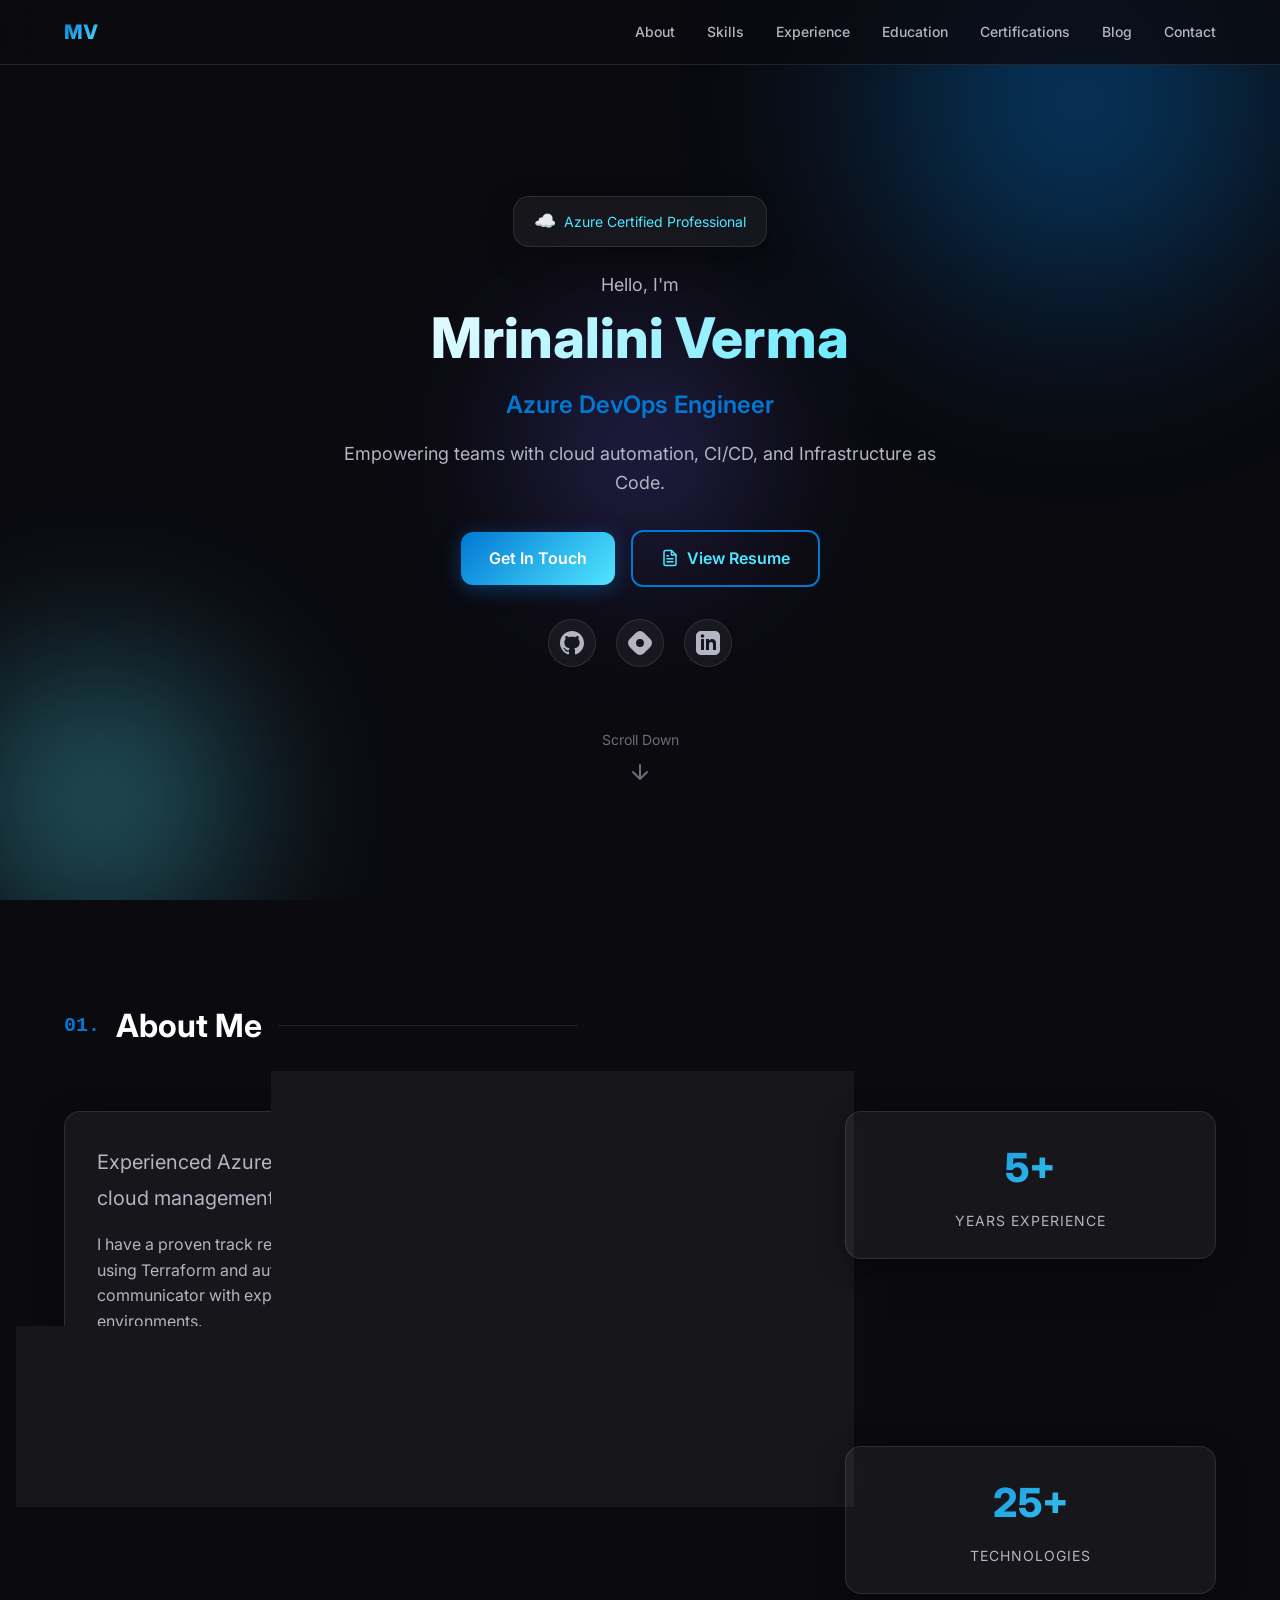
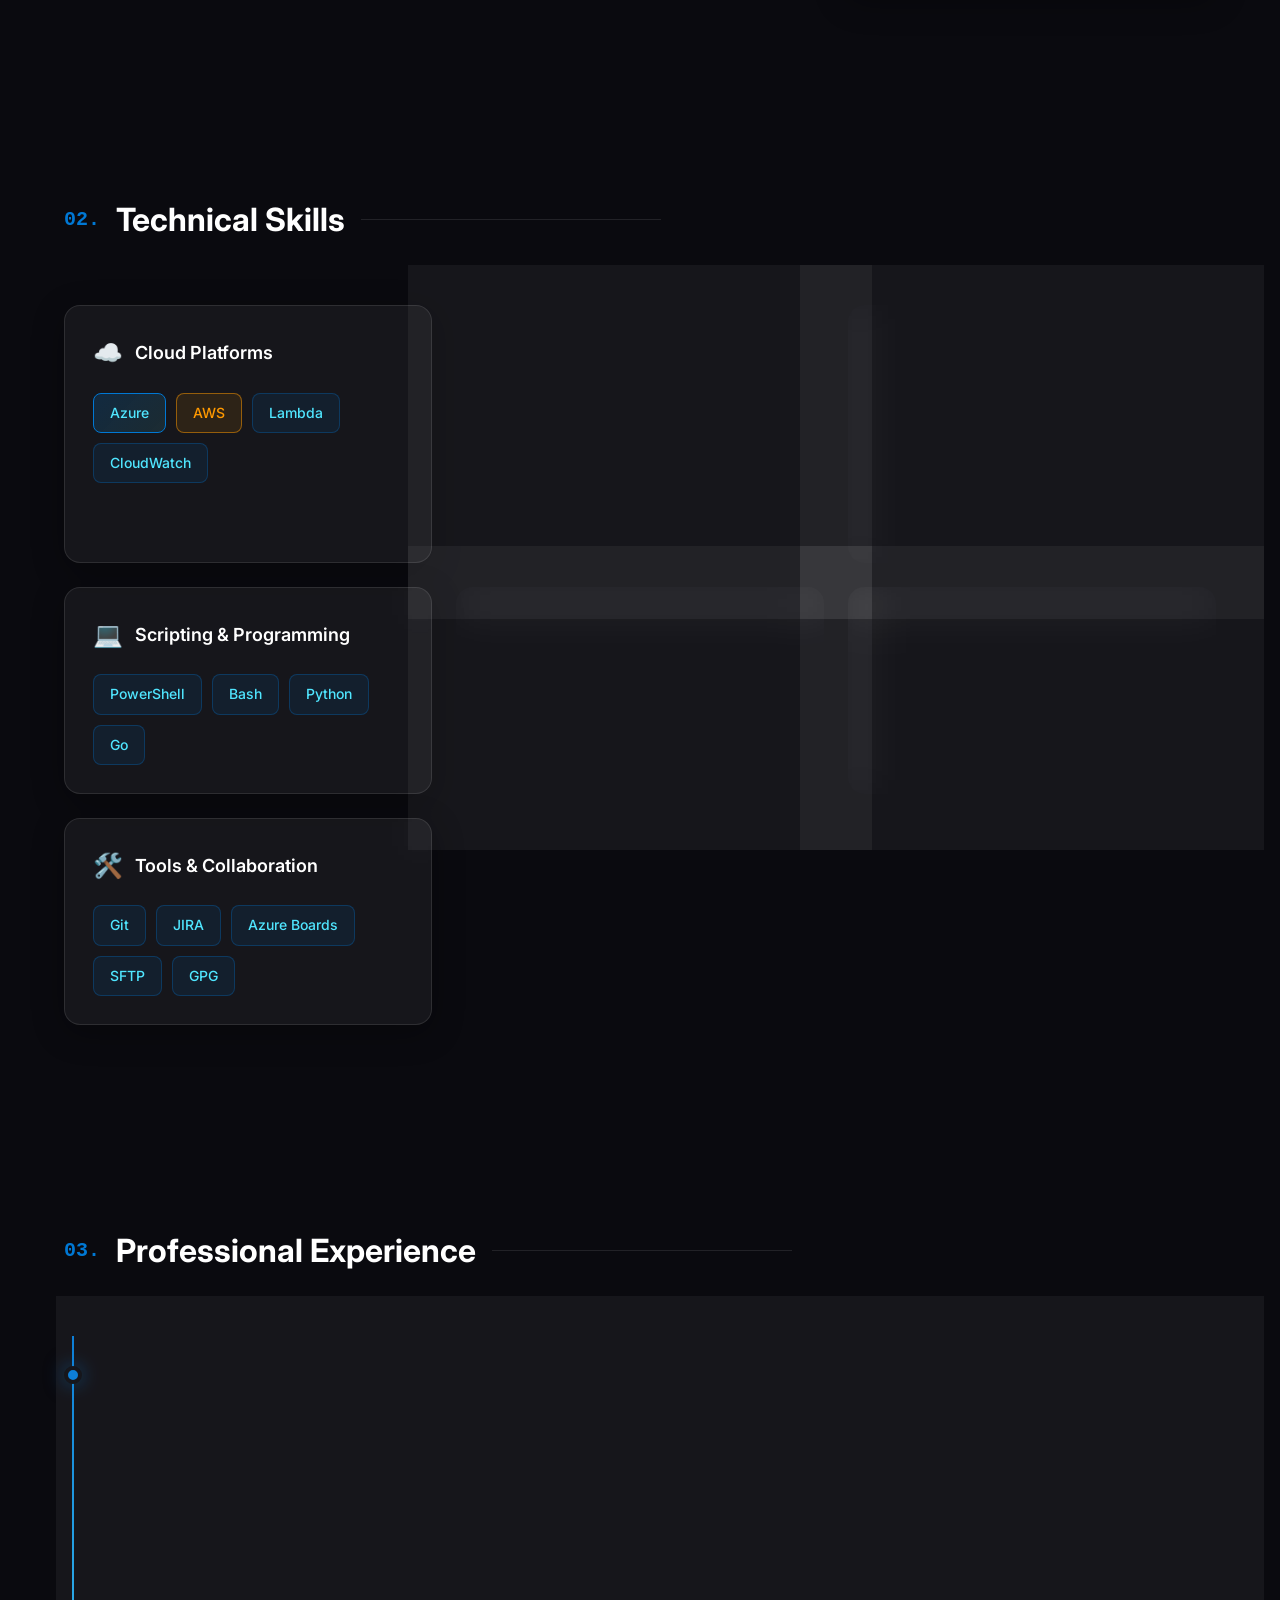
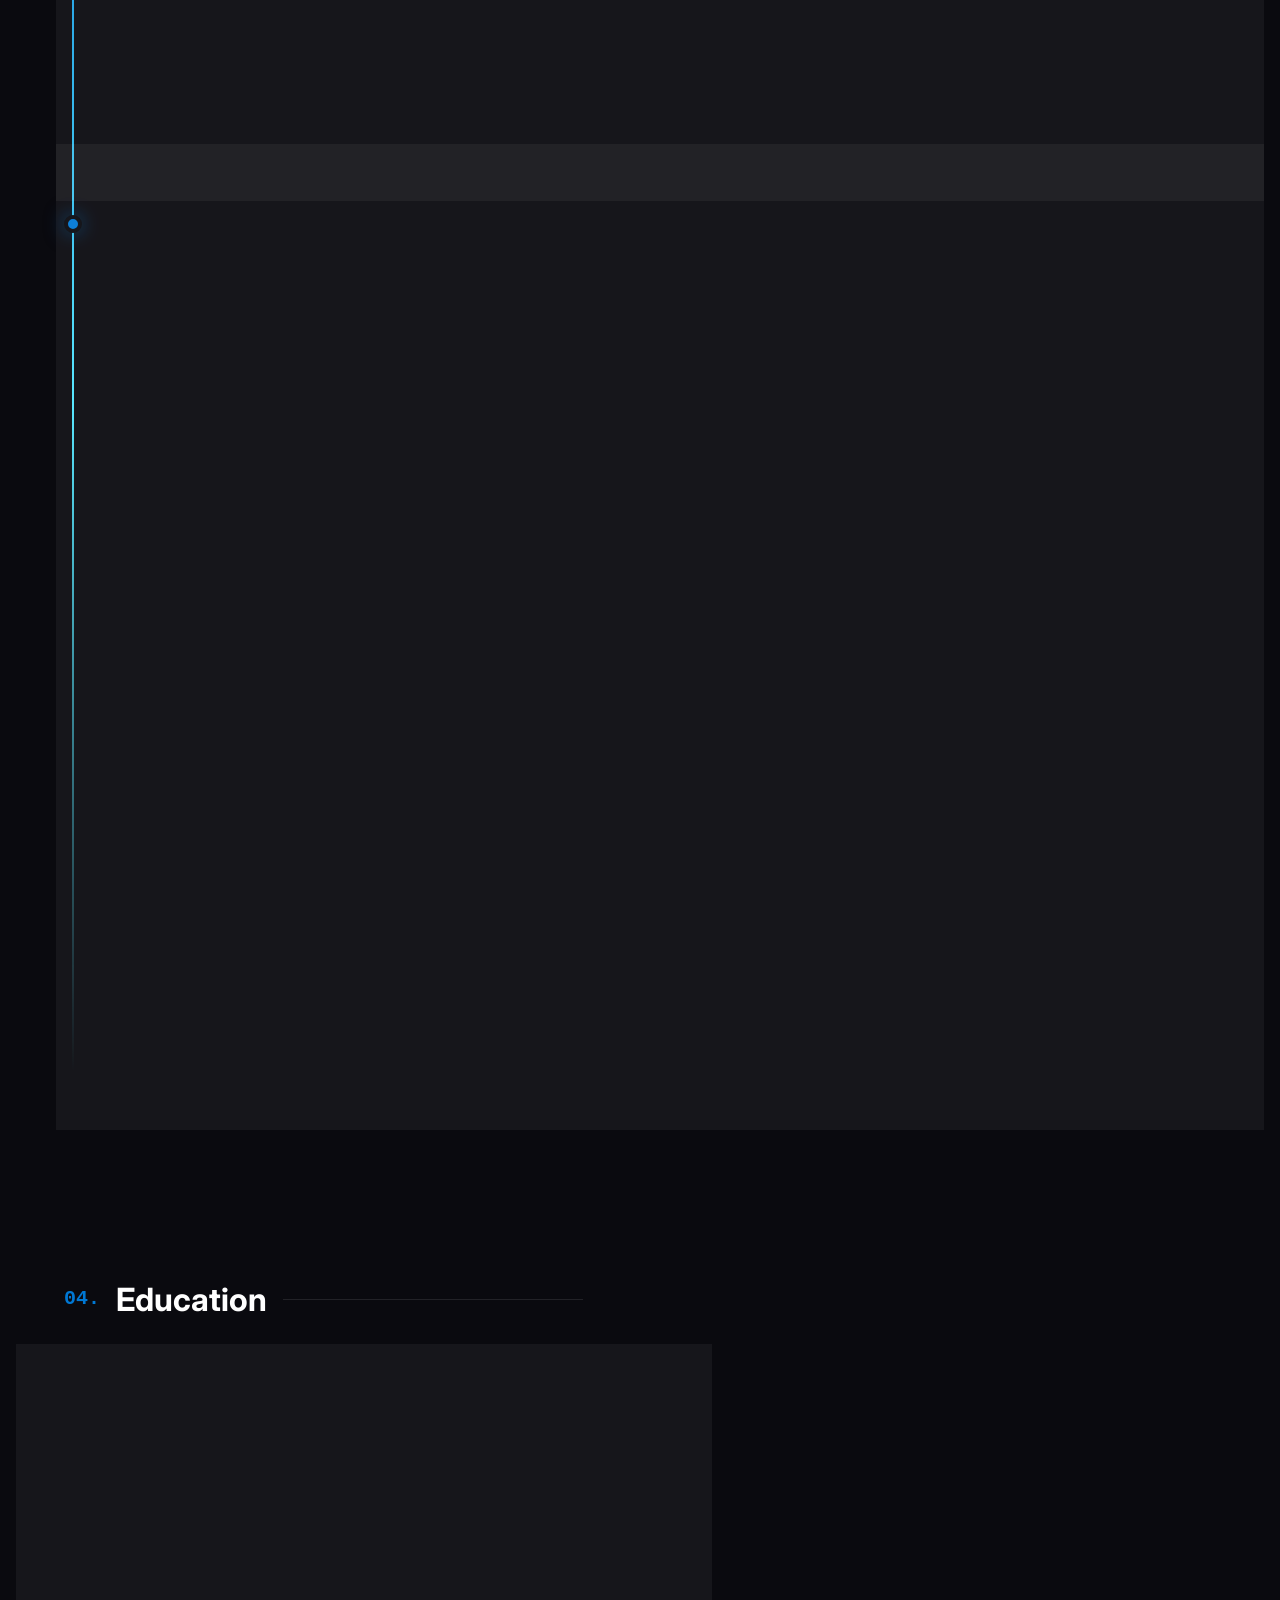
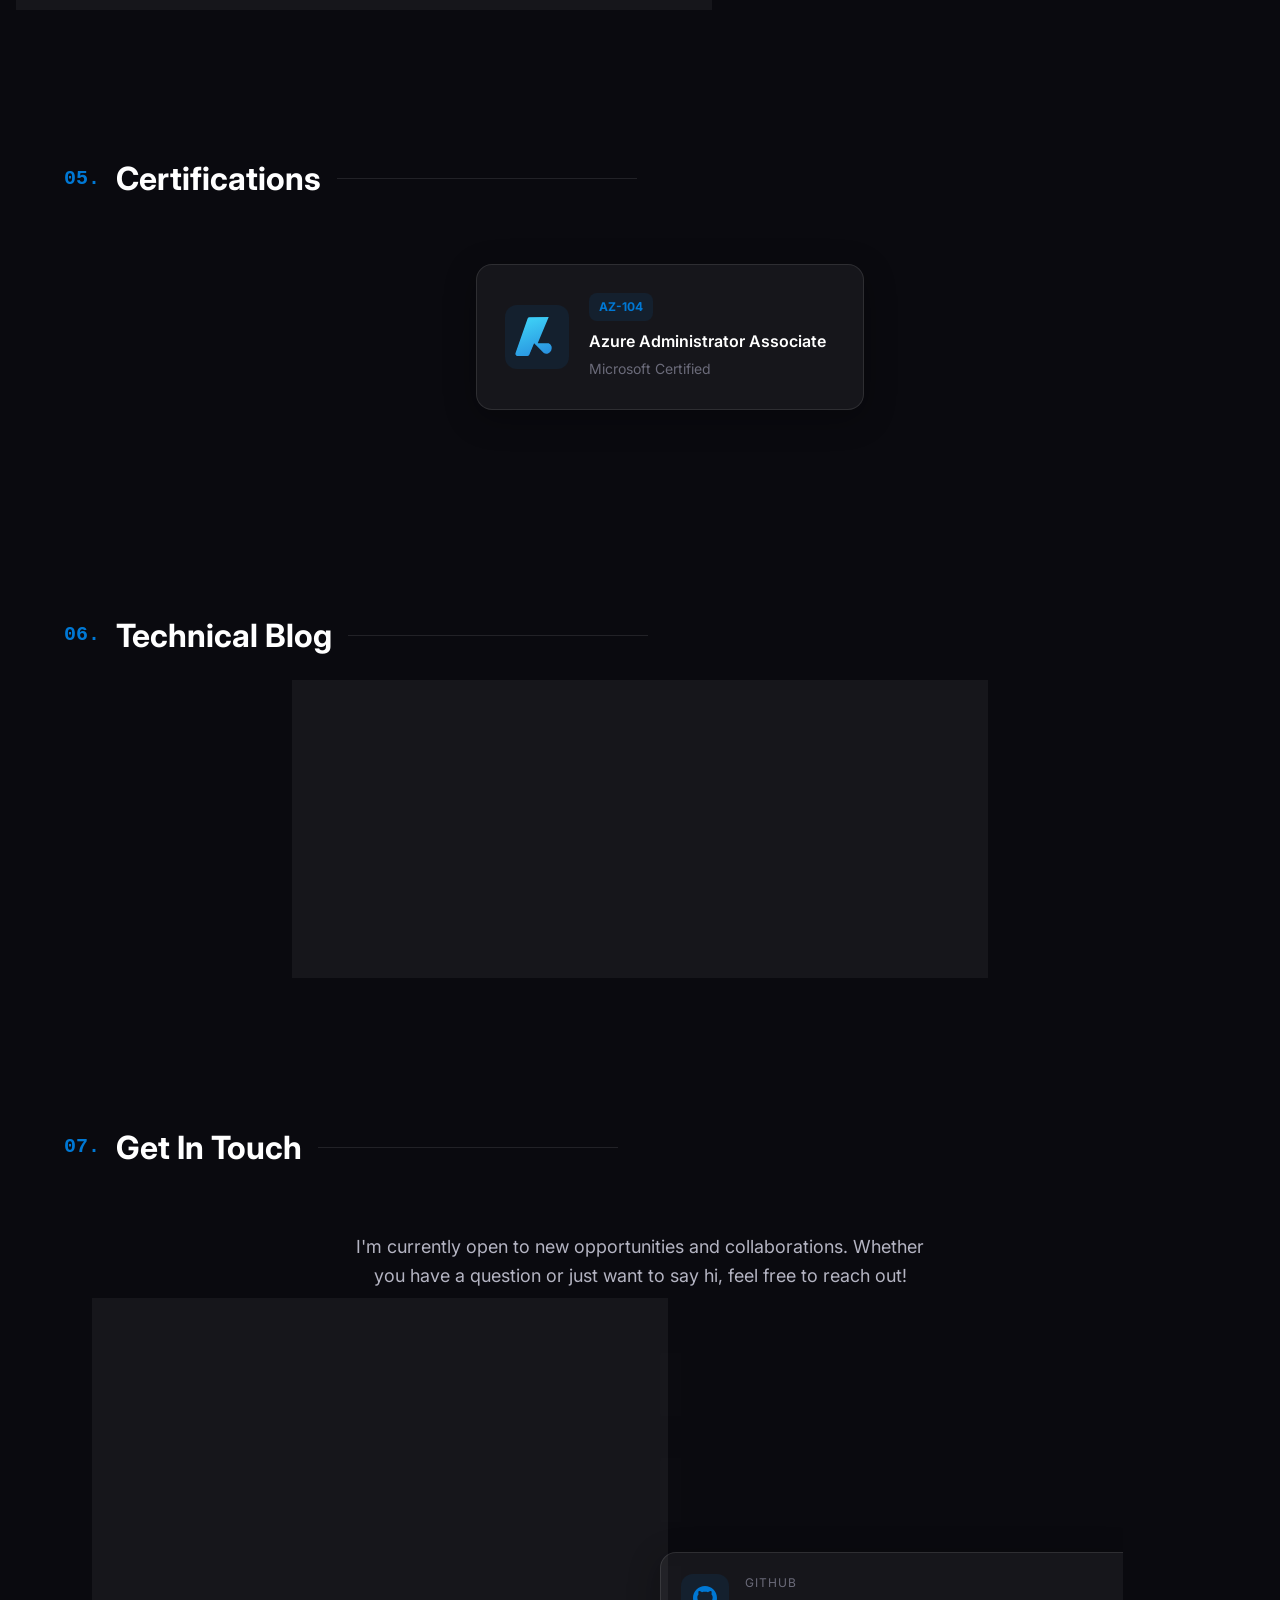
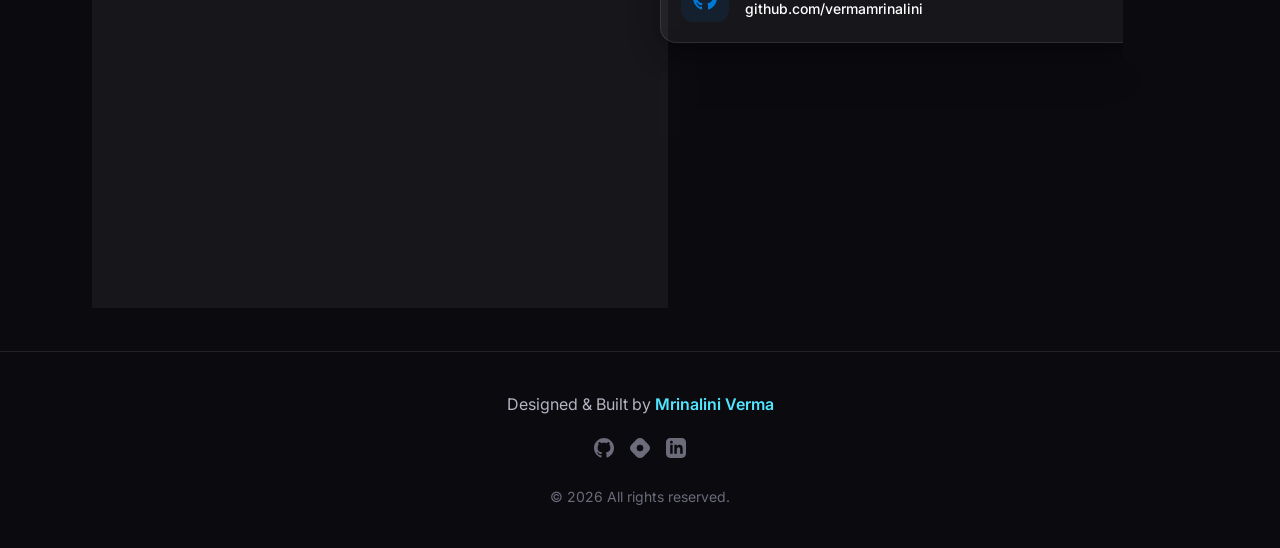
==== index.html @ b08e6c73 "Update resume link and remove phone number" ====
<!DOCTYPE html>
<html lang="en" data-theme="dark">

<head>
    <meta charset="UTF-8">
    <meta name="viewport" content="width=device-width, initial-scale=1.0">
    <meta name="description"
        content="Mrinalini Verma - Senior Azure DevOps Engineer specializing in cloud automation, CI/CD pipelines, and Infrastructure as Code. Certified Azure Administrator.">
    <meta name="keywords"
        content="Azure DevOps, Cloud Engineer, CI/CD, Terraform, Docker, Kubernetes, Infrastructure as Code">
    <meta name="author" content="Mrinalini Verma">
    <title>Mrinalini Verma | Azure DevOps Engineer</title>

    <!-- Google Fonts -->
    <link rel="preconnect" href="https://fonts.googleapis.com">
    <link rel="preconnect" href="https://fonts.gstatic.com" crossorigin>
    <link href="https://fonts.googleapis.com/css2?family=Inter:wght@300;400;500;600;700;800&display=swap"
        rel="stylesheet">

    <!-- Stylesheet -->
    <link rel="stylesheet" href="css/styles.css">
</head>

<body>
    <!-- Navigation -->
    <nav class="navbar" id="navbar">
        <div class="nav-container">
            <a href="#hero" class="nav-logo">
                <span class="logo-text">MV</span>
            </a>
            <button class="nav-toggle" id="nav-toggle" aria-label="Toggle navigation">
                <span class="hamburger"></span>
            </button>
            <ul class="nav-menu" id="nav-menu">
                <li class="nav-item"><a href="#about" class="nav-link">About</a></li>
                <li class="nav-item"><a href="#skills" class="nav-link">Skills</a></li>
                <li class="nav-item"><a href="#experience" class="nav-link">Experience</a></li>
                <li class="nav-item"><a href="#education" class="nav-link">Education</a></li>
                <li class="nav-item"><a href="#certifications" class="nav-link">Certifications</a></li>
                <li class="nav-item"><a href="#blog" class="nav-link">Blog</a></li>
                <li class="nav-item"><a href="#contact" class="nav-link">Contact</a></li>
            </ul>
        </div>
    </nav>

    <!-- Hero Section -->
    <section class="hero" id="hero">
        <div class="hero-background">
            <div class="gradient-orb orb-1"></div>
            <div class="gradient-orb orb-2"></div>
            <div class="gradient-orb orb-3"></div>
        </div>
        <div class="hero-content">
            <div class="hero-badge glass-card">
                <span class="badge-icon">☁️</span>
                <span>Azure Certified Professional</span>
            </div>
            <h1 class="hero-title">
                <span class="hero-greeting">Hello, I'm</span>
                <span class="hero-name">Mrinalini Verma</span>
            </h1>
            <h2 class="hero-subtitle">Azure DevOps Engineer</h2>
            <p class="hero-tagline">Empowering teams with cloud automation, CI/CD, and Infrastructure as Code.</p>
            <div class="hero-buttons">
                <a href="#contact" class="btn btn-primary">Get In Touch</a>
                <a href="resume.html" target="_blank" class="btn btn-secondary">
                    <svg xmlns="http://www.w3.org/2000/svg" width="18" height="18" viewBox="0 0 24 24" fill="none"
                        stroke="currentColor" stroke-width="2" stroke-linecap="round" stroke-linejoin="round">
                        <path d="M14 2H6a2 2 0 0 0-2 2v16a2 2 0 0 0 2 2h12a2 2 0 0 0 2-2V8z"></path>
                        <polyline points="14 2 14 8 20 8"></polyline>
                        <line x1="16" y1="13" x2="8" y2="13"></line>
                        <line x1="16" y1="17" x2="8" y2="17"></line>
                        <polyline points="10 9 9 9 8 9"></polyline>
                    </svg>
                    View Resume
                </a>
            </div>
            <div class="hero-social">
                <a href="https://github.com/vermamrinalini" target="_blank" rel="noopener noreferrer"
                    class="social-link" aria-label="GitHub">
                    <svg xmlns="http://www.w3.org/2000/svg" width="24" height="24" viewBox="0 0 24 24"
                        fill="currentColor">
                        <path
                            d="M12 0c-6.626 0-12 5.373-12 12 0 5.302 3.438 9.8 8.207 11.387.599.111.793-.261.793-.577v-2.234c-3.338.726-4.033-1.416-4.033-1.416-.546-1.387-1.333-1.756-1.333-1.756-1.089-.745.083-.729.083-.729 1.205.084 1.839 1.237 1.839 1.237 1.07 1.834 2.807 1.304 3.492.997.107-.775.418-1.305.762-1.604-2.665-.305-5.467-1.334-5.467-5.931 0-1.311.469-2.381 1.236-3.221-.124-.303-.535-1.524.117-3.176 0 0 1.008-.322 3.301 1.23.957-.266 1.983-.399 3.003-.404 1.02.005 2.047.138 3.006.404 2.291-1.552 3.297-1.23 3.297-1.23.653 1.653.242 2.874.118 3.176.77.84 1.235 1.911 1.235 3.221 0 4.609-2.807 5.624-5.479 5.921.43.372.823 1.102.823 2.222v3.293c0 .319.192.694.801.576 4.765-1.589 8.199-6.086 8.199-11.386 0-6.627-5.373-12-12-12z" />
                    </svg>
                </a>
                <a href="https://mrinalinivverma.hashnode.dev" target="_blank" rel="noopener noreferrer"
                    class="social-link" aria-label="Hashnode">
                    <svg xmlns="http://www.w3.org/2000/svg" width="24" height="24" viewBox="0 0 24 24"
                        fill="currentColor">
                        <path
                            d="M22.351 8.019l-6.37-6.37a5.63 5.63 0 0 0-7.962 0l-6.37 6.37a5.63 5.63 0 0 0 0 7.962l6.37 6.37a5.63 5.63 0 0 0 7.962 0l6.37-6.37a5.63 5.63 0 0 0 0-7.962zM12 15.953a3.953 3.953 0 1 1 0-7.906 3.953 3.953 0 0 1 0 7.906z" />
                    </svg>
                </a>
                <a href="https://linkedin.com/in/mrinalinivverma" target="_blank" rel="noopener noreferrer"
                    class="social-link" aria-label="LinkedIn">
                    <svg xmlns="http://www.w3.org/2000/svg" width="24" height="24" viewBox="0 0 24 24"
                        fill="currentColor">
                        <path
                            d="M19 0h-14c-2.761 0-5 2.239-5 5v14c0 2.761 2.239 5 5 5h14c2.762 0 5-2.239 5-5v-14c0-2.761-2.238-5-5-5zm-11 19h-3v-11h3v11zm-1.5-12.268c-.966 0-1.75-.79-1.75-1.764s.784-1.764 1.75-1.764 1.75.79 1.75 1.764-.783 1.764-1.75 1.764zm13.5 12.268h-3v-5.604c0-3.368-4-3.113-4 0v5.604h-3v-11h3v1.765c1.396-2.586 7-2.777 7 2.476v6.759z" />
                    </svg>
                </a>
            </div>
            <a href="#about" class="hero-scroll">
                <span>Scroll Down</span>
                <svg xmlns="http://www.w3.org/2000/svg" width="24" height="24" viewBox="0 0 24 24" fill="none"
                    stroke="currentColor" stroke-width="2" stroke-linecap="round" stroke-linejoin="round">
                    <path d="M12 5v14M19 12l-7 7-7-7" />
                </svg>
            </a>
        </div>
    </section>

    <!-- About Section -->
    <section class="section about" id="about">
        <div class="container">
            <h2 class="section-title">
                <span class="section-number">01.</span> About Me
            </h2>
            <div class="about-content">
                <div class="about-text glass-card">
                    <p class="about-intro">
                        Experienced Azure DevOps Engineer with over <span class="highlight">5 years of expertise</span>
                        in cloud management, automation, and CI/CD pipelines.
                    </p>
                    <p>
                        I have a proven track record of designing and implementing Infrastructure as Code (IaC) using
                        Terraform and automating 3-tier applications using DevOps tools. I'm a strong communicator with
                        experience handling projects independently in fast-paced environments.
                    </p>
                    <p>
                        As a <span class="highlight">Certified Azure Administrator & DevOps Specialist</span>, I bring
                        deep expertise in cloud-native solutions, container orchestration, and continuous delivery
                        practices.
                    </p>
                </div>
                <div class="about-stats">
                    <div class="stat-card glass-card">
                        <span class="stat-number">5+</span>
                        <span class="stat-label">Years Experience</span>
                    </div>
                    <div class="stat-card glass-card">
                        <span class="stat-number">2</span>
                        <span class="stat-label">Azure Certifications</span>
                    </div>
                    <div class="stat-card glass-card">
                        <span class="stat-number">25+</span>
                        <span class="stat-label">Technologies</span>
                    </div>
                </div>
            </div>
        </div>
    </section>

    <!-- Skills Section -->
    <section class="section skills" id="skills">
        <div class="container">
            <h2 class="section-title">
                <span class="section-number">02.</span> Technical Skills
            </h2>
            <div class="skills-grid">
                <!-- Cloud Platforms -->
                <div class="skill-category glass-card">
                    <h3 class="category-title">
                        <span class="category-icon">☁️</span> Cloud Platforms
                    </h3>
                    <div class="skill-tags">
                        <span class="skill-tag azure">Azure</span>
                        <span class="skill-tag aws">AWS</span>
                        <span class="skill-tag">Lambda</span>
                        <span class="skill-tag">CloudWatch</span>
                    </div>
                </div>

                <!-- CI/CD & DevOps -->
                <div class="skill-category glass-card">
                    <h3 class="category-title">
                        <span class="category-icon">🔄</span> CI/CD & DevOps
                    </h3>
                    <div class="skill-tags">
                        <span class="skill-tag highlight-tag">CI/CD</span>
                        <span class="skill-tag highlight-tag">Terraform</span>
                        <span class="skill-tag">Docker</span>
                        <span class="skill-tag">AKS</span>
                        <span class="skill-tag">Argo CD</span>
                        <span class="skill-tag">SonarQube</span>
                        <span class="skill-tag">Jenkins</span>
                        <span class="skill-tag">GitHub Actions</span>
                    </div>
                </div>

                <!-- Monitoring -->
                <div class="skill-category glass-card">
                    <h3 class="category-title">
                        <span class="category-icon">📊</span> Monitoring
                    </h3>
                    <div class="skill-tags">
                        <span class="skill-tag">Prometheus</span>
                        <span class="skill-tag">Grafana</span>
                        <span class="skill-tag">Datadog</span>
                        <span class="skill-tag">Azure Monitor</span>
                    </div>
                </div>

                <!-- Scripting & Programming -->
                <div class="skill-category glass-card">
                    <h3 class="category-title">
                        <span class="category-icon">💻</span> Scripting & Programming
                    </h3>
                    <div class="skill-tags">
                        <span class="skill-tag">PowerShell</span>
                        <span class="skill-tag">Bash</span>
                        <span class="skill-tag">Python</span>
                        <span class="skill-tag">Go</span>
                    </div>
                </div>

                <!-- Databases -->
                <div class="skill-category glass-card">
                    <h3 class="category-title">
                        <span class="category-icon">🗄️</span> Databases
                    </h3>
                    <div class="skill-tags">
                        <span class="skill-tag">SQL</span>
                        <span class="skill-tag">Oracle</span>
                    </div>
                </div>

                <!-- Web Servers -->
                <div class="skill-category glass-card">
                    <h3 class="category-title">
                        <span class="category-icon">🌐</span> Web & App Servers
                    </h3>
                    <div class="skill-tags">
                        <span class="skill-tag">Apache</span>
                        <span class="skill-tag">Nginx</span>
                        <span class="skill-tag">Tomcat</span>
                        <span class="skill-tag">JBoss</span>
                        <span class="skill-tag">WebLogic</span>
                        <span class="skill-tag">Websphere</span>
                    </div>
                </div>

                <!-- Tools & Collaboration -->
                <div class="skill-category glass-card">
                    <h3 class="category-title">
                        <span class="category-icon">🛠️</span> Tools & Collaboration
                    </h3>
                    <div class="skill-tags">
                        <span class="skill-tag">Git</span>
                        <span class="skill-tag">JIRA</span>
                        <span class="skill-tag">Azure Boards</span>
                        <span class="skill-tag">SFTP</span>
                        <span class="skill-tag">GPG</span>
                    </div>
                </div>
            </div>
        </div>
    </section>

    <!-- Experience Section -->
    <section class="section experience" id="experience">
        <div class="container">
            <h2 class="section-title">
                <span class="section-number">03.</span> Professional Experience
            </h2>
            <div class="timeline">
                <!-- AT&T -->
                <div class="timeline-item">
                    <div class="timeline-marker"></div>
                    <div class="timeline-content glass-card">
                        <div class="timeline-header">
                            <div class="timeline-company-info">
                                <h3 class="timeline-company">AT&T</h3>
                                <p class="timeline-project">Enterprise Service Bus</p>
                            </div>
                            <span class="timeline-period">2025 – Present</span>
                        </div>
                        <h4 class="timeline-role">Application Owner</h4>
                        <ul class="timeline-details">
                            <li>Handling maintenance and development of the Enterprise Service Bus application</li>
                            <li>Coordinated with multiple interface and internal teams to plan and execute application
                                tasks</li>
                            <li>Set up two-way SFTP connectivity and generated/exported GPG public keys</li>
                            <li>Scheduled jobs through Crontab, monitored jobs, and managed application releases</li>
                            <li>Logged, tracked, and resolved root causes of issues</li>
                            <li>Created and maintained automation scripts in Bash and Python, <span
                                    class="highlight">reducing manual effort by 80%</span></li>
                        </ul>
                    </div>
                </div>

                <!-- Tech Mahindra - Main -->
                <div class="timeline-item">
                    <div class="timeline-marker"></div>
                    <div class="timeline-content glass-card">
                        <div class="timeline-header">
                            <div class="timeline-company-info">
                                <h3 class="timeline-company">Tech Mahindra</h3>
                                <p class="timeline-project">DevOps & Cloud Infrastructure</p>
                            </div>
                            <span class="timeline-period">2019 – Jun 2025</span>
                        </div>
                        <h4 class="timeline-role">DevOps Engineer</h4>
                        <ul class="timeline-details">
                            <li>Designed and maintained CI/CD pipelines using Azure DevOps and GitHub Actions to
                                automate software build, test, and deployment processes</li>
                            <li>Created Infrastructure as Code (IaC) using Terraform to provision and manage Azure
                                resources including Virtual Networks, Storage Accounts, and App Services</li>
                            <li>Handled SSL/TLS certificate management for application security and ensured secure
                                communications</li>
                        </ul>

                        <!-- WIGT Project -->
                        <div class="project-highlight">
                            <h5 class="project-name">📁 Project: WIGT</h5>
                            <ul class="timeline-details">
                                <li>Developed CI/CD pipelines with Jenkins and Azure DevOps for automated builds and
                                    deployments</li>
                                <li>Configured Datadog and Azure Monitor for real-time performance tracking</li>
                                <li>Managed Git repositories, resolved merge conflicts, and optimized branching
                                    strategies</li>
                                <li>Enhanced security with automated code scans and patching in CI/CD pipelines</li>
                                <li>Worked with development teams to troubleshoot deployment issues and enhance system
                                    performance</li>
                            </ul>
                        </div>

                        <!-- MNAT Project -->
                        <div class="project-highlight">
                            <h5 class="project-name">📁 Project: MNAT</h5>
                            <ul class="timeline-details">
                                <li>Developed IaC using Terraform and ARM templates to automate Azure resource creation
                                </li>
                                <li>Created CI/CD pipelines using Jenkins to automate build and release processes for
                                    Java-based applications</li>
                                <li>Wrote shell scripts for automating routine infrastructure tasks and deployment steps
                                </li>
                                <li>Managed and secured cloud resources in Azure</li>
                            </ul>
                        </div>
                    </div>
                </div>
            </div>
        </div>
    </section>

    <!-- Education Section -->
    <section class="section education" id="education">
        <div class="container">
            <h2 class="section-title">
                <span class="section-number">04.</span> Education
            </h2>
            <div class="education-card glass-card">
                <div class="education-icon">🎓</div>
                <div class="education-content">
                    <h3 class="education-degree">B.Tech in Computer Science Engineering</h3>
                    <p class="education-school">SRM University</p>
                    <span class="education-period">2015 – 2019</span>
                </div>
            </div>
        </div>
    </section>

    <!-- Certifications Section -->
    <section class="section certifications" id="certifications">
        <div class="container">
            <h2 class="section-title">
                <span class="section-number">05.</span> Certifications
            </h2>
            <div class="cert-grid">
                <div class="cert-card glass-card">
                    <div class="cert-badge">
                        <svg class="azure-logo" xmlns="http://www.w3.org/2000/svg" viewBox="0 0 96 96" width="48"
                            height="48">
                            <defs>
                                <linearGradient id="azure-grad-1" x1="58.97" y1="12.42" x2="30.59" y2="84.42"
                                    gradientUnits="userSpaceOnUse">
                                    <stop offset="0" stop-color="#114a8b" />
                                    <stop offset="1" stop-color="#0669bc" />
                                </linearGradient>
                                <linearGradient id="azure-grad-3" x1="37.41" y1="14.93" x2="62.25" y2="83.07"
                                    gradientUnits="userSpaceOnUse">
                                    <stop offset="0" stop-color="#3ccbf4" />
                                    <stop offset="1" stop-color="#2892df" />
                                </linearGradient>
                            </defs>
                            <path fill="url(#azure-grad-1)"
                                d="M33.34,8.5H61.15L32.63,82.93a4.28,4.28,0,0,1-4,2.82H10.12a4.27,4.27,0,0,1-4-5.88L30.3,11.32A4.27,4.27,0,0,1,33.34,8.5Z" />
                            <path fill="url(#azure-grad-3)"
                                d="M33.34,8.5A4.22,4.22,0,0,0,29.26,11L5.11,79.83a4.27,4.27,0,0,0,4,5.92H28.79a4.67,4.67,0,0,0,3.86-2.72L42.17,60.3,61.55,80.24a4.23,4.23,0,0,0,9.83-19.95H49.4l22-52.19Z" />
                        </svg>
                    </div>
                    <div class="cert-info">
                        <span class="cert-code">AZ-900</span>
                        <h3 class="cert-title">Microsoft Azure Fundamentals</h3>
                        <p class="cert-issuer">Microsoft Certified</p>
                    </div>
                </div>
                <div class="cert-card glass-card">
                    <div class="cert-badge">
                        <svg class="azure-logo" xmlns="http://www.w3.org/2000/svg" viewBox="0 0 96 96" width="48"
                            height="48">
                            <defs>
                                <linearGradient id="azure-grad-1b" x1="58.97" y1="12.42" x2="30.59" y2="84.42"
                                    gradientUnits="userSpaceOnUse">
                                    <stop offset="0" stop-color="#114a8b" />
                                    <stop offset="1" stop-color="#0669bc" />
                                </linearGradient>
                                <linearGradient id="azure-grad-3b" x1="37.41" y1="14.93" x2="62.25" y2="83.07"
                                    gradientUnits="userSpaceOnUse">
                                    <stop offset="0" stop-color="#3ccbf4" />
                                    <stop offset="1" stop-color="#2892df" />
                                </linearGradient>
                            </defs>
                            <path fill="url(#azure-grad-1b)"
                                d="M33.34,8.5H61.15L32.63,82.93a4.28,4.28,0,0,1-4,2.82H10.12a4.27,4.27,0,0,1-4-5.88L30.3,11.32A4.27,4.27,0,0,1,33.34,8.5Z" />
                            <path fill="url(#azure-grad-3b)"
                                d="M33.34,8.5A4.22,4.22,0,0,0,29.26,11L5.11,79.83a4.27,4.27,0,0,0,4,5.92H28.79a4.67,4.67,0,0,0,3.86-2.72L42.17,60.3,61.55,80.24a4.23,4.23,0,0,0,9.83-19.95H49.4l22-52.19Z" />
                        </svg>
                    </div>
                    <div class="cert-info">
                        <span class="cert-code">AZ-104</span>
                        <h3 class="cert-title">Azure Administrator Associate</h3>
                        <p class="cert-issuer">Microsoft Certified</p>
                    </div>
                </div>
            </div>
        </div>
    </section>

    <!-- Blog Section -->
    <section class="section blog" id="blog">
        <div class="container">
            <h2 class="section-title">
                <span class="section-number">06.</span> Technical Blog
            </h2>
            <div class="blog-intro glass-card">
                <p>I write about DevOps, Cloud Architecture, and Infrastructure Automation on my Hashnode blog. Check
                    out my latest articles!</p>
                <a href="https://mrinalinivverma.hashnode.dev" target="_blank" rel="noopener noreferrer"
                    class="btn btn-primary">
                    <svg xmlns="http://www.w3.org/2000/svg" width="20" height="20" viewBox="0 0 24 24"
                        fill="currentColor">
                        <path
                            d="M22.351 8.019l-6.37-6.37a5.63 5.63 0 0 0-7.962 0l-6.37 6.37a5.63 5.63 0 0 0 0 7.962l6.37 6.37a5.63 5.63 0 0 0 7.962 0l6.37-6.37a5.63 5.63 0 0 0 0-7.962zM12 15.953a3.953 3.953 0 1 1 0-7.906 3.953 3.953 0 0 1 0 7.906z" />
                    </svg>
                    Visit My Blog
                </a>
            </div>
        </div>
    </section>

    <!-- Contact Section -->
    <section class="section contact" id="contact">
        <div class="container">
            <h2 class="section-title">
                <span class="section-number">07.</span> Get In Touch
            </h2>
            <div class="contact-content">
                <p class="contact-intro">
                    I'm currently open to new opportunities and collaborations. Whether you have a question or just want
                    to say hi, feel free to reach out!
                </p>

                <div class="contact-wrapper">
                    <!-- Contact Form -->
                    <form class="contact-form glass-card" action="https://formspree.io/f/YOUR_FORMSPREE_ID"
                        method="POST">
                        <div class="form-group">
                            <label for="name">Name</label>
                            <input type="text" id="name" name="name" required placeholder="Your Name">
                        </div>
                        <div class="form-group">
                            <label for="email">Email</label>
                            <input type="email" id="email" name="email" required placeholder="your@email.com">
                        </div>
                        <div class="form-group">
                            <label for="message">Message</label>
                            <textarea id="message" name="message" rows="5" required
                                placeholder="Your message..."></textarea>
                        </div>
                        <button type="submit" class="btn btn-primary btn-submit">
                            Send Message
                            <svg xmlns="http://www.w3.org/2000/svg" width="18" height="18" viewBox="0 0 24 24"
                                fill="none" stroke="currentColor" stroke-width="2" stroke-linecap="round"
                                stroke-linejoin="round">
                                <line x1="22" y1="2" x2="11" y2="13"></line>
                                <polygon points="22 2 15 22 11 13 2 9 22 2"></polygon>
                            </svg>
                        </button>
                    </form>

                    <!-- Contact Cards -->
                    <div class="contact-cards">
                        <a href="mailto:mrinalinivverma@gmail.com" class="contact-card glass-card">
                            <div class="contact-icon">
                                <svg xmlns="http://www.w3.org/2000/svg" width="24" height="24" viewBox="0 0 24 24"
                                    fill="none" stroke="currentColor" stroke-width="2" stroke-linecap="round"
                                    stroke-linejoin="round">
                                    <path
                                        d="M4 4h16c1.1 0 2 .9 2 2v12c0 1.1-.9 2-2 2H4c-1.1 0-2-.9-2-2V6c0-1.1.9-2 2-2z">
                                    </path>
                                    <polyline points="22,6 12,13 2,6"></polyline>
                                </svg>
                            </div>
                            <div class="contact-info">
                                <span class="contact-label">Email</span>
                                <span class="contact-value">mrinalinivverma@gmail.com</span>
                            </div>
                        </a>
                        <a href="tel:+919971418907" class="contact-card glass-card">
                            <div class="contact-icon">
                                <svg xmlns="http://www.w3.org/2000/svg" width="24" height="24" viewBox="0 0 24 24"
                                    fill="none" stroke="currentColor" stroke-width="2" stroke-linecap="round"
                                    stroke-linejoin="round">
                                    <path
                                        d="M22 16.92v3a2 2 0 0 1-2.18 2 19.79 19.79 0 0 1-8.63-3.07 19.5 19.5 0 0 1-6-6 19.79 19.79 0 0 1-3.07-8.67A2 2 0 0 1 4.11 2h3a2 2 0 0 1 2 1.72 12.84 12.84 0 0 0 .7 2.81 2 2 0 0 1-.45 2.11L8.09 9.91a16 16 0 0 0 6 6l1.27-1.27a2 2 0 0 1 2.11-.45 12.84 12.84 0 0 0 2.81.7A2 2 0 0 1 22 16.92z">
                                    </path>
                                </svg>
                            </div>
                            <div class="contact-info">
                                <span class="contact-label">Phone</span>
                                <span class="contact-value">+91 9971418907</span>
                            </div>
                        </a>
                        <a href="https://github.com/vermamrinalini" target="_blank" rel="noopener noreferrer"
                            class="contact-card glass-card">
                            <div class="contact-icon">
                                <svg xmlns="http://www.w3.org/2000/svg" width="24" height="24" viewBox="0 0 24 24"
                                    fill="currentColor">
                                    <path
                                        d="M12 0c-6.626 0-12 5.373-12 12 0 5.302 3.438 9.8 8.207 11.387.599.111.793-.261.793-.577v-2.234c-3.338.726-4.033-1.416-4.033-1.416-.546-1.387-1.333-1.756-1.333-1.756-1.089-.745.083-.729.083-.729 1.205.084 1.839 1.237 1.839 1.237 1.07 1.834 2.807 1.304 3.492.997.107-.775.418-1.305.762-1.604-2.665-.305-5.467-1.334-5.467-5.931 0-1.311.469-2.381 1.236-3.221-.124-.303-.535-1.524.117-3.176 0 0 1.008-.322 3.301 1.23.957-.266 1.983-.399 3.003-.404 1.02.005 2.047.138 3.006.404 2.291-1.552 3.297-1.23 3.297-1.23.653 1.653.242 2.874.118 3.176.77.84 1.235 1.911 1.235 3.221 0 4.609-2.807 5.624-5.479 5.921.43.372.823 1.102.823 2.222v3.293c0 .319.192.694.801.576 4.765-1.589 8.199-6.086 8.199-11.386 0-6.627-5.373-12-12-12z" />
                                </svg>
                            </div>
                            <div class="contact-info">
                                <span class="contact-label">GitHub</span>
                                <span class="contact-value">github.com/vermamrinalini</span>
                            </div>
                        </a>
                        <a href="https://linkedin.com/in/mrinalinivverma" target="_blank" rel="noopener noreferrer"
                            class="contact-card glass-card">
                            <div class="contact-icon">
                                <svg xmlns="http://www.w3.org/2000/svg" width="24" height="24" viewBox="0 0 24 24"
                                    fill="currentColor">
                                    <path
                                        d="M19 0h-14c-2.761 0-5 2.239-5 5v14c0 2.761 2.239 5 5 5h14c2.762 0 5-2.239 5-5v-14c0-2.761-2.238-5-5-5zm-11 19h-3v-11h3v11zm-1.5-12.268c-.966 0-1.75-.79-1.75-1.764s.784-1.764 1.75-1.764 1.75.79 1.75 1.764-.783 1.764-1.75 1.764zm13.5 12.268h-3v-5.604c0-3.368-4-3.113-4 0v5.604h-3v-11h3v1.765c1.396-2.586 7-2.777 7 2.476v6.759z" />
                                </svg>
                            </div>
                            <div class="contact-info">
                                <span class="contact-label">LinkedIn</span>
                                <span class="contact-value">linkedin.com/in/mrinalinivverma</span>
                            </div>
                        </a>
                    </div>
                </div>
            </div>
        </div>
    </section>

    <!-- Footer -->
    <footer class="footer">
        <div class="container">
            <div class="footer-content">
                <p class="footer-text">Designed & Built by <span class="highlight">Mrinalini Verma</span></p>
                <div class="footer-social">
                    <a href="https://github.com/vermamrinalini" target="_blank" rel="noopener noreferrer"
                        aria-label="GitHub">
                        <svg xmlns="http://www.w3.org/2000/svg" width="20" height="20" viewBox="0 0 24 24"
                            fill="currentColor">
                            <path
                                d="M12 0c-6.626 0-12 5.373-12 12 0 5.302 3.438 9.8 8.207 11.387.599.111.793-.261.793-.577v-2.234c-3.338.726-4.033-1.416-4.033-1.416-.546-1.387-1.333-1.756-1.333-1.756-1.089-.745.083-.729.083-.729 1.205.084 1.839 1.237 1.839 1.237 1.07 1.834 2.807 1.304 3.492.997.107-.775.418-1.305.762-1.604-2.665-.305-5.467-1.334-5.467-5.931 0-1.311.469-2.381 1.236-3.221-.124-.303-.535-1.524.117-3.176 0 0 1.008-.322 3.301 1.23.957-.266 1.983-.399 3.003-.404 1.02.005 2.047.138 3.006.404 2.291-1.552 3.297-1.23 3.297-1.23.653 1.653.242 2.874.118 3.176.77.84 1.235 1.911 1.235 3.221 0 4.609-2.807 5.624-5.479 5.921.43.372.823 1.102.823 2.222v3.293c0 .319.192.694.801.576 4.765-1.589 8.199-6.086 8.199-11.386 0-6.627-5.373-12-12-12z" />
                        </svg>
                    </a>
                    <a href="https://mrinalinivverma.hashnode.dev" target="_blank" rel="noopener noreferrer"
                        aria-label="Hashnode">
                        <svg xmlns="http://www.w3.org/2000/svg" width="20" height="20" viewBox="0 0 24 24"
                            fill="currentColor">
                            <path
                                d="M22.351 8.019l-6.37-6.37a5.63 5.63 0 0 0-7.962 0l-6.37 6.37a5.63 5.63 0 0 0 0 7.962l6.37 6.37a5.63 5.63 0 0 0 7.962 0l6.37-6.37a5.63 5.63 0 0 0 0-7.962zM12 15.953a3.953 3.953 0 1 1 0-7.906 3.953 3.953 0 0 1 0 7.906z" />
                        </svg>
                    </a>
                    <a href="https://linkedin.com/in/mrinalinivverma" target="_blank" rel="noopener noreferrer"
                        aria-label="LinkedIn">
                        <svg xmlns="http://www.w3.org/2000/svg" width="20" height="20" viewBox="0 0 24 24"
                            fill="currentColor">
                            <path
                                d="M19 0h-14c-2.761 0-5 2.239-5 5v14c0 2.761 2.239 5 5 5h14c2.762 0 5-2.239 5-5v-14c0-2.761-2.238-5-5-5zm-11 19h-3v-11h3v11zm-1.5-12.268c-.966 0-1.75-.79-1.75-1.764s.784-1.764 1.75-1.764 1.75.79 1.75 1.764-.783 1.764-1.75 1.764zm13.5 12.268h-3v-5.604c0-3.368-4-3.113-4 0v5.604h-3v-11h3v1.765c1.396-2.586 7-2.777 7 2.476v6.759z" />
                        </svg>
                    </a>
                </div>
                <p class="footer-copyright">© 2026 All rights reserved.</p>
            </div>
        </div>
    </footer>

    <!-- Scripts -->
    <script src="js/main.js"></script>
</body>

</html>
---- css/styles.css ----
/* ===================================
   DESIGN SYSTEM - CSS VARIABLES
   =================================== */
:root {
    /* Colors - Azure Theme */
    --azure-blue: #0078D4;
    --azure-blue-light: #50E6FF;
    --azure-blue-dark: #004E8C;
    --azure-gradient: linear-gradient(135deg, #0078D4 0%, #50E6FF 100%);
    
    /* Dark Theme Colors */
    --bg-primary: #0a0a0f;
    --bg-secondary: #12121a;
    --bg-tertiary: #1a1a25;
    --bg-card: rgba(26, 26, 37, 0.7);
    
    /* Text Colors */
    --text-primary: #ffffff;
    --text-secondary: #b4b4c2;
    --text-muted: #6b6b7a;
    
    /* Glassmorphism */
    --glass-bg: rgba(255, 255, 255, 0.05);
    --glass-border: rgba(255, 255, 255, 0.1);
    --glass-shadow: 0 8px 32px rgba(0, 0, 0, 0.3);
    
    /* Spacing */
    --section-padding: 100px 0;
    --container-max: 1200px;
    --container-padding: 0 24px;
    
    /* Typography */
    --font-family: 'Inter', -apple-system, BlinkMacSystemFont, 'Segoe UI', sans-serif;
    --font-size-xs: 0.75rem;
    --font-size-sm: 0.875rem;
    --font-size-base: 1rem;
    --font-size-lg: 1.125rem;
    --font-size-xl: 1.25rem;
    --font-size-2xl: 1.5rem;
    --font-size-3xl: 2rem;
    --font-size-4xl: 2.5rem;
    --font-size-5xl: 3.5rem;
    
    /* Animations */
    --transition-fast: 0.15s ease;
    --transition-base: 0.3s ease;
    --transition-slow: 0.5s ease;
    
    /* Border Radius */
    --radius-sm: 8px;
    --radius-md: 12px;
    --radius-lg: 16px;
    --radius-xl: 24px;
}

/* ===================================
   RESET & BASE STYLES
   =================================== */
*, *::before, *::after {
    margin: 0;
    padding: 0;
    box-sizing: border-box;
}

html {
    scroll-behavior: smooth;
    scroll-padding-top: 80px;
}

body {
    font-family: var(--font-family);
    font-size: var(--font-size-base);
    line-height: 1.6;
    color: var(--text-primary);
    background: var(--bg-primary);
    overflow-x: hidden;
}

a {
    text-decoration: none;
    color: inherit;
    transition: var(--transition-base);
}

ul {
    list-style: none;
}

img {
    max-width: 100%;
    height: auto;
}

/* ===================================
   UTILITY CLASSES
   =================================== */
.container {
    max-width: var(--container-max);
    margin: 0 auto;
    padding: var(--container-padding);
}

.highlight {
    color: var(--azure-blue-light);
    font-weight: 600;
}

/* Glassmorphism Card */
.glass-card {
    background: var(--glass-bg);
    backdrop-filter: blur(20px);
    -webkit-backdrop-filter: blur(20px);
    border: 1px solid var(--glass-border);
    border-radius: var(--radius-lg);
    box-shadow: var(--glass-shadow);
}

/* Buttons */
.btn {
    display: inline-flex;
    align-items: center;
    justify-content: center;
    gap: 8px;
    padding: 14px 28px;
    font-size: var(--font-size-base);
    font-weight: 600;
    border-radius: var(--radius-md);
    cursor: pointer;
    border: none;
    transition: var(--transition-base);
}

.btn-primary {
    background: var(--azure-gradient);
    color: var(--text-primary);
    box-shadow: 0 4px 20px rgba(0, 120, 212, 0.4);
}

.btn-primary:hover {
    transform: translateY(-2px);
    box-shadow: 0 6px 30px rgba(0, 120, 212, 0.6);
}

.btn-secondary {
    background: transparent;
    color: var(--azure-blue-light);
    border: 2px solid var(--azure-blue);
}

.btn-secondary:hover {
    background: rgba(0, 120, 212, 0.1);
    border-color: var(--azure-blue-light);
}

/* Section Styles */
.section {
    padding: var(--section-padding);
    position: relative;
}

.section-title {
    font-size: var(--font-size-3xl);
    font-weight: 700;
    margin-bottom: 60px;
    display: flex;
    align-items: center;
    gap: 16px;
}

.section-number {
    color: var(--azure-blue);
    font-family: monospace;
    font-size: var(--font-size-xl);
}

.section-title::after {
    content: '';
    flex: 1;
    height: 1px;
    background: var(--glass-border);
    max-width: 300px;
}

/* ===================================
   NAVIGATION
   =================================== */
.navbar {
    position: fixed;
    top: 0;
    left: 0;
    right: 0;
    z-index: 1000;
    padding: 16px 0;
    background: rgba(10, 10, 15, 0.8);
    backdrop-filter: blur(20px);
    -webkit-backdrop-filter: blur(20px);
    border-bottom: 1px solid var(--glass-border);
    transition: var(--transition-base);
}

.nav-container {
    max-width: var(--container-max);
    margin: 0 auto;
    padding: var(--container-padding);
    display: flex;
    align-items: center;
    justify-content: space-between;
}

.nav-logo {
    display: flex;
    align-items: center;
}

.logo-text {
    font-size: var(--font-size-xl);
    font-weight: 800;
    background: var(--azure-gradient);
    -webkit-background-clip: text;
    -webkit-text-fill-color: transparent;
    background-clip: text;
}

.nav-menu {
    display: flex;
    align-items: center;
    gap: 32px;
}

.nav-link {
    font-size: var(--font-size-sm);
    font-weight: 500;
    color: var(--text-secondary);
    padding: 8px 0;
    position: relative;
}

.nav-link::after {
    content: '';
    position: absolute;
    bottom: 0;
    left: 0;
    width: 0;
    height: 2px;
    background: var(--azure-blue);
    transition: var(--transition-base);
}

.nav-link:hover {
    color: var(--azure-blue-light);
}

.nav-link:hover::after {
    width: 100%;
}

.nav-toggle {
    display: none;
    flex-direction: column;
    gap: 5px;
    background: none;
    border: none;
    cursor: pointer;
    padding: 8px;
}

.hamburger {
    width: 24px;
    height: 2px;
    background: var(--text-primary);
    position: relative;
    transition: var(--transition-base);
}

.hamburger::before,
.hamburger::after {
    content: '';
    position: absolute;
    width: 24px;
    height: 2px;
    background: var(--text-primary);
    transition: var(--transition-base);
}

.hamburger::before {
    top: -7px;
}

.hamburger::after {
    top: 7px;
}

/* ===================================
   HERO SECTION
   =================================== */
.hero {
    min-height: 100vh;
    display: flex;
    align-items: center;
    justify-content: center;
    position: relative;
    overflow: hidden;
    padding-top: 80px;
}

.hero-background {
    position: absolute;
    inset: 0;
    z-index: 0;
}

.gradient-orb {
    position: absolute;
    border-radius: 50%;
    filter: blur(80px);
    opacity: 0.5;
    animation: float 8s ease-in-out infinite;
}

.orb-1 {
    width: 600px;
    height: 600px;
    background: radial-gradient(circle, var(--azure-blue) 0%, transparent 70%);
    top: -200px;
    right: -100px;
    animation-delay: 0s;
}

.orb-2 {
    width: 400px;
    height: 400px;
    background: radial-gradient(circle, var(--azure-blue-light) 0%, transparent 70%);
    bottom: -100px;
    left: -100px;
    animation-delay: 2s;
}

.orb-3 {
    width: 300px;
    height: 300px;
    background: radial-gradient(circle, #6B5CE7 0%, transparent 70%);
    top: 50%;
    left: 50%;
    transform: translate(-50%, -50%);
    animation-delay: 4s;
}

@keyframes float {
    0%, 100% {
        transform: translateY(0) scale(1);
    }
    50% {
        transform: translateY(-30px) scale(1.05);
    }
}

.hero-content {
    position: relative;
    z-index: 1;
    text-align: center;
    max-width: 800px;
    padding: 0 24px;
}

.hero-badge {
    display: inline-flex;
    align-items: center;
    gap: 8px;
    padding: 10px 20px;
    margin-bottom: 24px;
    font-size: var(--font-size-sm);
    color: var(--azure-blue-light);
}

.badge-icon {
    font-size: 18px;
}

.hero-title {
    margin-bottom: 16px;
}

.hero-greeting {
    display: block;
    font-size: var(--font-size-lg);
    font-weight: 400;
    color: var(--text-secondary);
    margin-bottom: 8px;
}

.hero-name {
    display: block;
    font-size: var(--font-size-5xl);
    font-weight: 800;
    background: linear-gradient(135deg, #ffffff 0%, var(--azure-blue-light) 100%);
    -webkit-background-clip: text;
    -webkit-text-fill-color: transparent;
    background-clip: text;
    line-height: 1.1;
}

.hero-subtitle {
    font-size: var(--font-size-2xl);
    font-weight: 600;
    color: var(--azure-blue);
    margin-bottom: 16px;
}

.hero-tagline {
    font-size: var(--font-size-lg);
    color: var(--text-secondary);
    margin-bottom: 32px;
    max-width: 600px;
    margin-left: auto;
    margin-right: auto;
}

.hero-buttons {
    display: flex;
    align-items: center;
    justify-content: center;
    gap: 16px;
    margin-bottom: 32px;
    flex-wrap: wrap;
}

.hero-social {
    display: flex;
    align-items: center;
    justify-content: center;
    gap: 20px;
    margin-bottom: 60px;
}

.social-link {
    display: flex;
    align-items: center;
    justify-content: center;
    width: 48px;
    height: 48px;
    border-radius: 50%;
    background: var(--glass-bg);
    border: 1px solid var(--glass-border);
    color: var(--text-secondary);
    transition: var(--transition-base);
}

.social-link:hover {
    color: var(--azure-blue-light);
    border-color: var(--azure-blue);
    transform: translateY(-4px);
    box-shadow: 0 8px 20px rgba(0, 120, 212, 0.3);
}

.hero-scroll {
    display: inline-flex;
    flex-direction: column;
    align-items: center;
    gap: 8px;
    color: var(--text-muted);
    font-size: var(--font-size-sm);
    animation: bounce 2s ease-in-out infinite;
}

@keyframes bounce {
    0%, 100% {
        transform: translateY(0);
    }
    50% {
        transform: translateY(10px);
    }
}

/* ===================================
   ABOUT SECTION
   =================================== */
.about-content {
    display: grid;
    grid-template-columns: 2fr 1fr;
    gap: 40px;
    align-items: start;
}

.about-text {
    padding: 32px;
}

.about-intro {
    font-size: var(--font-size-xl);
    margin-bottom: 20px;
    line-height: 1.8;
}

.about-text p {
    color: var(--text-secondary);
    margin-bottom: 16px;
}

.about-stats {
    display: flex;
    flex-direction: column;
    gap: 20px;
}

.stat-card {
    padding: 24px;
    text-align: center;
    transition: var(--transition-base);
}

.stat-card:hover {
    transform: translateY(-4px);
    border-color: var(--azure-blue);
}

.stat-number {
    display: block;
    font-size: var(--font-size-4xl);
    font-weight: 800;
    background: var(--azure-gradient);
    -webkit-background-clip: text;
    -webkit-text-fill-color: transparent;
    background-clip: text;
    margin-bottom: 8px;
}

.stat-label {
    font-size: var(--font-size-sm);
    color: var(--text-secondary);
    text-transform: uppercase;
    letter-spacing: 1px;
}

/* ===================================
   SKILLS SECTION
   =================================== */
.skills-grid {
    display: grid;
    grid-template-columns: repeat(auto-fit, minmax(300px, 1fr));
    gap: 24px;
}

.skill-category {
    padding: 28px;
    transition: var(--transition-base);
}

.skill-category:hover {
    transform: translateY(-4px);
    border-color: var(--azure-blue);
}

.category-title {
    display: flex;
    align-items: center;
    gap: 12px;
    font-size: var(--font-size-lg);
    font-weight: 600;
    margin-bottom: 20px;
    color: var(--text-primary);
}

.category-icon {
    font-size: 24px;
}

.skill-tags {
    display: flex;
    flex-wrap: wrap;
    gap: 10px;
}

.skill-tag {
    padding: 8px 16px;
    font-size: var(--font-size-sm);
    font-weight: 500;
    background: rgba(0, 120, 212, 0.1);
    border: 1px solid rgba(0, 120, 212, 0.3);
    border-radius: var(--radius-sm);
    color: var(--azure-blue-light);
    transition: var(--transition-base);
}

.skill-tag:hover {
    background: rgba(0, 120, 212, 0.2);
    transform: translateY(-2px);
    box-shadow: 0 4px 12px rgba(0, 120, 212, 0.2);
}

.skill-tag.azure {
    background: linear-gradient(135deg, rgba(0, 120, 212, 0.2) 0%, rgba(80, 230, 255, 0.1) 100%);
    border-color: var(--azure-blue);
}

.skill-tag.aws {
    background: rgba(255, 153, 0, 0.1);
    border-color: rgba(255, 153, 0, 0.5);
    color: #FF9900;
}

.skill-tag.highlight-tag {
    background: var(--azure-gradient);
    border: none;
    color: white;
    font-weight: 600;
}

/* ===================================
   EXPERIENCE SECTION
   =================================== */
.timeline {
    position: relative;
    padding-left: 40px;
}

.timeline::before {
    content: '';
    position: absolute;
    left: 8px;
    top: 0;
    bottom: 0;
    width: 2px;
    background: linear-gradient(to bottom, var(--azure-blue), var(--azure-blue-light), transparent);
}

.timeline-item {
    position: relative;
    margin-bottom: 40px;
}

.timeline-item:last-child {
    margin-bottom: 0;
}

.timeline-marker {
    position: absolute;
    left: -40px;
    top: 30px;
    width: 18px;
    height: 18px;
    border-radius: 50%;
    background: var(--azure-blue);
    border: 4px solid var(--bg-primary);
    box-shadow: 0 0 20px rgba(0, 120, 212, 0.5);
}

.timeline-content {
    padding: 28px;
    transition: var(--transition-base);
}

.timeline-content:hover {
    border-color: var(--azure-blue);
}

.timeline-header {
    display: flex;
    justify-content: space-between;
    align-items: flex-start;
    margin-bottom: 12px;
    flex-wrap: wrap;
    gap: 12px;
}

.timeline-company {
    font-size: var(--font-size-xl);
    font-weight: 700;
    color: var(--text-primary);
}

.timeline-project {
    font-size: var(--font-size-sm);
    color: var(--azure-blue-light);
    margin-top: 4px;
}

.timeline-period {
    font-size: var(--font-size-sm);
    color: var(--azure-blue);
    font-weight: 600;
    padding: 6px 14px;
    background: rgba(0, 120, 212, 0.1);
    border-radius: var(--radius-sm);
}

.timeline-role {
    font-size: var(--font-size-lg);
    font-weight: 600;
    color: var(--text-secondary);
    margin-bottom: 16px;
}

.timeline-details {
    list-style: none;
    padding-left: 0;
}

.timeline-details li {
    position: relative;
    padding-left: 24px;
    margin-bottom: 12px;
    color: var(--text-secondary);
    line-height: 1.7;
}

.timeline-details li::before {
    content: '▹';
    position: absolute;
    left: 0;
    color: var(--azure-blue);
    font-size: 14px;
}

.project-highlight {
    margin-top: 24px;
    padding: 20px;
    background: rgba(0, 120, 212, 0.05);
    border-radius: var(--radius-md);
    border-left: 3px solid var(--azure-blue);
}

.project-name {
    font-size: var(--font-size-base);
    font-weight: 600;
    color: var(--azure-blue-light);
    margin-bottom: 12px;
}

/* ===================================
   EDUCATION SECTION
   =================================== */
.education-card {
    display: flex;
    align-items: center;
    gap: 24px;
    padding: 32px;
    max-width: 600px;
}

.education-icon {
    font-size: 48px;
    flex-shrink: 0;
}

.education-degree {
    font-size: var(--font-size-xl);
    font-weight: 700;
    color: var(--text-primary);
    margin-bottom: 8px;
}

.education-school {
    font-size: var(--font-size-lg);
    color: var(--azure-blue-light);
    margin-bottom: 8px;
}

.education-period {
    font-size: var(--font-size-sm);
    color: var(--text-muted);
}

/* ===================================
   CERTIFICATIONS SECTION
   =================================== */
.cert-grid {
    display: grid;
    grid-template-columns: repeat(auto-fit, minmax(280px, 1fr));
    gap: 24px;
    max-width: 800px;
}

.cert-card {
    display: flex;
    align-items: center;
    gap: 20px;
    padding: 28px;
    transition: var(--transition-base);
}

.cert-card:hover {
    transform: translateY(-4px);
    border-color: var(--azure-blue);
}

.cert-badge {
    flex-shrink: 0;
    width: 64px;
    height: 64px;
    display: flex;
    align-items: center;
    justify-content: center;
    background: rgba(0, 120, 212, 0.1);
    border-radius: var(--radius-md);
}

.azure-logo {
    width: 48px;
    height: 48px;
}

.cert-code {
    display: inline-block;
    font-size: var(--font-size-xs);
    font-weight: 700;
    color: var(--azure-blue);
    background: rgba(0, 120, 212, 0.1);
    padding: 4px 10px;
    border-radius: var(--radius-sm);
    margin-bottom: 8px;
}

.cert-title {
    font-size: var(--font-size-base);
    font-weight: 600;
    color: var(--text-primary);
    margin-bottom: 4px;
}

.cert-issuer {
    font-size: var(--font-size-sm);
    color: var(--text-muted);
}

/* ===================================
   BLOG SECTION
   =================================== */
.blog-intro {
    max-width: 600px;
    padding: 32px;
    text-align: center;
    margin: 0 auto;
}

.blog-intro p {
    color: var(--text-secondary);
    margin-bottom: 24px;
    line-height: 1.8;
}

.blog-intro .btn {
    margin: 0 auto;
}

/* ===================================
   CONTACT SECTION
   =================================== */
.contact-content {
    text-align: center;
}

.contact-intro {
    font-size: var(--font-size-lg);
    color: var(--text-secondary);
    max-width: 600px;
    margin: 0 auto 48px;
}

.contact-wrapper {
    display: grid;
    grid-template-columns: 1fr 1fr;
    gap: 40px;
    max-width: 1000px;
    margin: 0 auto;
    text-align: left;
}

.contact-form {
    padding: 32px;
}

.form-group {
    margin-bottom: 24px;
}

.form-group label {
    display: block;
    font-size: var(--font-size-sm);
    font-weight: 600;
    color: var(--text-primary);
    margin-bottom: 8px;
}

.form-group input,
.form-group textarea {
    width: 100%;
    padding: 14px 18px;
    font-size: var(--font-size-base);
    font-family: var(--font-family);
    color: var(--text-primary);
    background: rgba(255, 255, 255, 0.05);
    border: 1px solid var(--glass-border);
    border-radius: var(--radius-md);
    transition: var(--transition-base);
}

.form-group input:focus,
.form-group textarea:focus {
    outline: none;
    border-color: var(--azure-blue);
    box-shadow: 0 0 0 3px rgba(0, 120, 212, 0.2);
}

.form-group input::placeholder,
.form-group textarea::placeholder {
    color: var(--text-muted);
}

.form-group textarea {
    resize: vertical;
    min-height: 120px;
}

.btn-submit {
    width: 100%;
}

.contact-cards {
    display: flex;
    flex-direction: column;
    gap: 16px;
}

.contact-card {
    display: flex;
    align-items: center;
    gap: 16px;
    padding: 20px;
    transition: var(--transition-base);
}

.contact-card:hover {
    border-color: var(--azure-blue);
    transform: translateX(4px);
}

.contact-icon {
    display: flex;
    align-items: center;
    justify-content: center;
    width: 48px;
    height: 48px;
    background: rgba(0, 120, 212, 0.1);
    border-radius: var(--radius-md);
    color: var(--azure-blue);
    flex-shrink: 0;
}

.contact-label {
    display: block;
    font-size: var(--font-size-xs);
    color: var(--text-muted);
    text-transform: uppercase;
    letter-spacing: 1px;
    margin-bottom: 4px;
}

.contact-value {
    font-size: var(--font-size-sm);
    color: var(--text-primary);
    font-weight: 500;
}

/* ===================================
   FOOTER
   =================================== */
.footer {
    padding: 40px 0;
    border-top: 1px solid var(--glass-border);
}

.footer-content {
    text-align: center;
}

.footer-text {
    color: var(--text-secondary);
    margin-bottom: 20px;
}

.footer-social {
    display: flex;
    justify-content: center;
    gap: 16px;
    margin-bottom: 20px;
}

.footer-social a {
    color: var(--text-muted);
    transition: var(--transition-base);
}

.footer-social a:hover {
    color: var(--azure-blue-light);
    transform: translateY(-2px);
}

.footer-copyright {
    font-size: var(--font-size-sm);
    color: var(--text-muted);
}

/* ===================================
   ANIMATIONS
   =================================== */
@keyframes fadeInUp {
    from {
        opacity: 0;
        transform: translateY(30px);
    }
    to {
        opacity: 1;
        transform: translateY(0);
    }
}

.animate-fade-in {
    animation: fadeInUp 0.6s ease forwards;
    opacity: 0;
}

/* ===================================
   RESPONSIVE DESIGN
   =================================== */
@media (max-width: 1024px) {
    .about-content {
        grid-template-columns: 1fr;
    }
    
    .about-stats {
        flex-direction: row;
        justify-content: center;
    }
    
    .contact-wrapper {
        grid-template-columns: 1fr;
    }
}

@media (max-width: 768px) {
    :root {
        --section-padding: 60px 0;
    }
    
    .nav-menu {
        position: fixed;
        top: 70px;
        left: 0;
        right: 0;
        background: rgba(10, 10, 15, 0.98);
        backdrop-filter: blur(20px);
        flex-direction: column;
        padding: 32px 24px;
        gap: 24px;
        transform: translateY(-100%);
        opacity: 0;
        visibility: hidden;
        transition: var(--transition-base);
        border-bottom: 1px solid var(--glass-border);
    }
    
    .nav-menu.active {
        transform: translateY(0);
        opacity: 1;
        visibility: visible;
    }
    
    .nav-toggle {
        display: flex;
    }
    
    .hero-name {
        font-size: var(--font-size-3xl);
    }
    
    .hero-subtitle {
        font-size: var(--font-size-xl);
    }
    
    .section-title {
        font-size: var(--font-size-2xl);
    }
    
    .about-stats {
        flex-direction: column;
    }
    
    .timeline {
        padding-left: 24px;
    }
    
    .timeline::before {
        left: 0;
    }
    
    .timeline-marker {
        left: -24px;
        width: 14px;
        height: 14px;
    }
    
    .timeline-header {
        flex-direction: column;
    }
    
    .hero-buttons {
        flex-direction: column;
        width: 100%;
    }
    
    .hero-buttons .btn {
        width: 100%;
        max-width: 280px;
    }
}

@media (max-width: 480px) {
    .skills-grid {
        grid-template-columns: 1fr;
    }
    
    .cert-grid {
        grid-template-columns: 1fr;
    }
    
    .cert-card {
        flex-direction: column;
        text-align: center;
    }
    
    .education-card {
        flex-direction: column;
        text-align: center;
    }
}
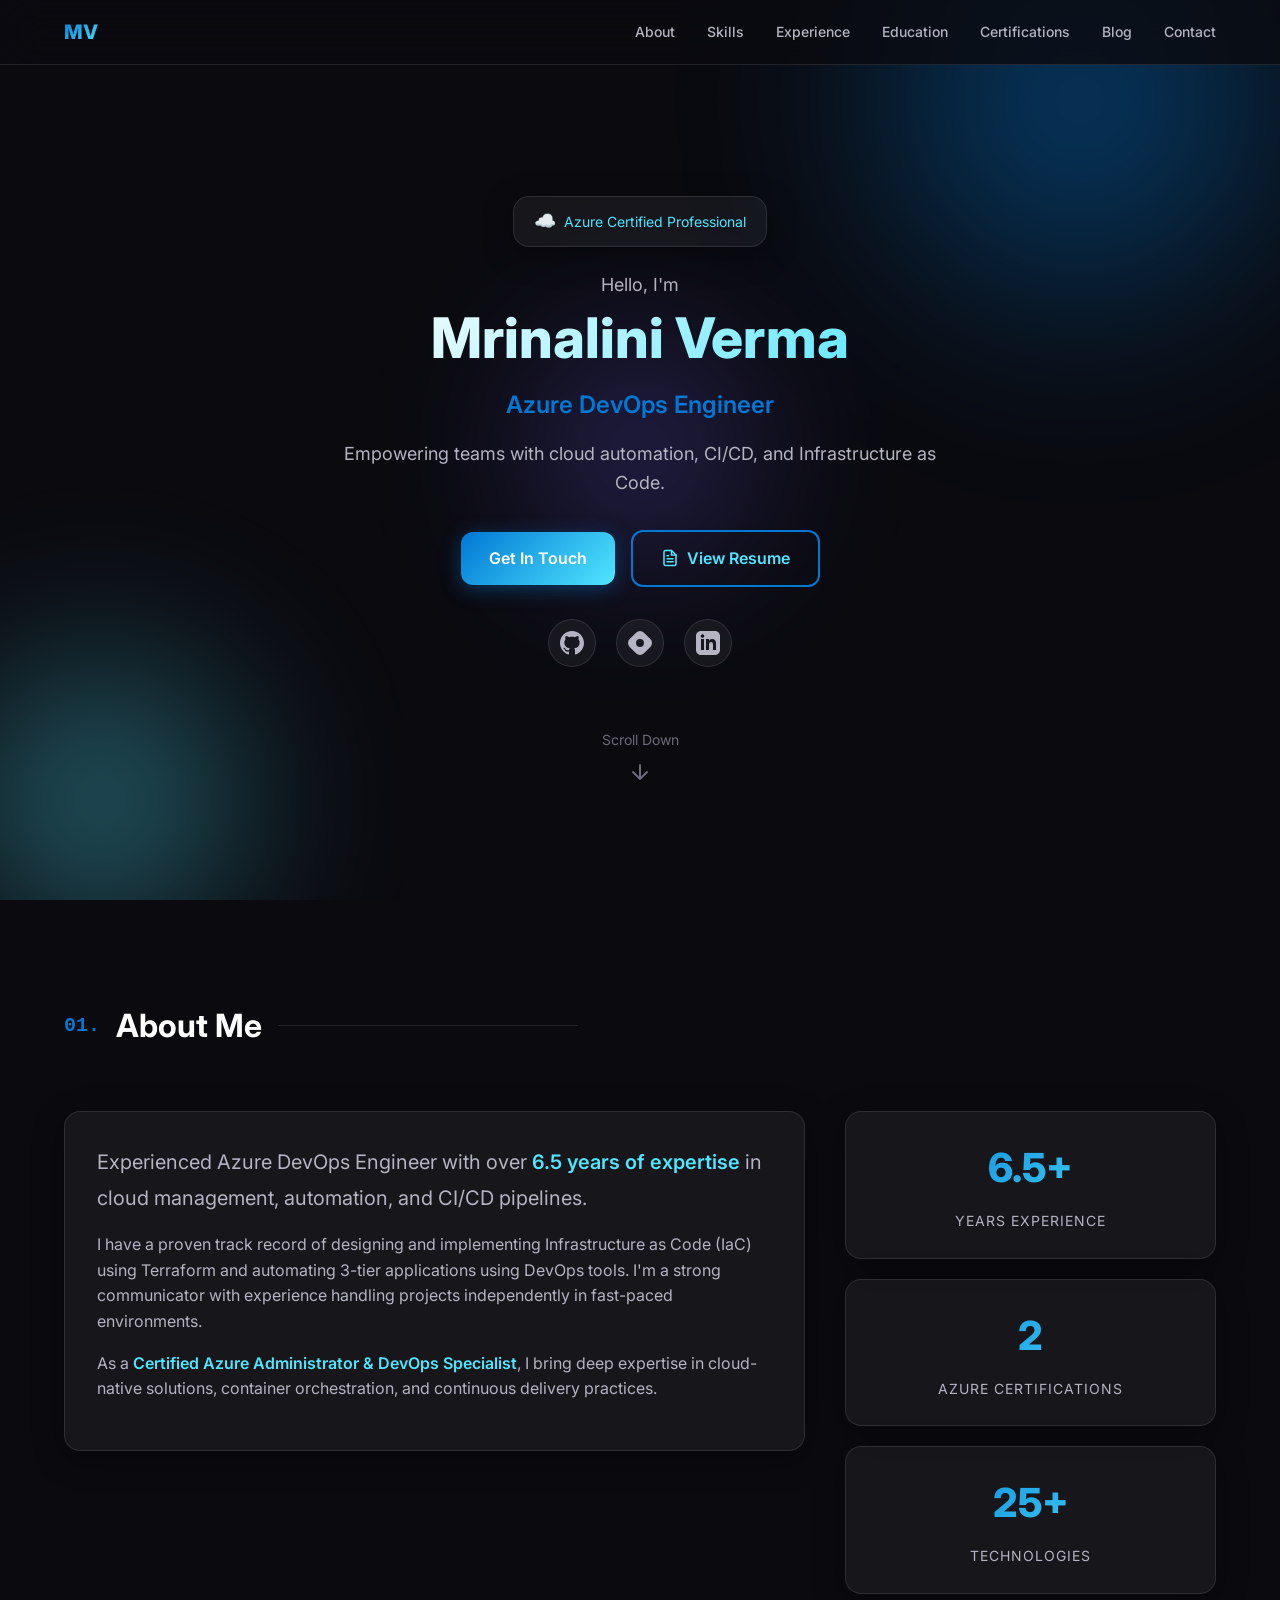
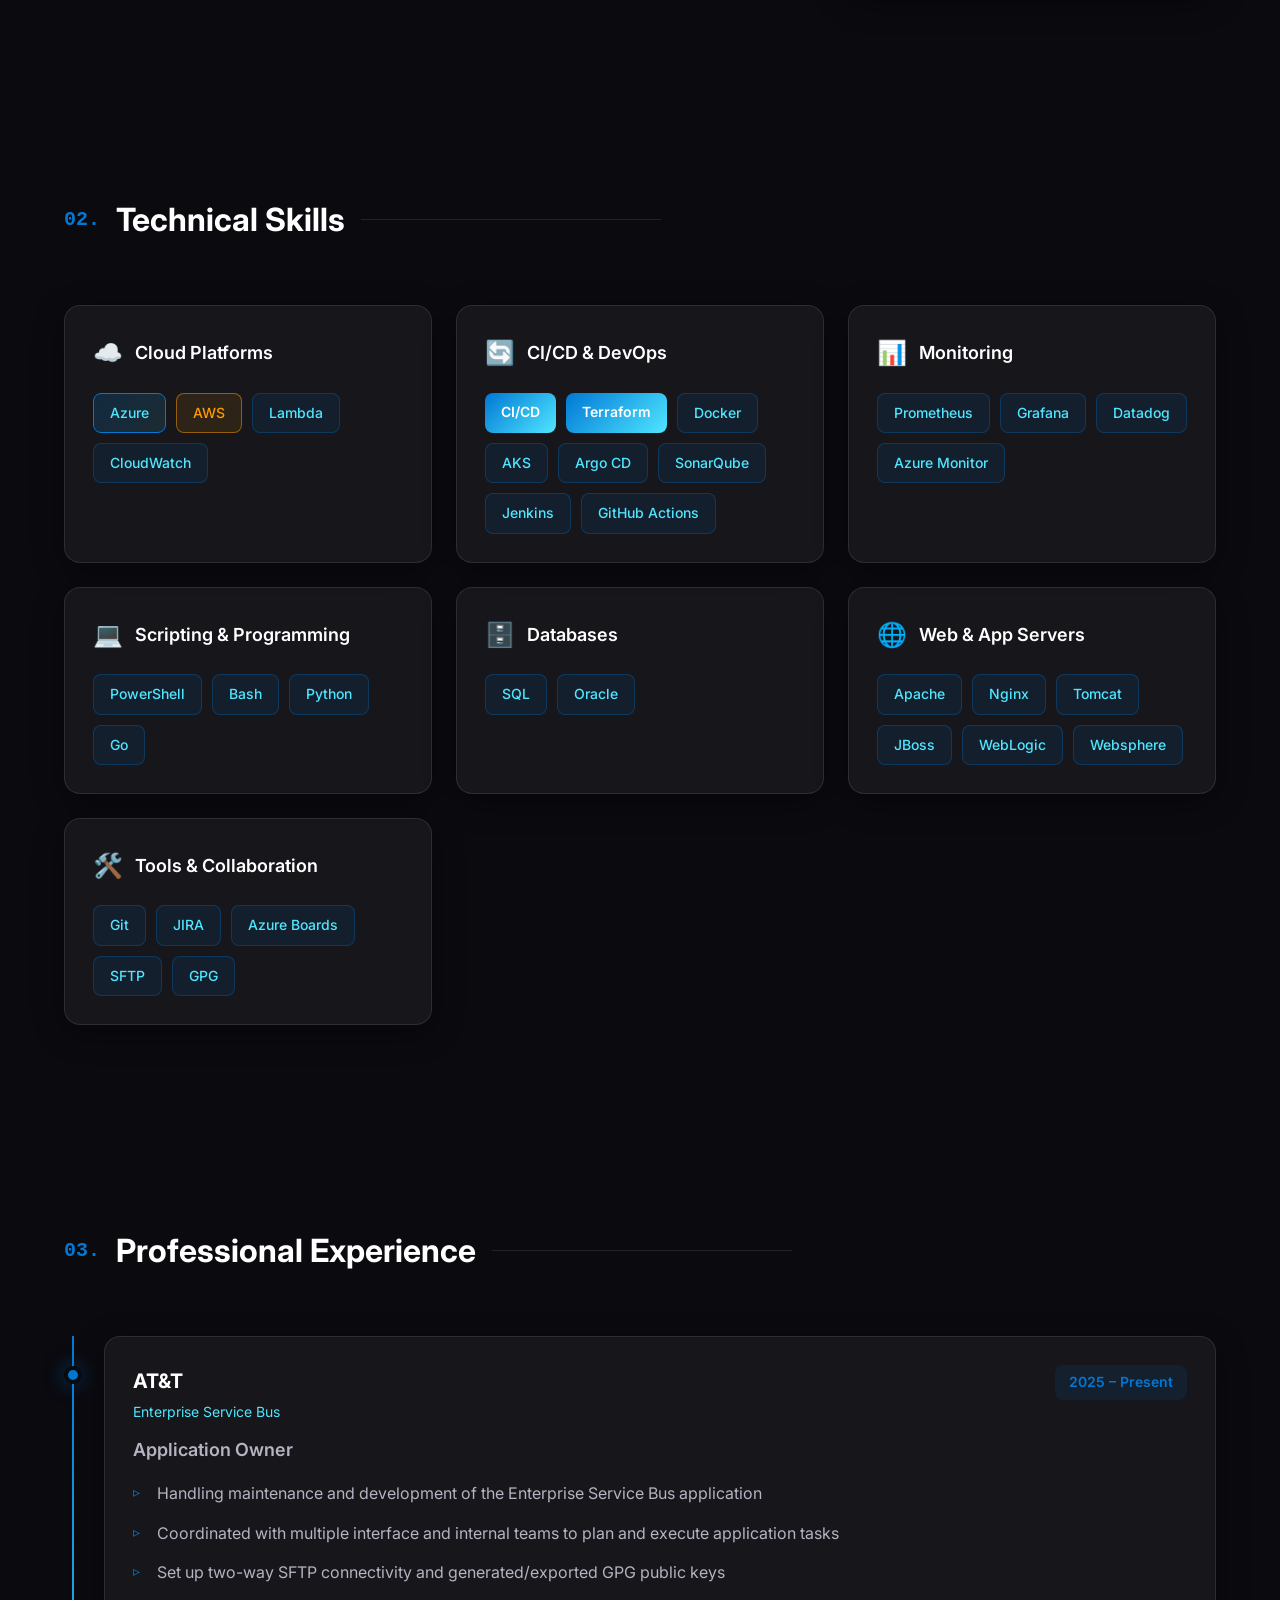
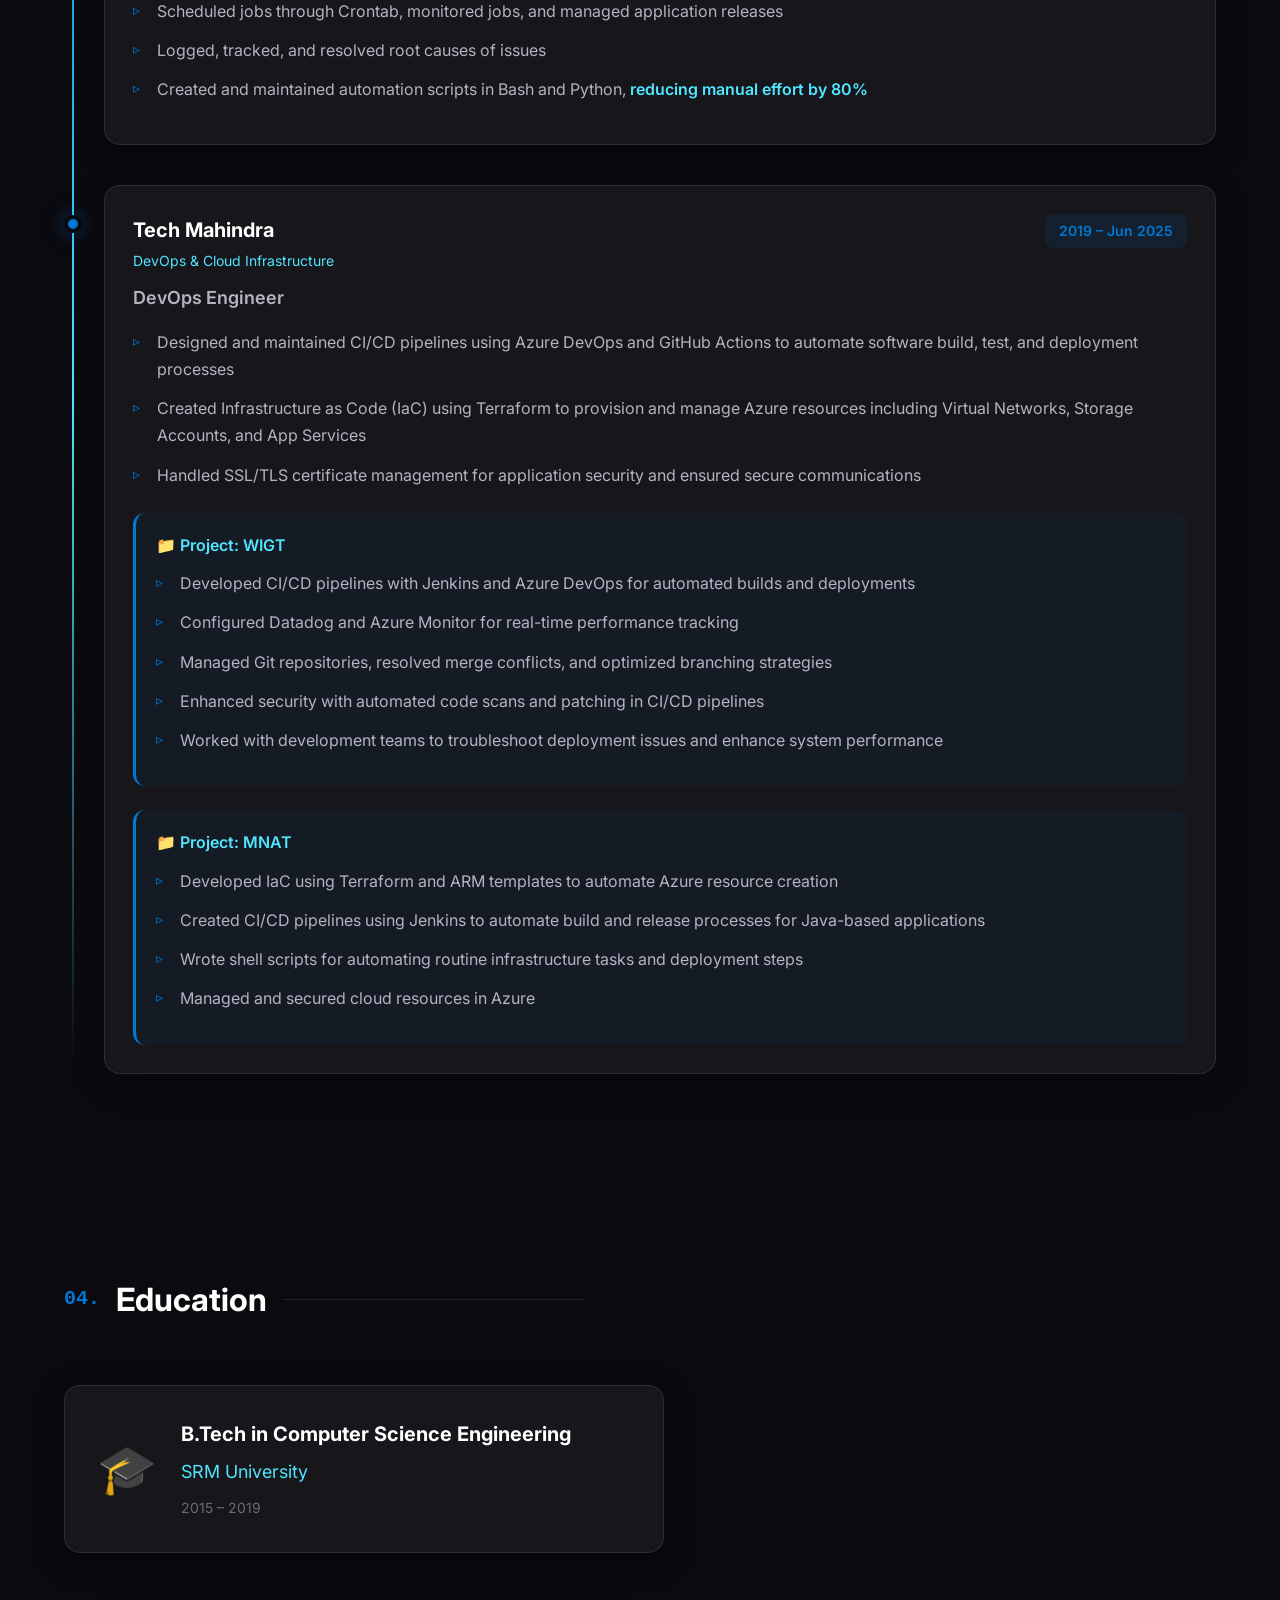
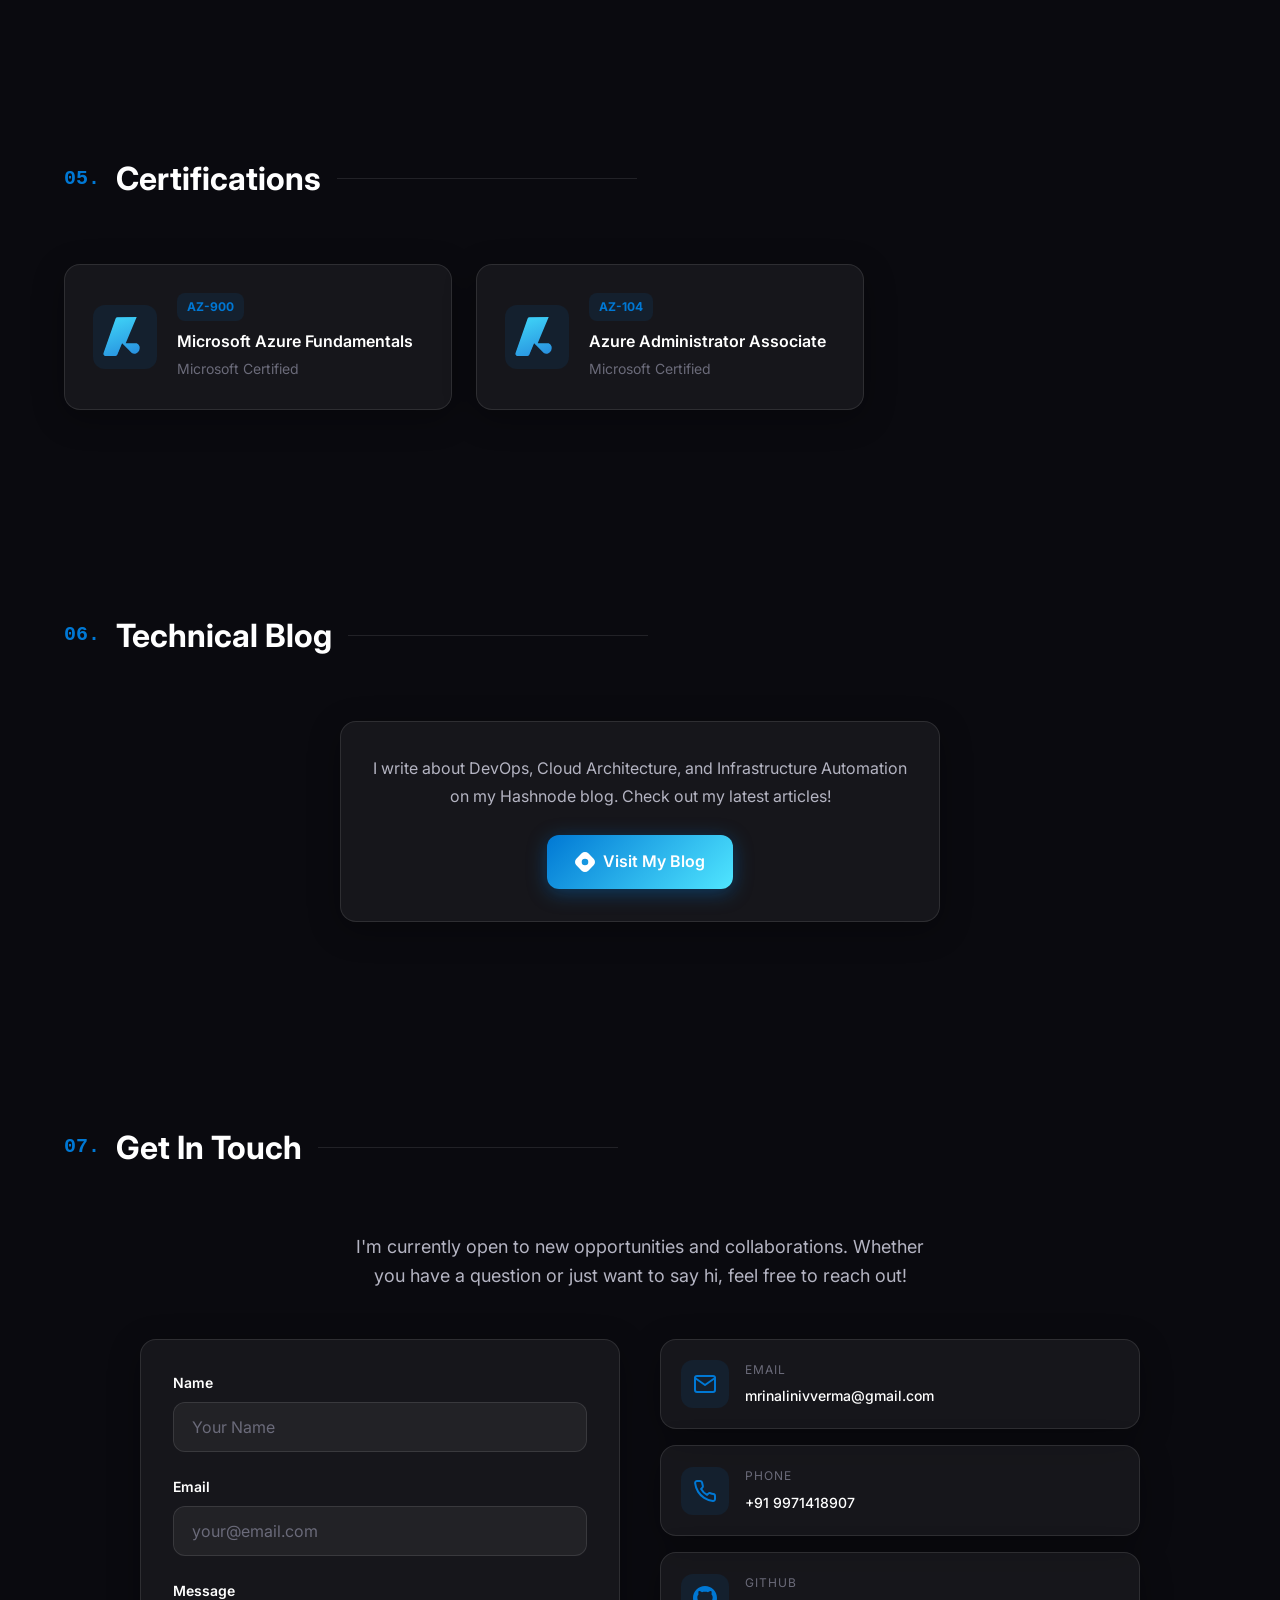
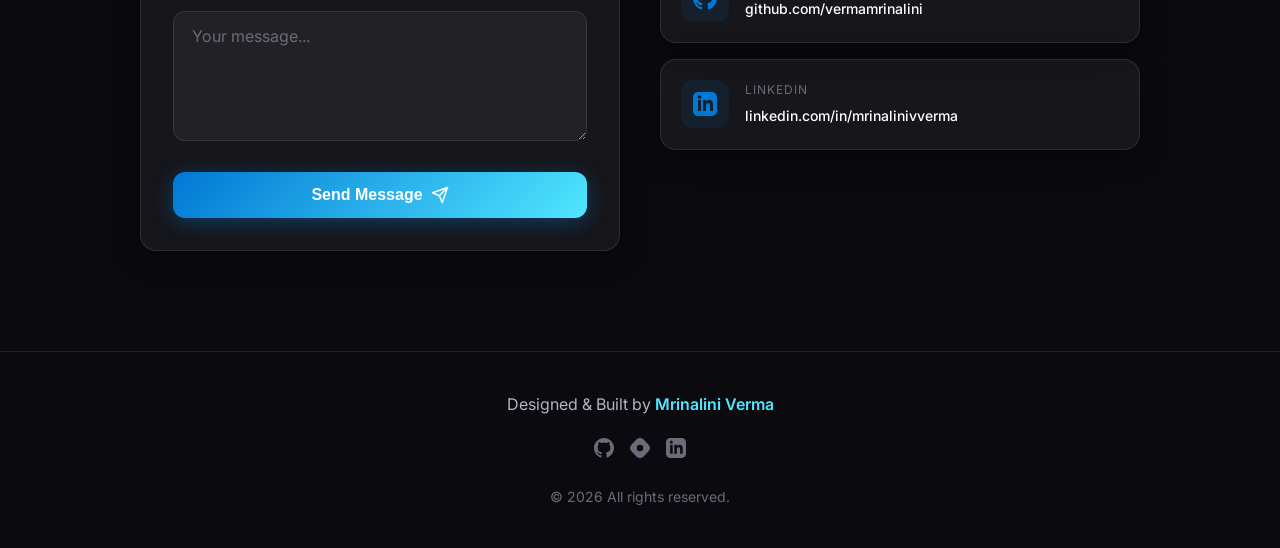
==== commit 60ac710f: "feat: Complete portfolio site with dark mode, resume, and experience details" ====
--- a/index.html
+++ b/index.html
@@ -120,7 +120,8 @@
             <div class="about-content">
                 <div class="about-text glass-card">
                     <p class="about-intro">
-                        Experienced Azure DevOps Engineer with over <span class="highlight">5 years of expertise</span>
+                        Experienced Azure DevOps Engineer with over <span class="highlight">6.5 years of
+                            expertise</span>
                         in cloud management, automation, and CI/CD pipelines.
                     </p>
                     <p>
@@ -136,7 +137,7 @@
                 </div>
                 <div class="about-stats">
                     <div class="stat-card glass-card">
-                        <span class="stat-number">5+</span>
+                        <span class="stat-number">6.5+</span>
                         <span class="stat-label">Years Experience</span>
                     </div>
                     <div class="stat-card glass-card">
--- a/css/styles.css
+++ b/css/styles.css
@@ -7,28 +7,28 @@
     --azure-blue-light: #50E6FF;
     --azure-blue-dark: #004E8C;
     --azure-gradient: linear-gradient(135deg, #0078D4 0%, #50E6FF 100%);
-    
+
     /* Dark Theme Colors */
     --bg-primary: #0a0a0f;
     --bg-secondary: #12121a;
     --bg-tertiary: #1a1a25;
     --bg-card: rgba(26, 26, 37, 0.7);
-    
+
     /* Text Colors */
     --text-primary: #ffffff;
     --text-secondary: #b4b4c2;
     --text-muted: #6b6b7a;
-    
+
     /* Glassmorphism */
     --glass-bg: rgba(255, 255, 255, 0.05);
     --glass-border: rgba(255, 255, 255, 0.1);
     --glass-shadow: 0 8px 32px rgba(0, 0, 0, 0.3);
-    
+
     /* Spacing */
     --section-padding: 100px 0;
     --container-max: 1200px;
     --container-padding: 0 24px;
-    
+
     /* Typography */
     --font-family: 'Inter', -apple-system, BlinkMacSystemFont, 'Segoe UI', sans-serif;
     --font-size-xs: 0.75rem;
@@ -40,12 +40,12 @@
     --font-size-3xl: 2rem;
     --font-size-4xl: 2.5rem;
     --font-size-5xl: 3.5rem;
-    
+
     /* Animations */
     --transition-fast: 0.15s ease;
     --transition-base: 0.3s ease;
     --transition-slow: 0.5s ease;
-    
+
     /* Border Radius */
     --radius-sm: 8px;
     --radius-md: 12px;
@@ -56,7 +56,9 @@
 /* ===================================
    RESET & BASE STYLES
    =================================== */
-*, *::before, *::after {
+*,
+*::before,
+*::after {
     margin: 0;
     padding: 0;
     box-sizing: border-box;
@@ -346,9 +348,12 @@
 }
 
 @keyframes float {
-    0%, 100% {
+
+    0%,
+    100% {
         transform: translateY(0) scale(1);
     }
+
     50% {
         transform: translateY(-30px) scale(1.05);
     }
@@ -463,9 +468,12 @@
 }
 
 @keyframes bounce {
-    0%, 100% {
+
+    0%,
+    100% {
         transform: translateY(0);
     }
+
     50% {
         transform: translateY(10px);
     }
@@ -1008,6 +1016,7 @@
         opacity: 0;
         transform: translateY(30px);
     }
+
     to {
         opacity: 1;
         transform: translateY(0);
@@ -1015,7 +1024,7 @@
 }
 
 .animate-fade-in {
-    animation: fadeInUp 0.6s ease forwards;
+    animation: fadeInUp 0.4s ease forwards;
     opacity: 0;
 }
 
@@ -1026,12 +1035,12 @@
     .about-content {
         grid-template-columns: 1fr;
     }
-    
+
     .about-stats {
         flex-direction: row;
         justify-content: center;
     }
-    
+
     .contact-wrapper {
         grid-template-columns: 1fr;
     }
@@ -1041,7 +1050,7 @@
     :root {
         --section-padding: 60px 0;
     }
-    
+
     .nav-menu {
         position: fixed;
         top: 70px;
@@ -1058,56 +1067,56 @@
         transition: var(--transition-base);
         border-bottom: 1px solid var(--glass-border);
     }
-    
+
     .nav-menu.active {
         transform: translateY(0);
         opacity: 1;
         visibility: visible;
     }
-    
+
     .nav-toggle {
         display: flex;
     }
-    
+
     .hero-name {
         font-size: var(--font-size-3xl);
     }
-    
+
     .hero-subtitle {
         font-size: var(--font-size-xl);
     }
-    
+
     .section-title {
         font-size: var(--font-size-2xl);
     }
-    
+
     .about-stats {
         flex-direction: column;
     }
-    
+
     .timeline {
         padding-left: 24px;
     }
-    
+
     .timeline::before {
         left: 0;
     }
-    
+
     .timeline-marker {
         left: -24px;
         width: 14px;
         height: 14px;
     }
-    
+
     .timeline-header {
         flex-direction: column;
     }
-    
+
     .hero-buttons {
         flex-direction: column;
         width: 100%;
     }
-    
+
     .hero-buttons .btn {
         width: 100%;
         max-width: 280px;
@@ -1118,18 +1127,18 @@
     .skills-grid {
         grid-template-columns: 1fr;
     }
-    
+
     .cert-grid {
         grid-template-columns: 1fr;
     }
-    
+
     .cert-card {
         flex-direction: column;
         text-align: center;
     }
-    
+
     .education-card {
         flex-direction: column;
         text-align: center;
     }
-}
+}
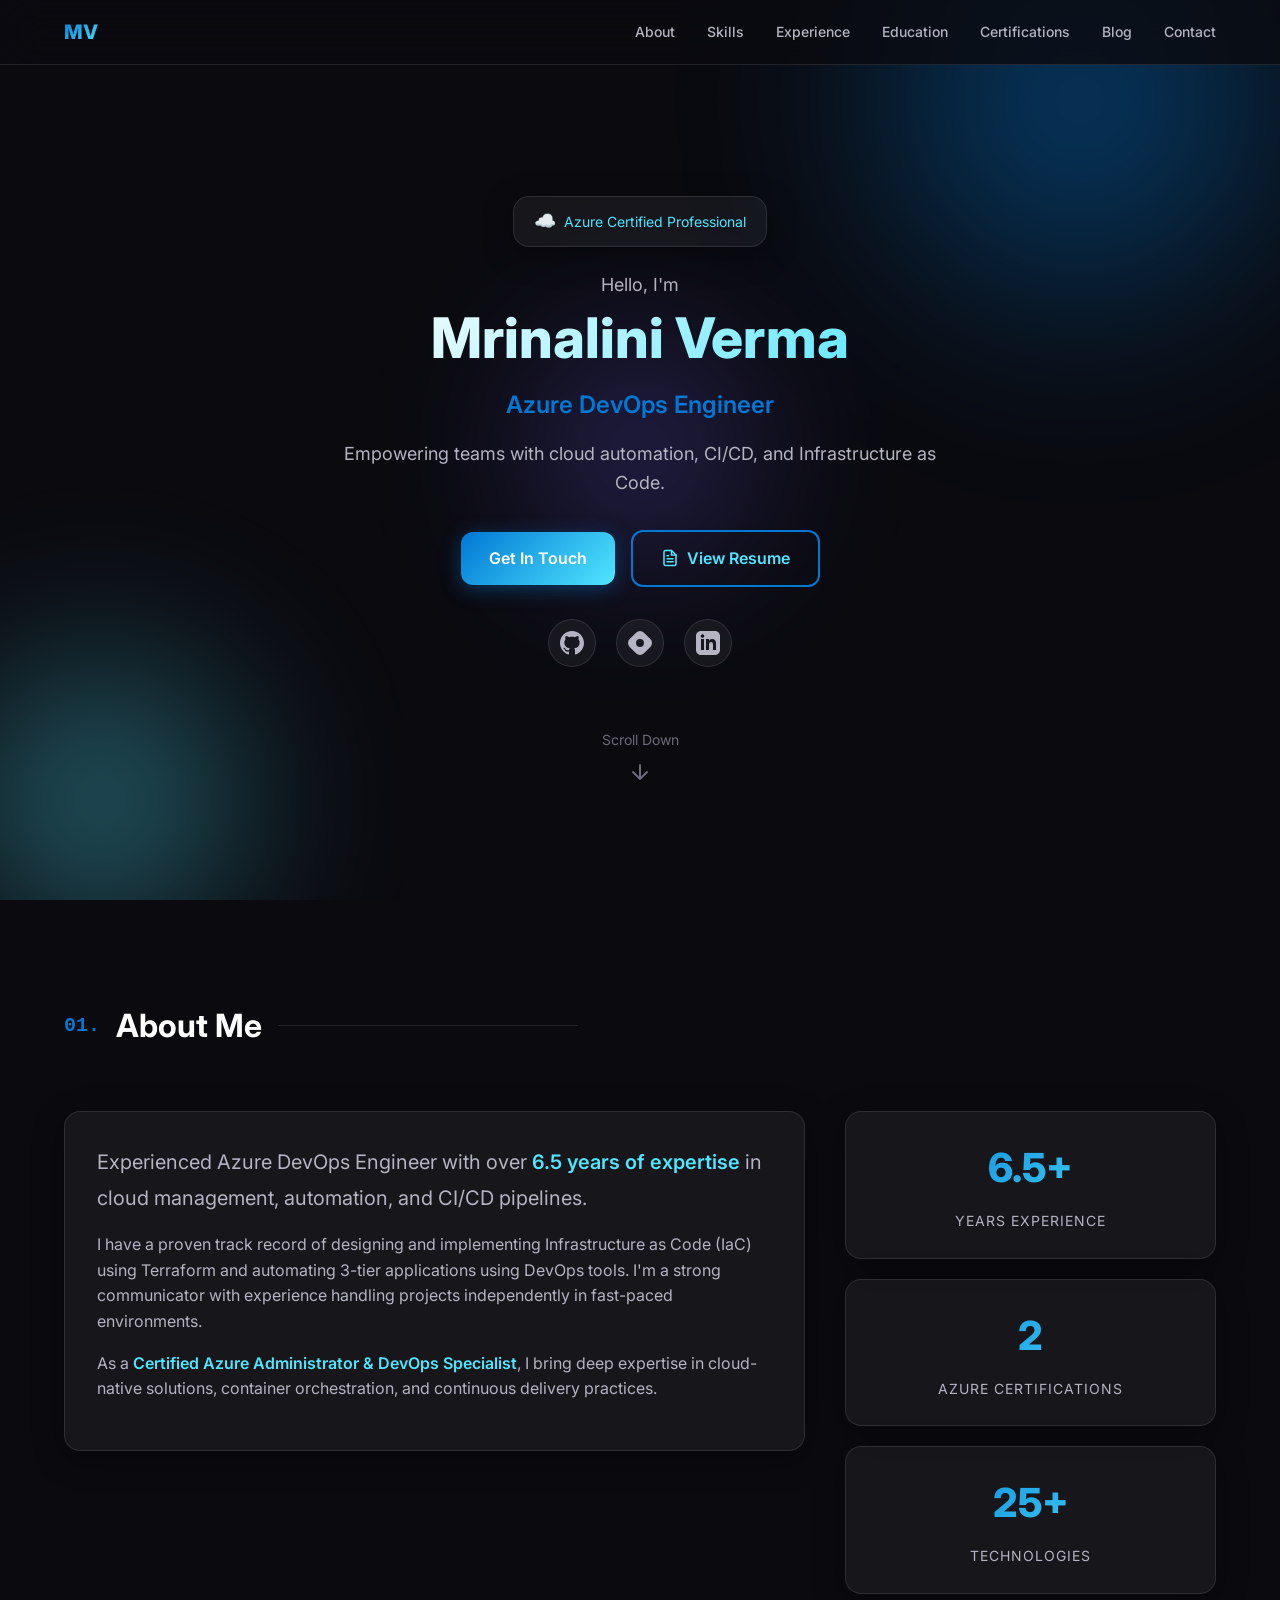
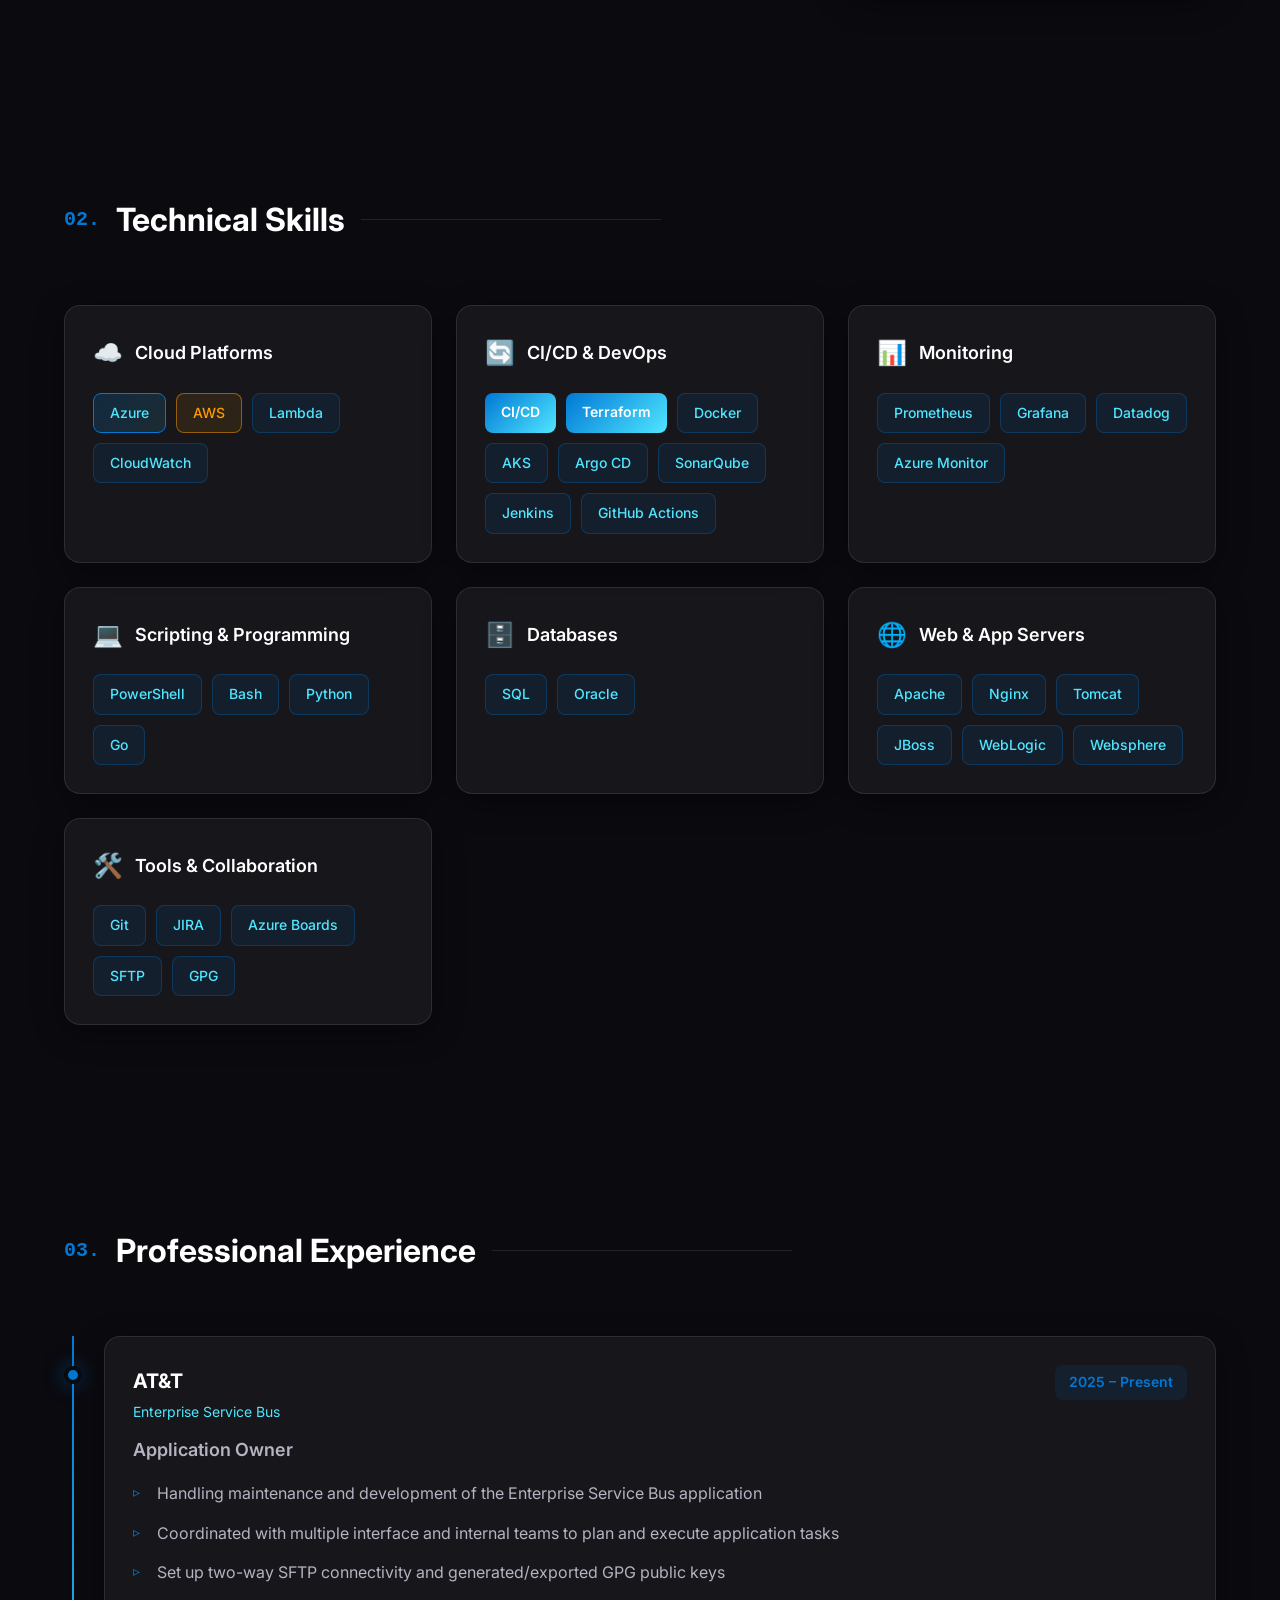
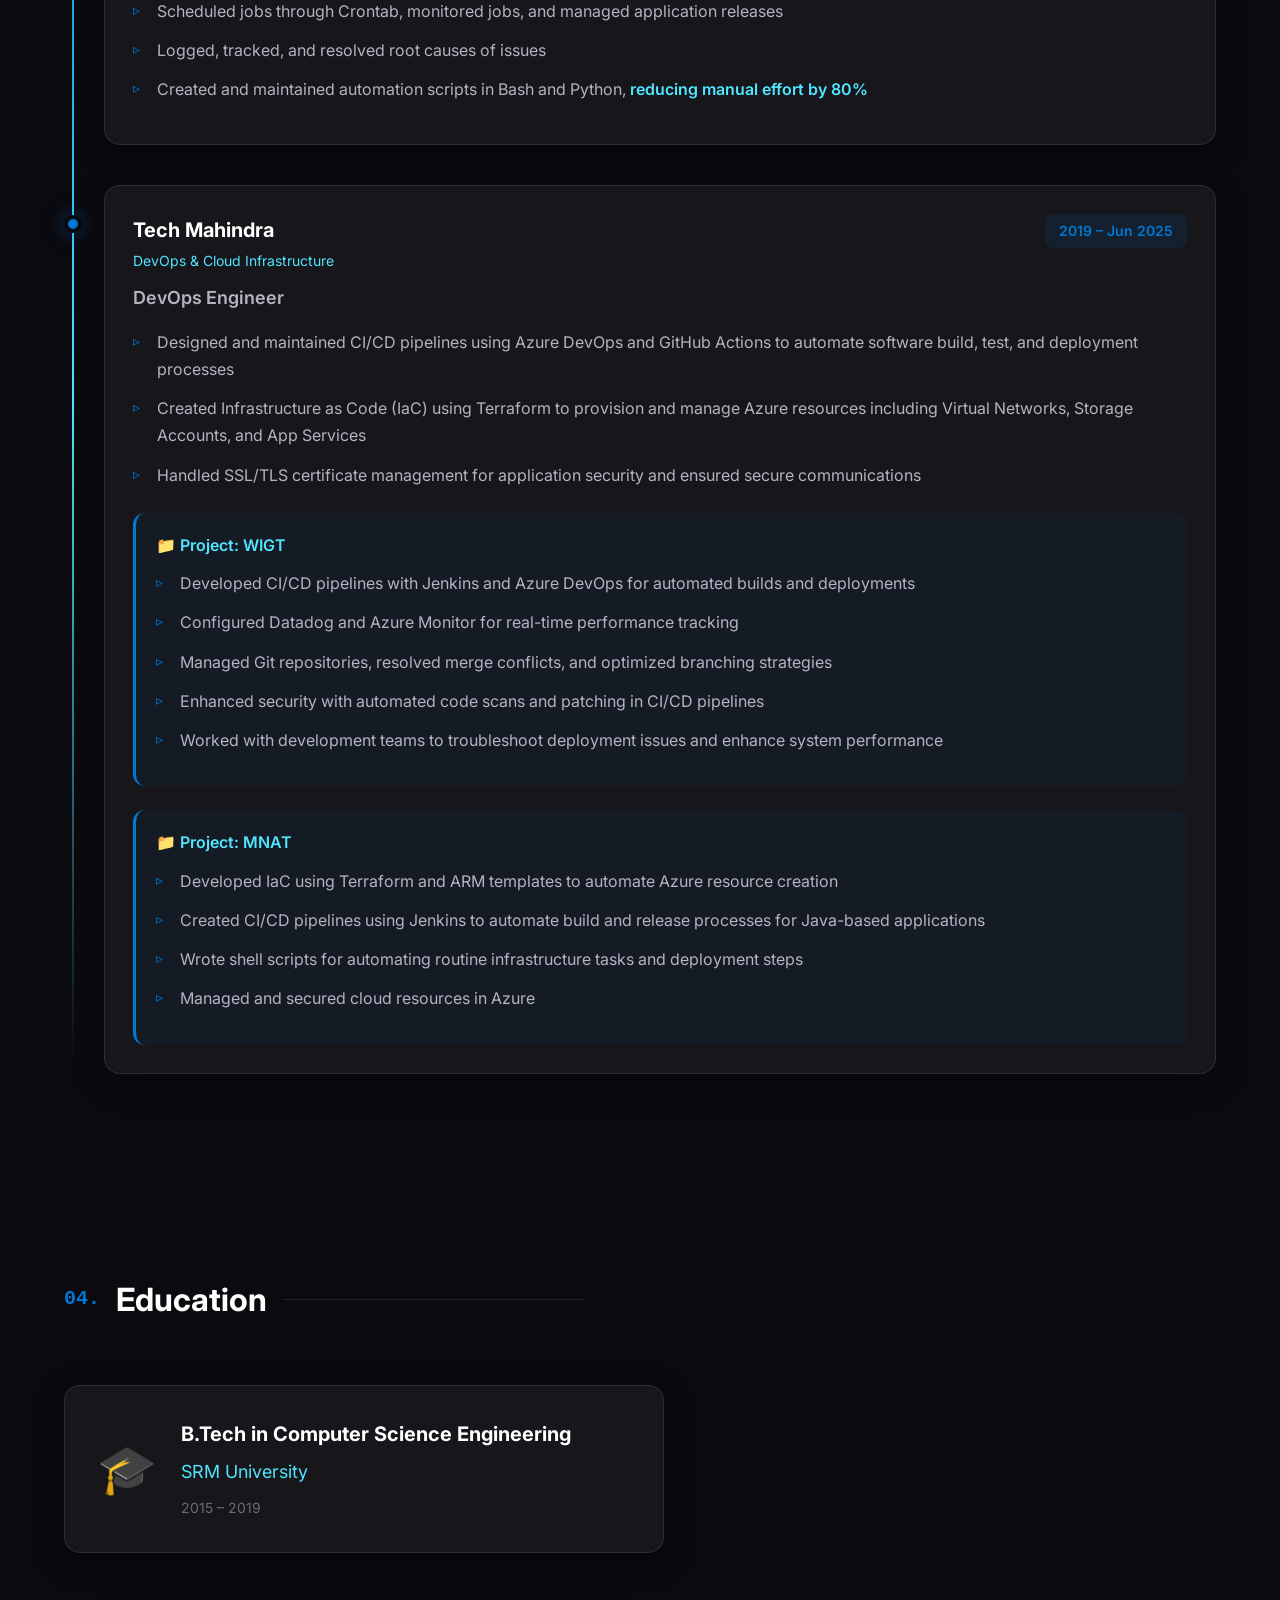
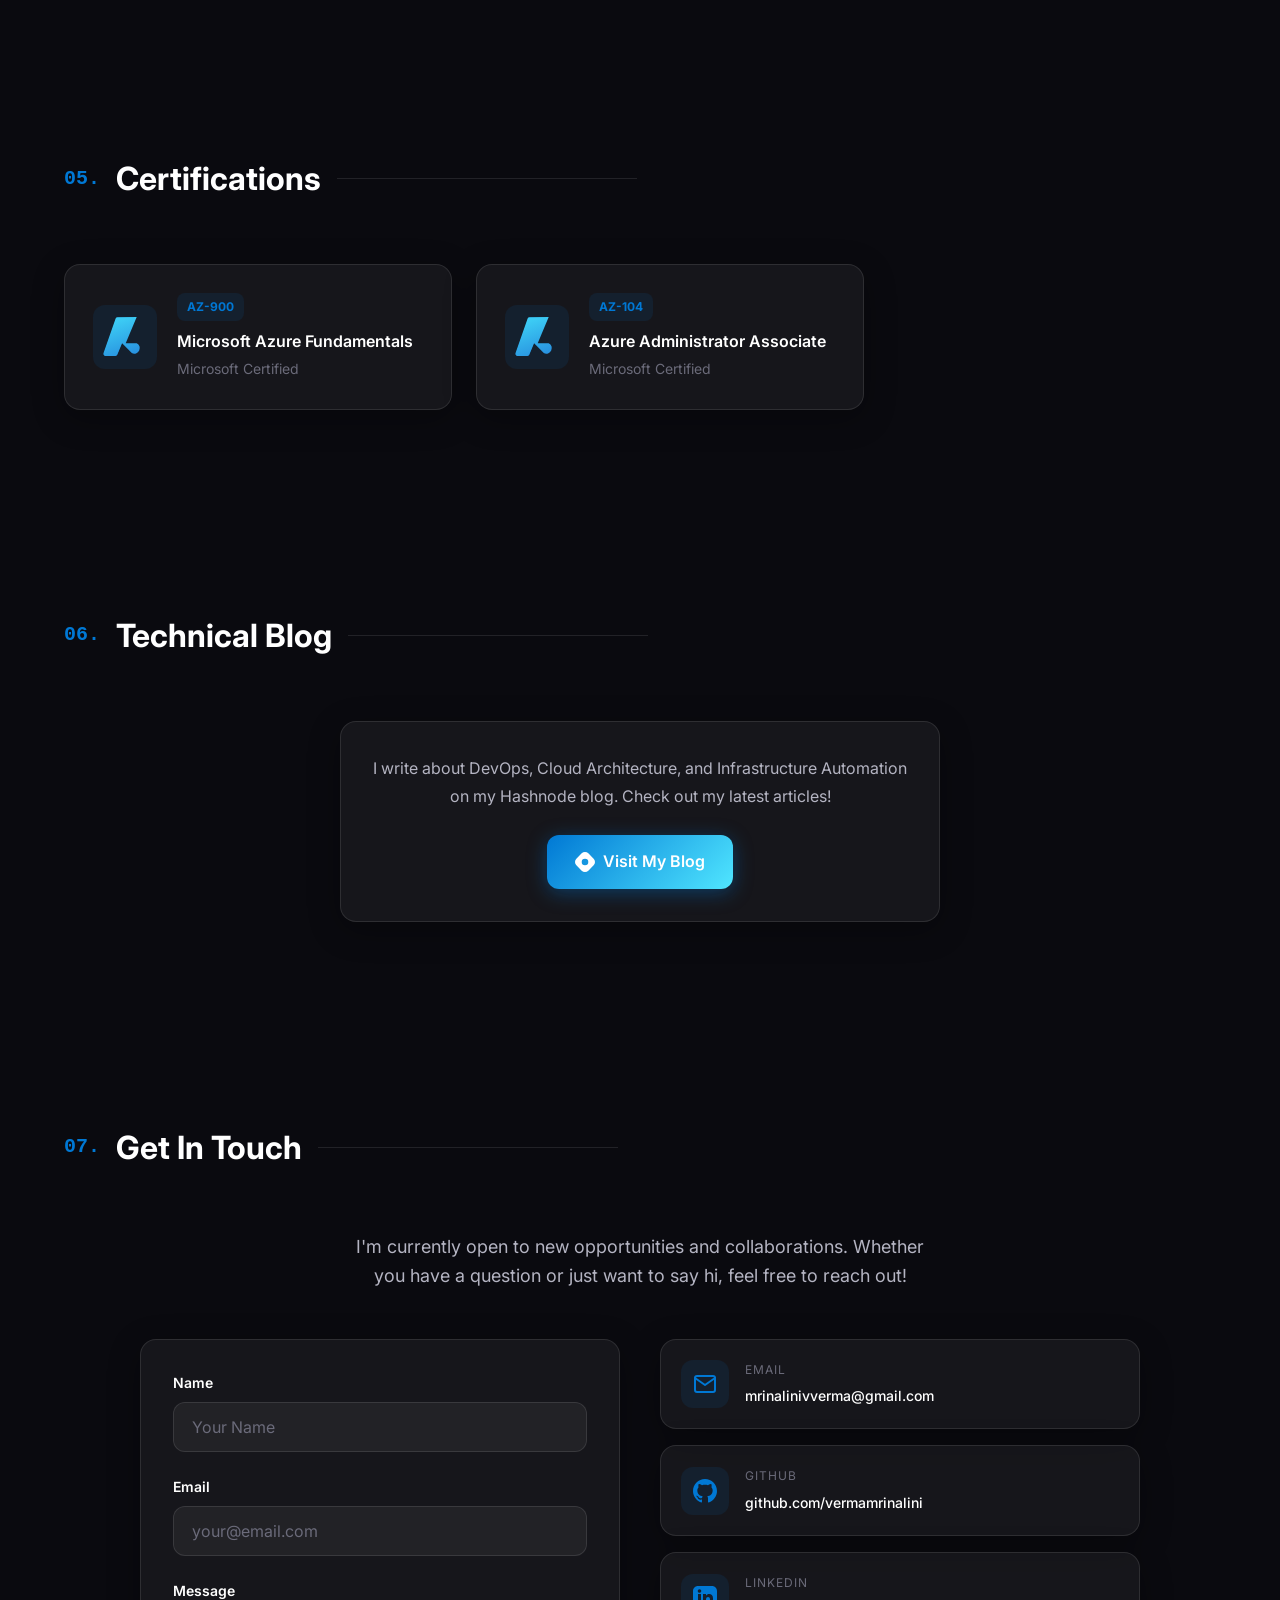
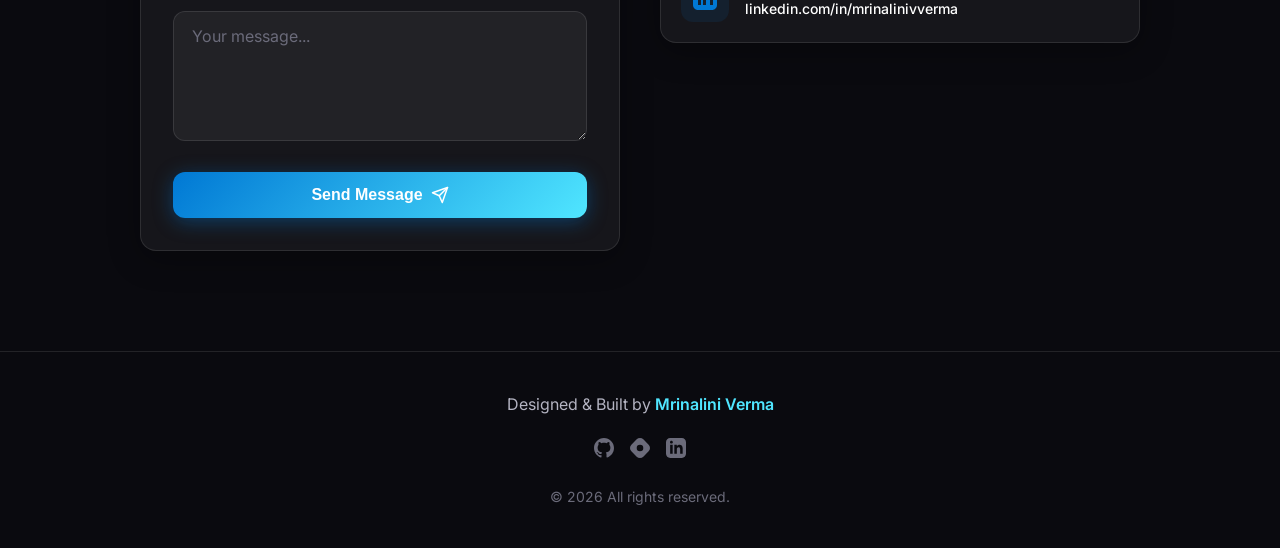
==== commit 8d8a72dc: "chore: Remove phone number and force JS update" ====
--- a/index.html
+++ b/index.html
@@ -510,21 +510,7 @@
                                 <span class="contact-value">mrinalinivverma@gmail.com</span>
                             </div>
                         </a>
-                        <a href="tel:+919971418907" class="contact-card glass-card">
-                            <div class="contact-icon">
-                                <svg xmlns="http://www.w3.org/2000/svg" width="24" height="24" viewBox="0 0 24 24"
-                                    fill="none" stroke="currentColor" stroke-width="2" stroke-linecap="round"
-                                    stroke-linejoin="round">
-                                    <path
-                                        d="M22 16.92v3a2 2 0 0 1-2.18 2 19.79 19.79 0 0 1-8.63-3.07 19.5 19.5 0 0 1-6-6 19.79 19.79 0 0 1-3.07-8.67A2 2 0 0 1 4.11 2h3a2 2 0 0 1 2 1.72 12.84 12.84 0 0 0 .7 2.81 2 2 0 0 1-.45 2.11L8.09 9.91a16 16 0 0 0 6 6l1.27-1.27a2 2 0 0 1 2.11-.45 12.84 12.84 0 0 0 2.81.7A2 2 0 0 1 22 16.92z">
-                                    </path>
-                                </svg>
-                            </div>
-                            <div class="contact-info">
-                                <span class="contact-label">Phone</span>
-                                <span class="contact-value">+91 9971418907</span>
-                            </div>
-                        </a>
+
                         <a href="https://github.com/vermamrinalini" target="_blank" rel="noopener noreferrer"
                             class="contact-card glass-card">
                             <div class="contact-icon">
@@ -596,7 +582,7 @@
     </footer>
 
     <!-- Scripts -->
-    <script src="js/main.js"></script>
+    <script src="js/main.js?v=2"></script>
 </body>
 
 </html>
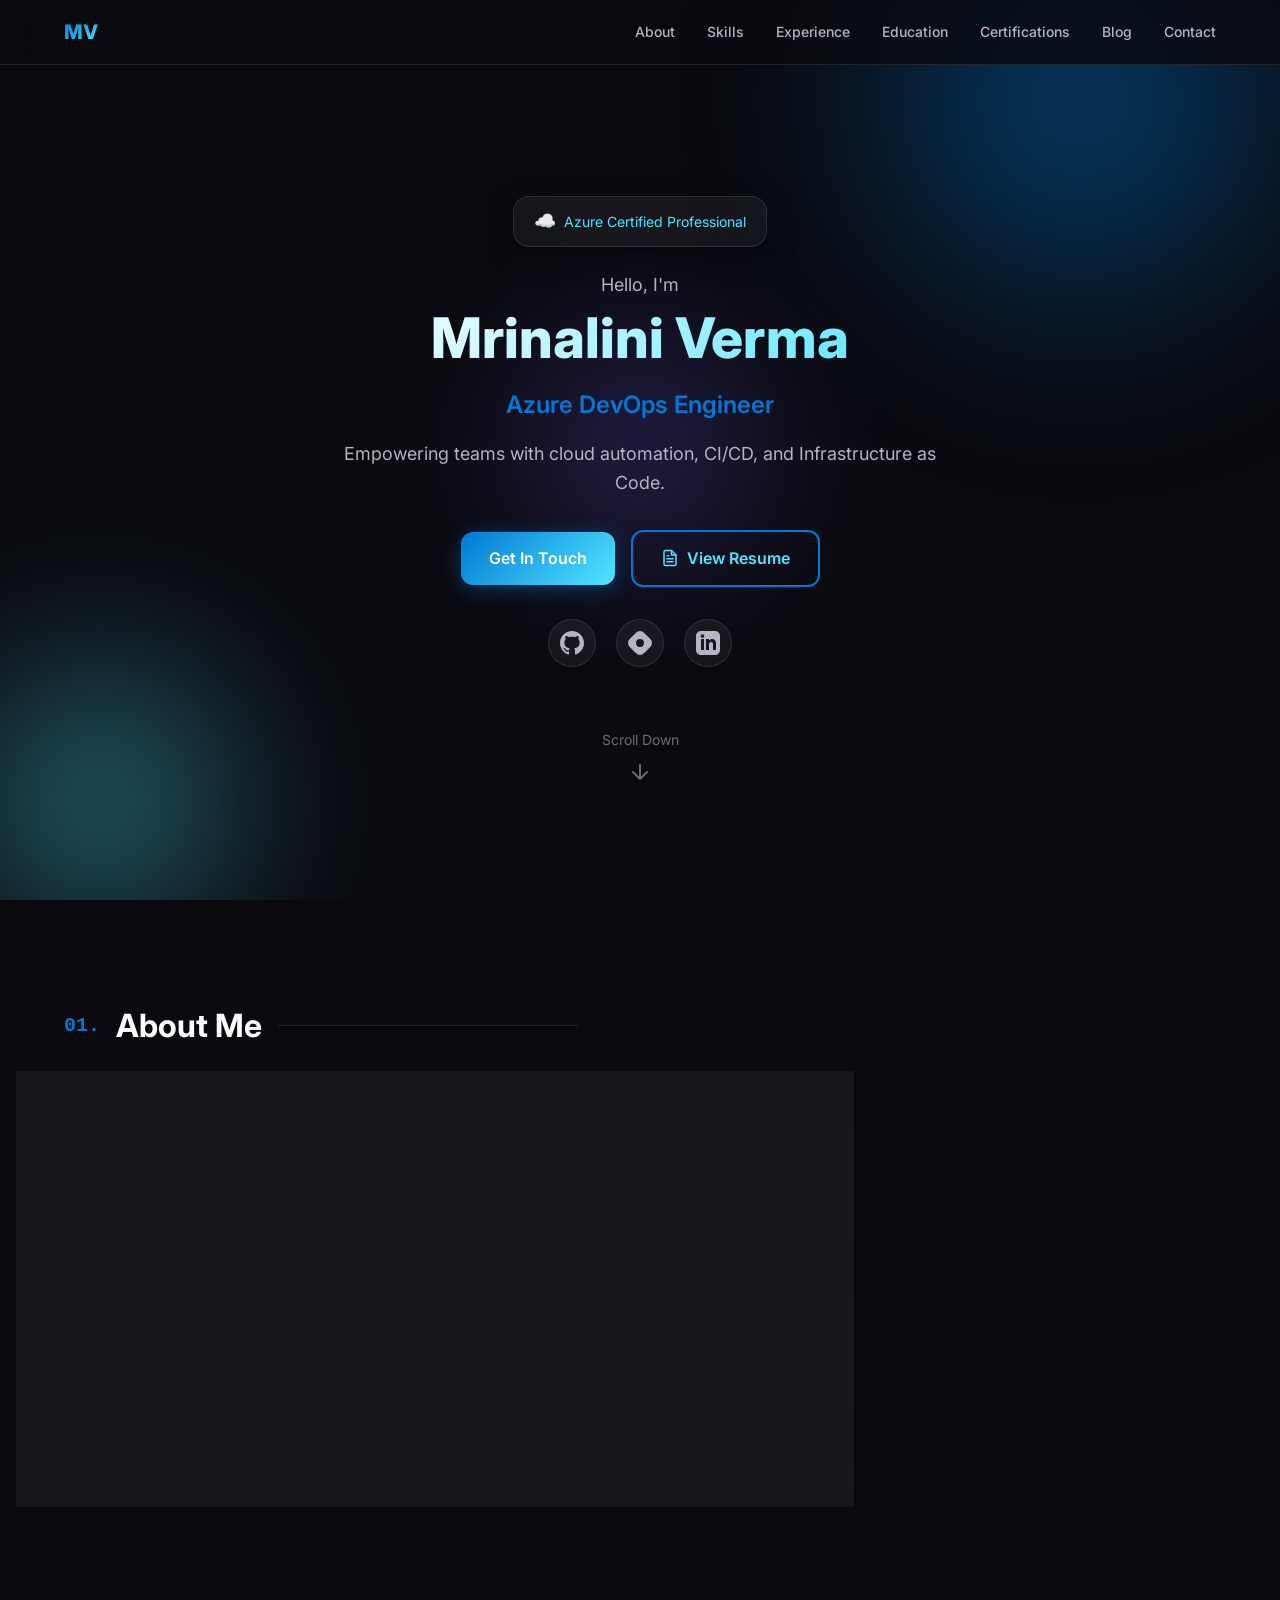
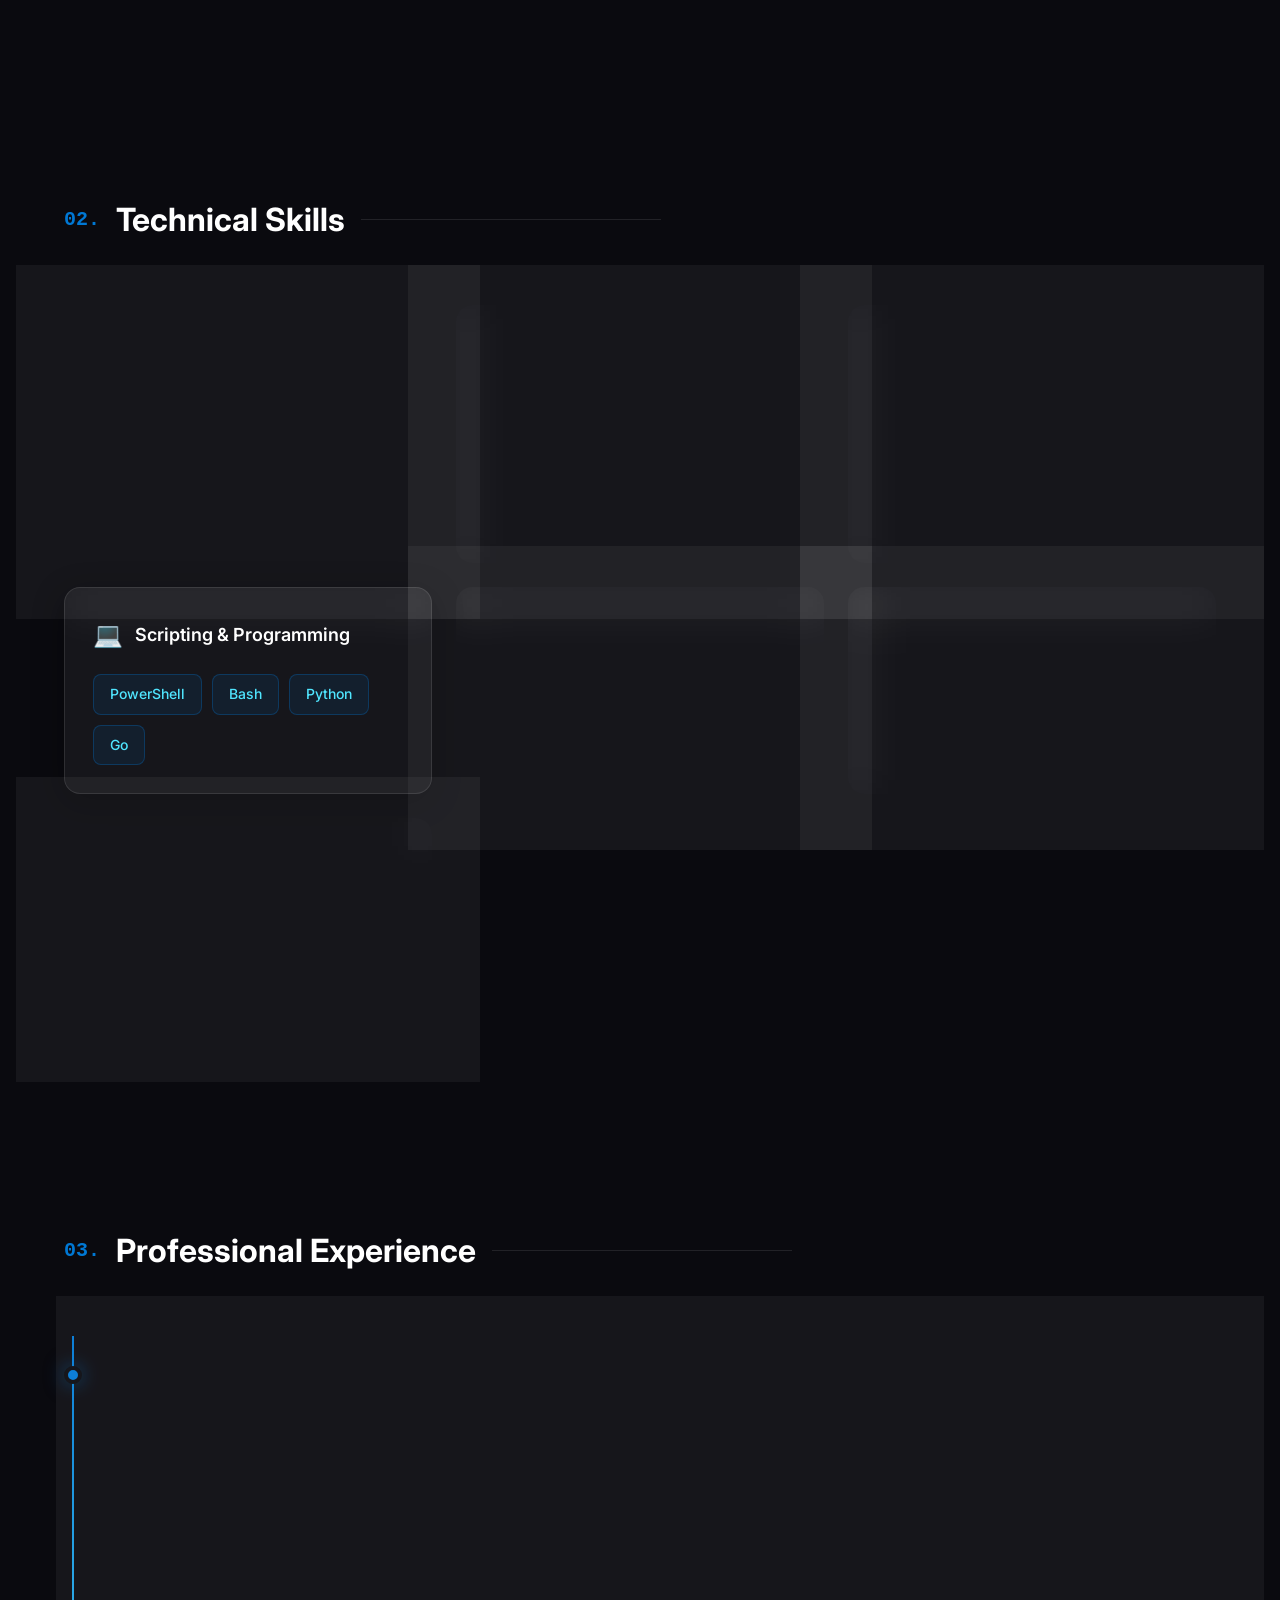
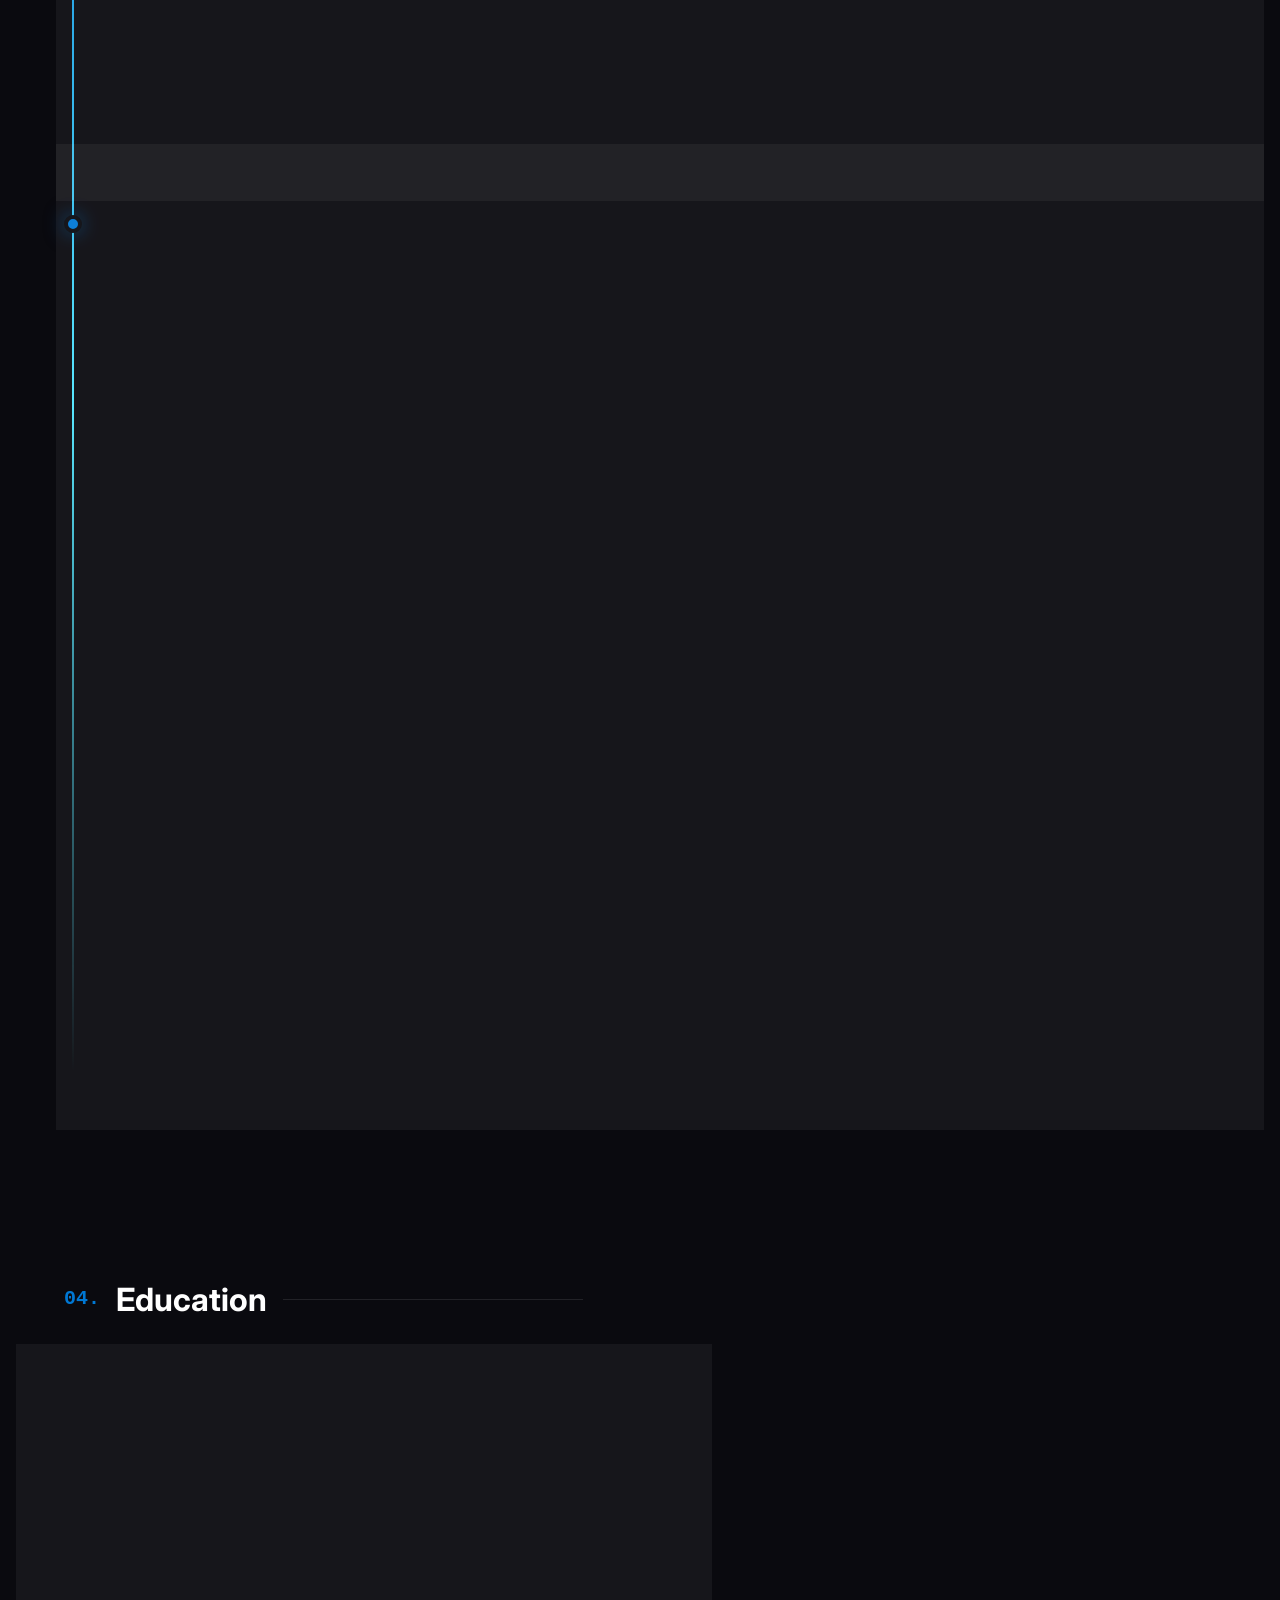
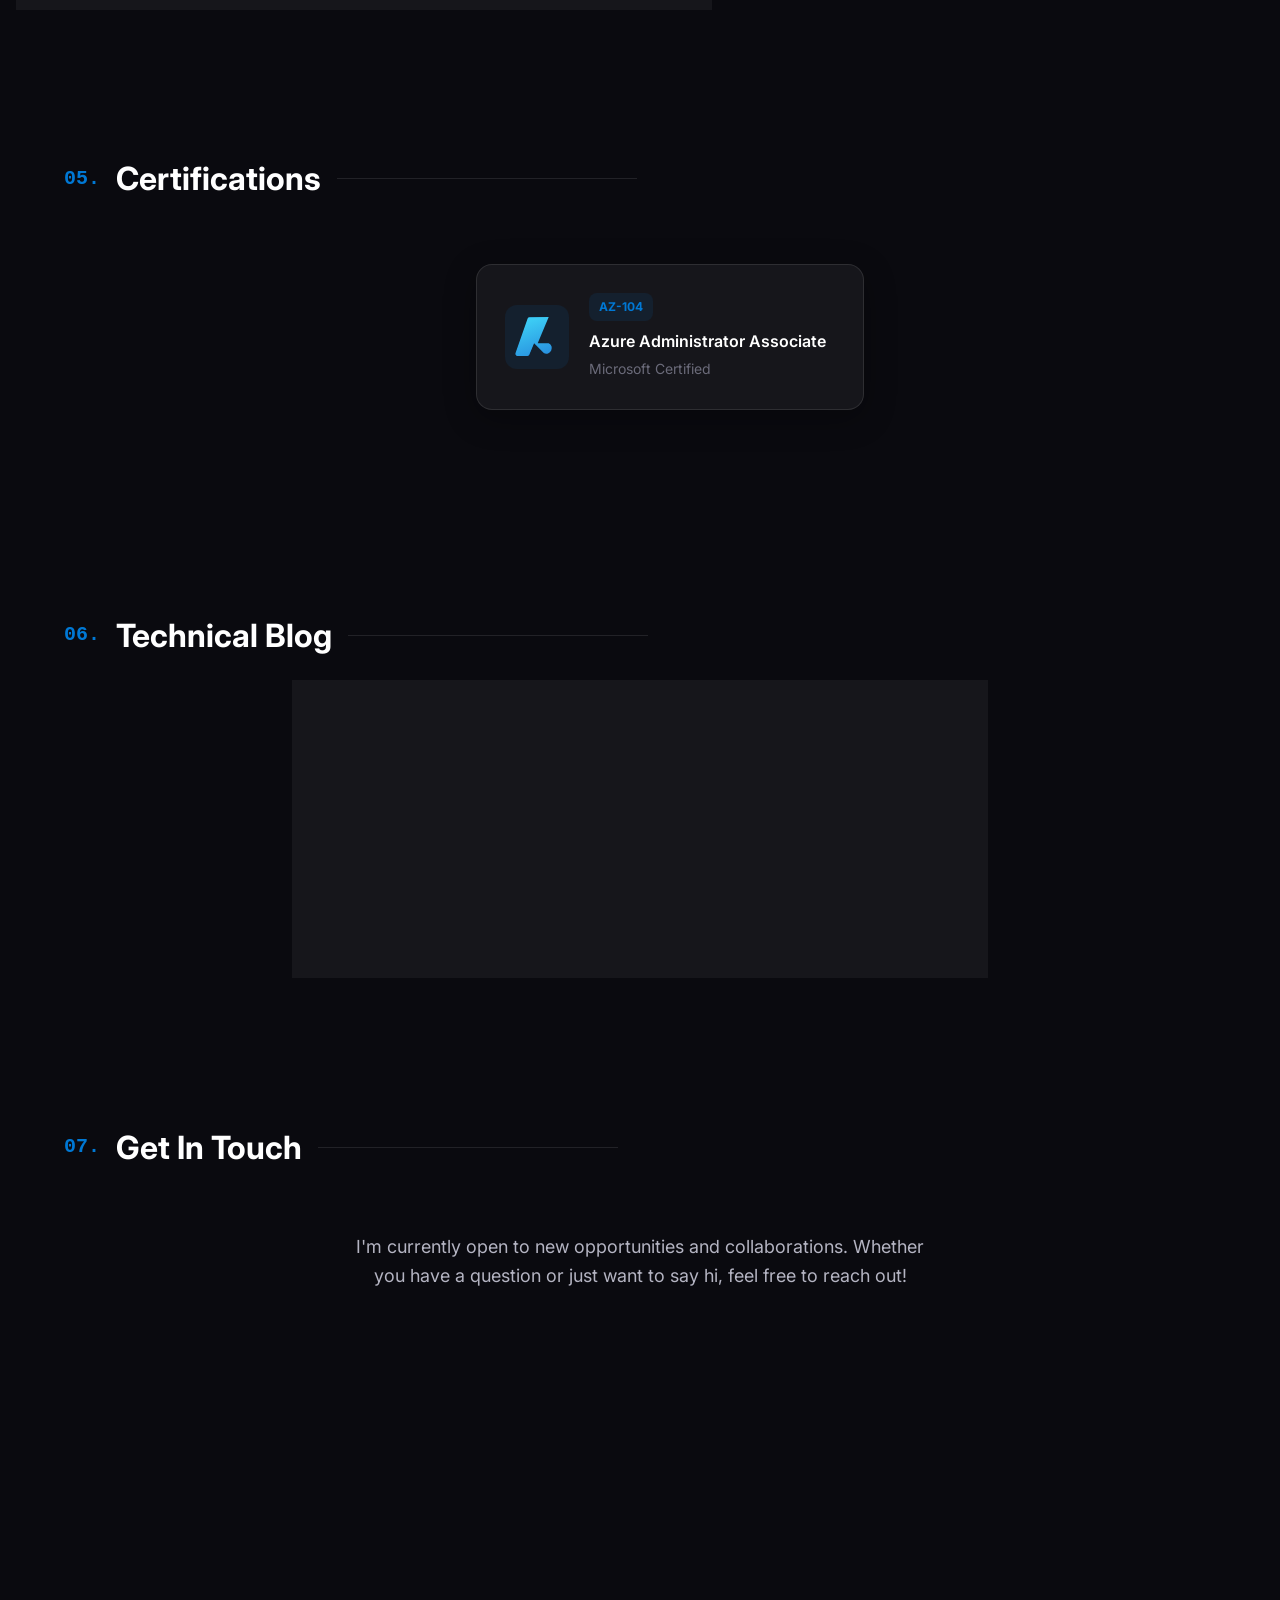
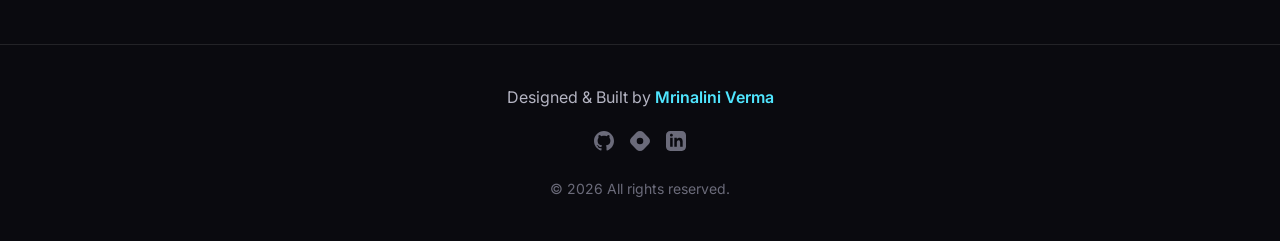
==== commit 84f8da91: "refactor: Remove contact form in favor of direct links" ====
--- a/index.html
+++ b/index.html
@@ -465,33 +465,6 @@
                 </p>
 
                 <div class="contact-wrapper">
-                    <!-- Contact Form -->
-                    <form class="contact-form glass-card" action="https://formspree.io/f/YOUR_FORMSPREE_ID"
-                        method="POST">
-                        <div class="form-group">
-                            <label for="name">Name</label>
-                            <input type="text" id="name" name="name" required placeholder="Your Name">
-                        </div>
-                        <div class="form-group">
-                            <label for="email">Email</label>
-                            <input type="email" id="email" name="email" required placeholder="your@email.com">
-                        </div>
-                        <div class="form-group">
-                            <label for="message">Message</label>
-                            <textarea id="message" name="message" rows="5" required
-                                placeholder="Your message..."></textarea>
-                        </div>
-                        <button type="submit" class="btn btn-primary btn-submit">
-                            Send Message
-                            <svg xmlns="http://www.w3.org/2000/svg" width="18" height="18" viewBox="0 0 24 24"
-                                fill="none" stroke="currentColor" stroke-width="2" stroke-linecap="round"
-                                stroke-linejoin="round">
-                                <line x1="22" y1="2" x2="11" y2="13"></line>
-                                <polygon points="22 2 15 22 11 13 2 9 22 2"></polygon>
-                            </svg>
-                        </button>
-                    </form>
-
                     <!-- Contact Cards -->
                     <div class="contact-cards">
                         <a href="mailto:mrinalinivverma@gmail.com" class="contact-card glass-card">
@@ -582,7 +555,7 @@
     </footer>
 
     <!-- Scripts -->
-    <script src="js/main.js?v=2"></script>
+    <script src="js/main.js?v=3"></script>
 </body>
 
 </html>
--- a/css/styles.css
+++ b/css/styles.css
@@ -865,68 +865,17 @@
 }
 
 .contact-wrapper {
+    display: flex;
+    justify-content: center;
+    max-width: 800px;
+    margin: 0 auto;
+}
+
+.contact-cards {
     display: grid;
-    grid-template-columns: 1fr 1fr;
-    gap: 40px;
-    max-width: 1000px;
-    margin: 0 auto;
-    text-align: left;
-}
-
-.contact-form {
-    padding: 32px;
-}
-
-.form-group {
-    margin-bottom: 24px;
-}
-
-.form-group label {
-    display: block;
-    font-size: var(--font-size-sm);
-    font-weight: 600;
-    color: var(--text-primary);
-    margin-bottom: 8px;
-}
-
-.form-group input,
-.form-group textarea {
+    grid-template-columns: repeat(auto-fit, minmax(300px, 1fr));
+    gap: 24px;
     width: 100%;
-    padding: 14px 18px;
-    font-size: var(--font-size-base);
-    font-family: var(--font-family);
-    color: var(--text-primary);
-    background: rgba(255, 255, 255, 0.05);
-    border: 1px solid var(--glass-border);
-    border-radius: var(--radius-md);
-    transition: var(--transition-base);
-}
-
-.form-group input:focus,
-.form-group textarea:focus {
-    outline: none;
-    border-color: var(--azure-blue);
-    box-shadow: 0 0 0 3px rgba(0, 120, 212, 0.2);
-}
-
-.form-group input::placeholder,
-.form-group textarea::placeholder {
-    color: var(--text-muted);
-}
-
-.form-group textarea {
-    resize: vertical;
-    min-height: 120px;
-}
-
-.btn-submit {
-    width: 100%;
-}
-
-.contact-cards {
-    display: flex;
-    flex-direction: column;
-    gap: 16px;
 }
 
 .contact-card {
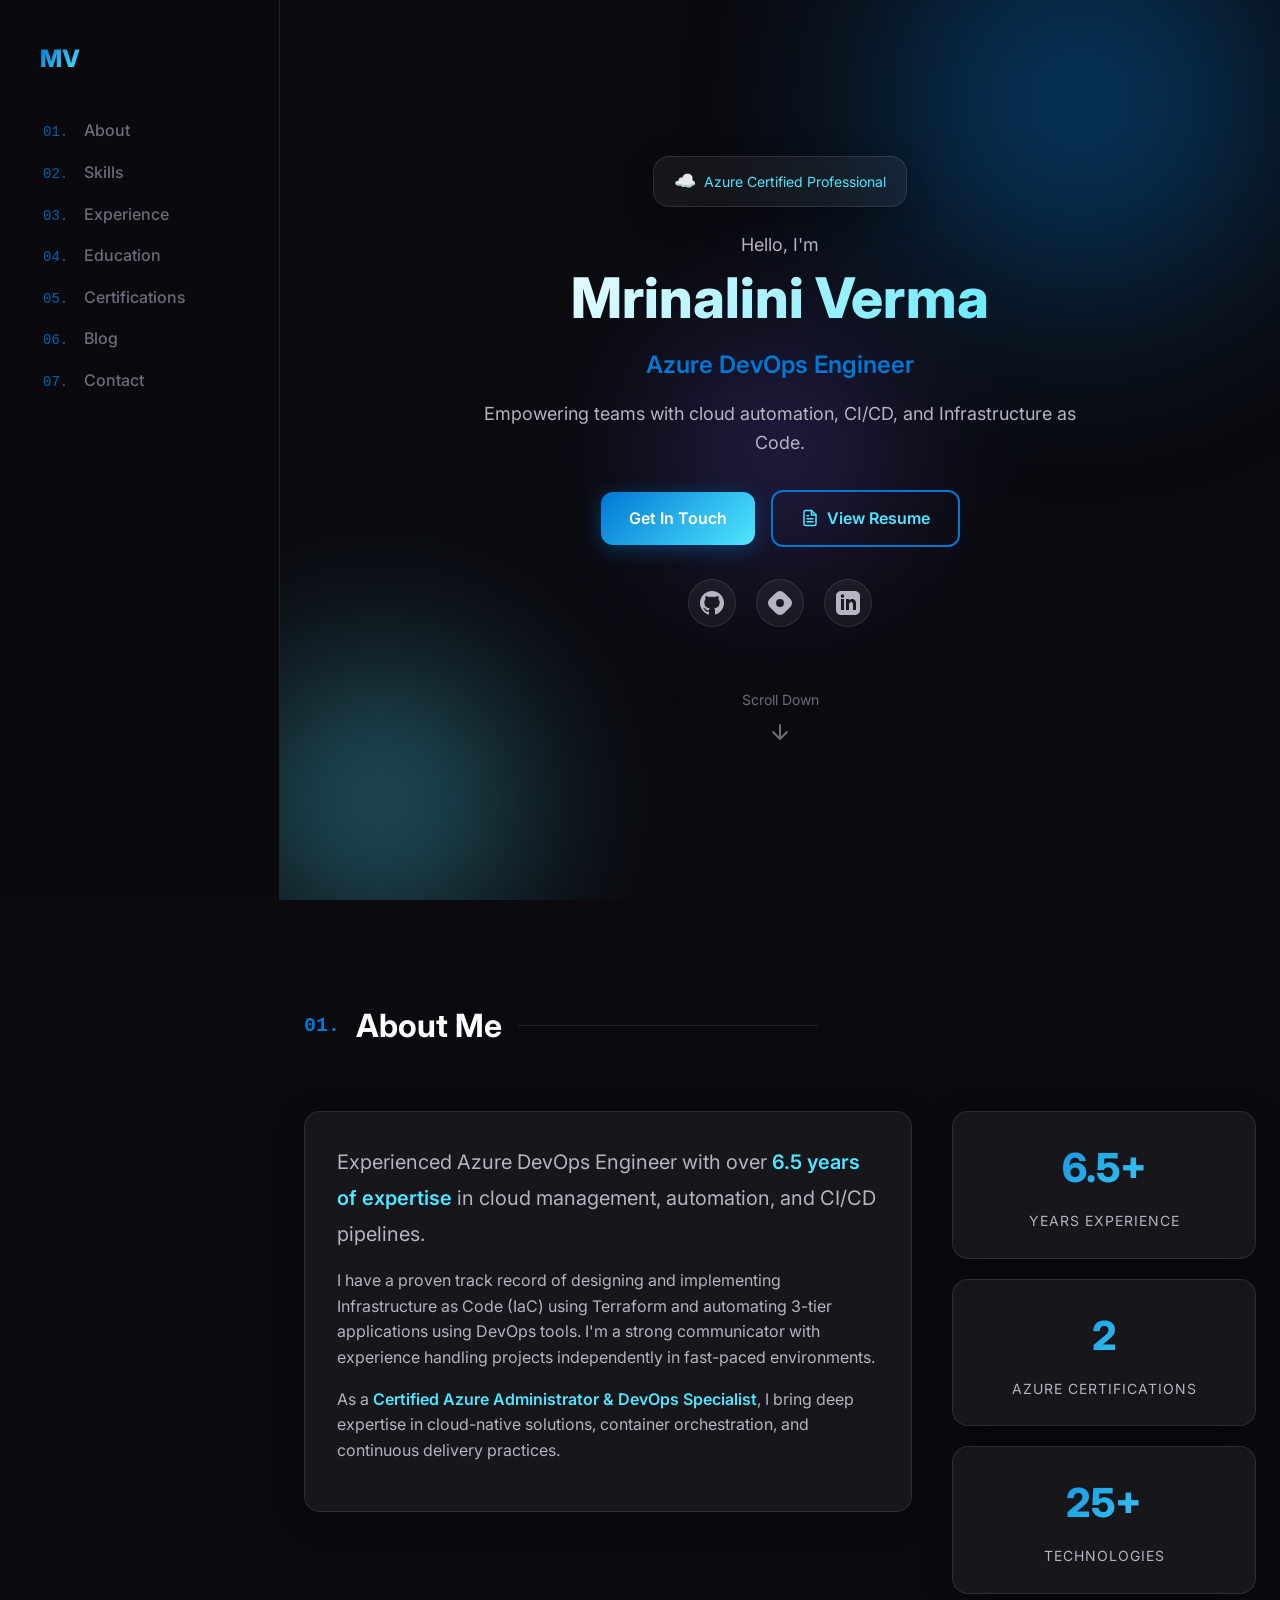
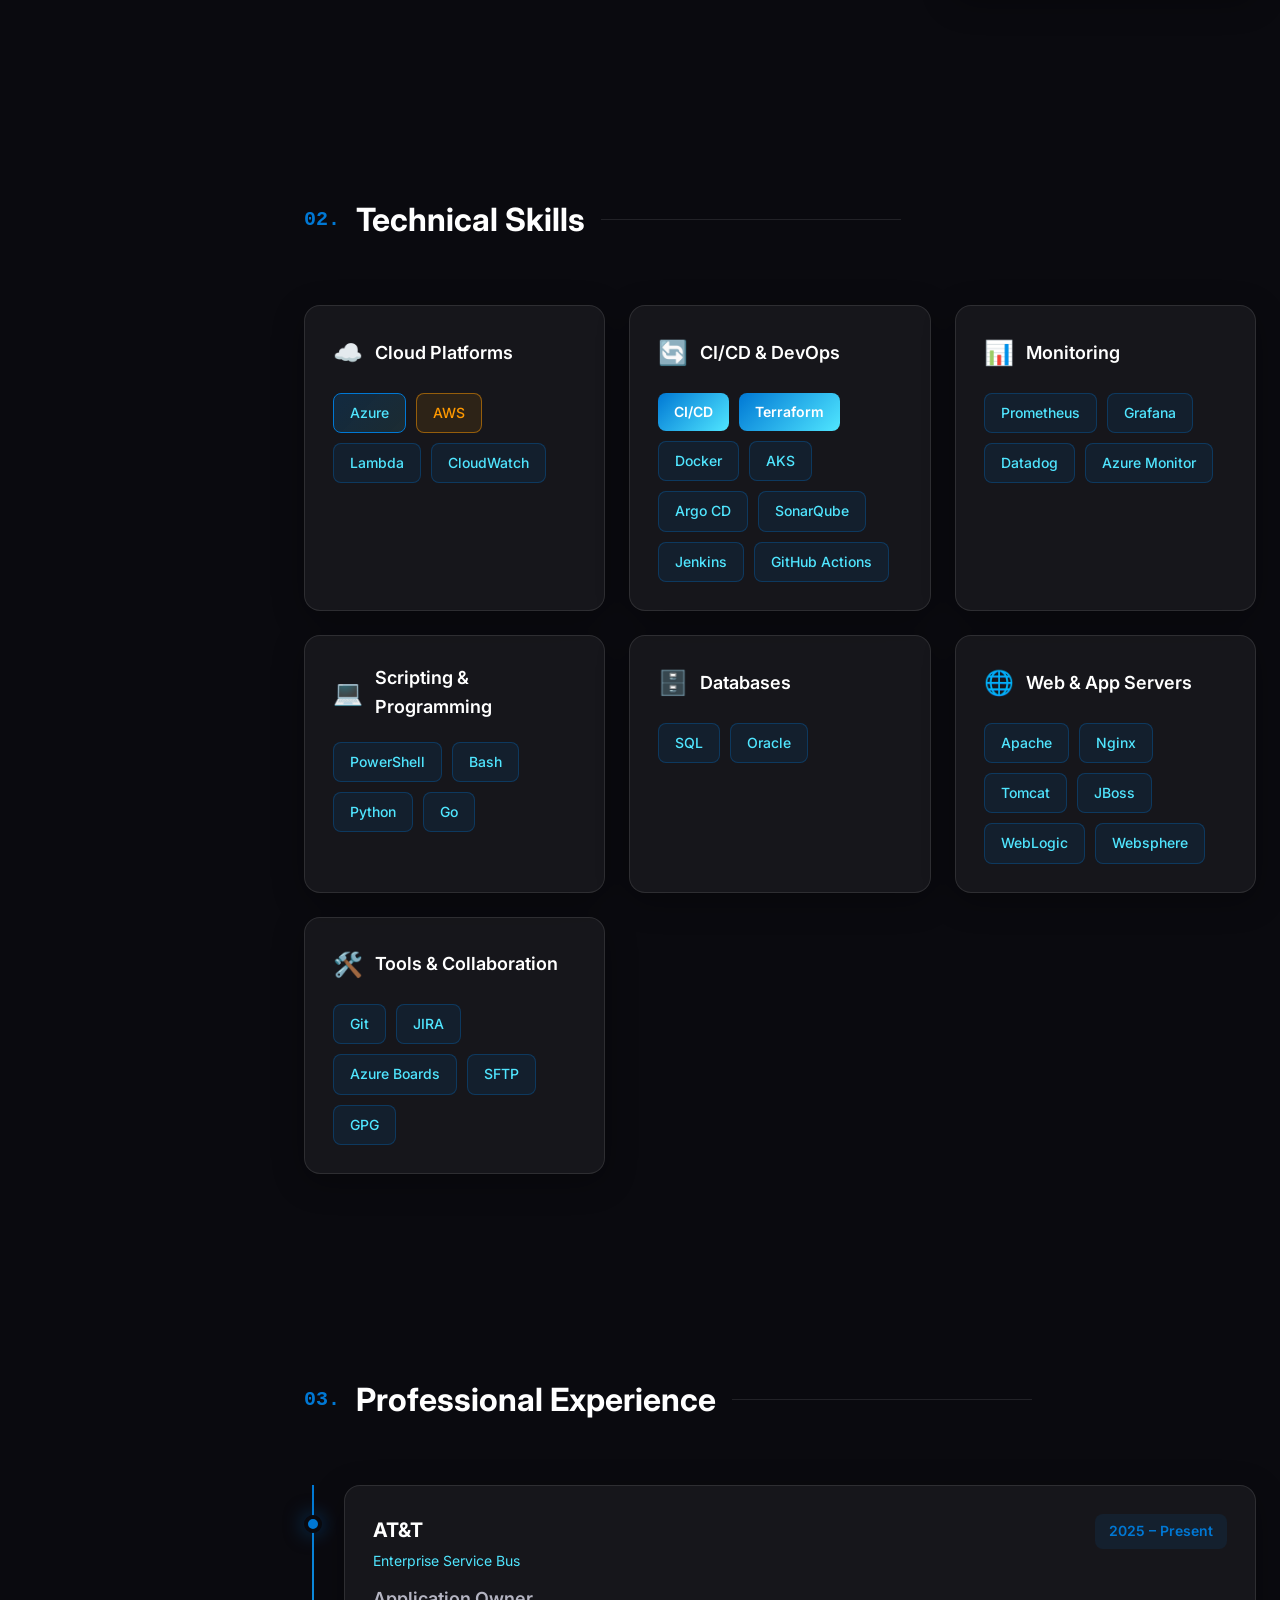
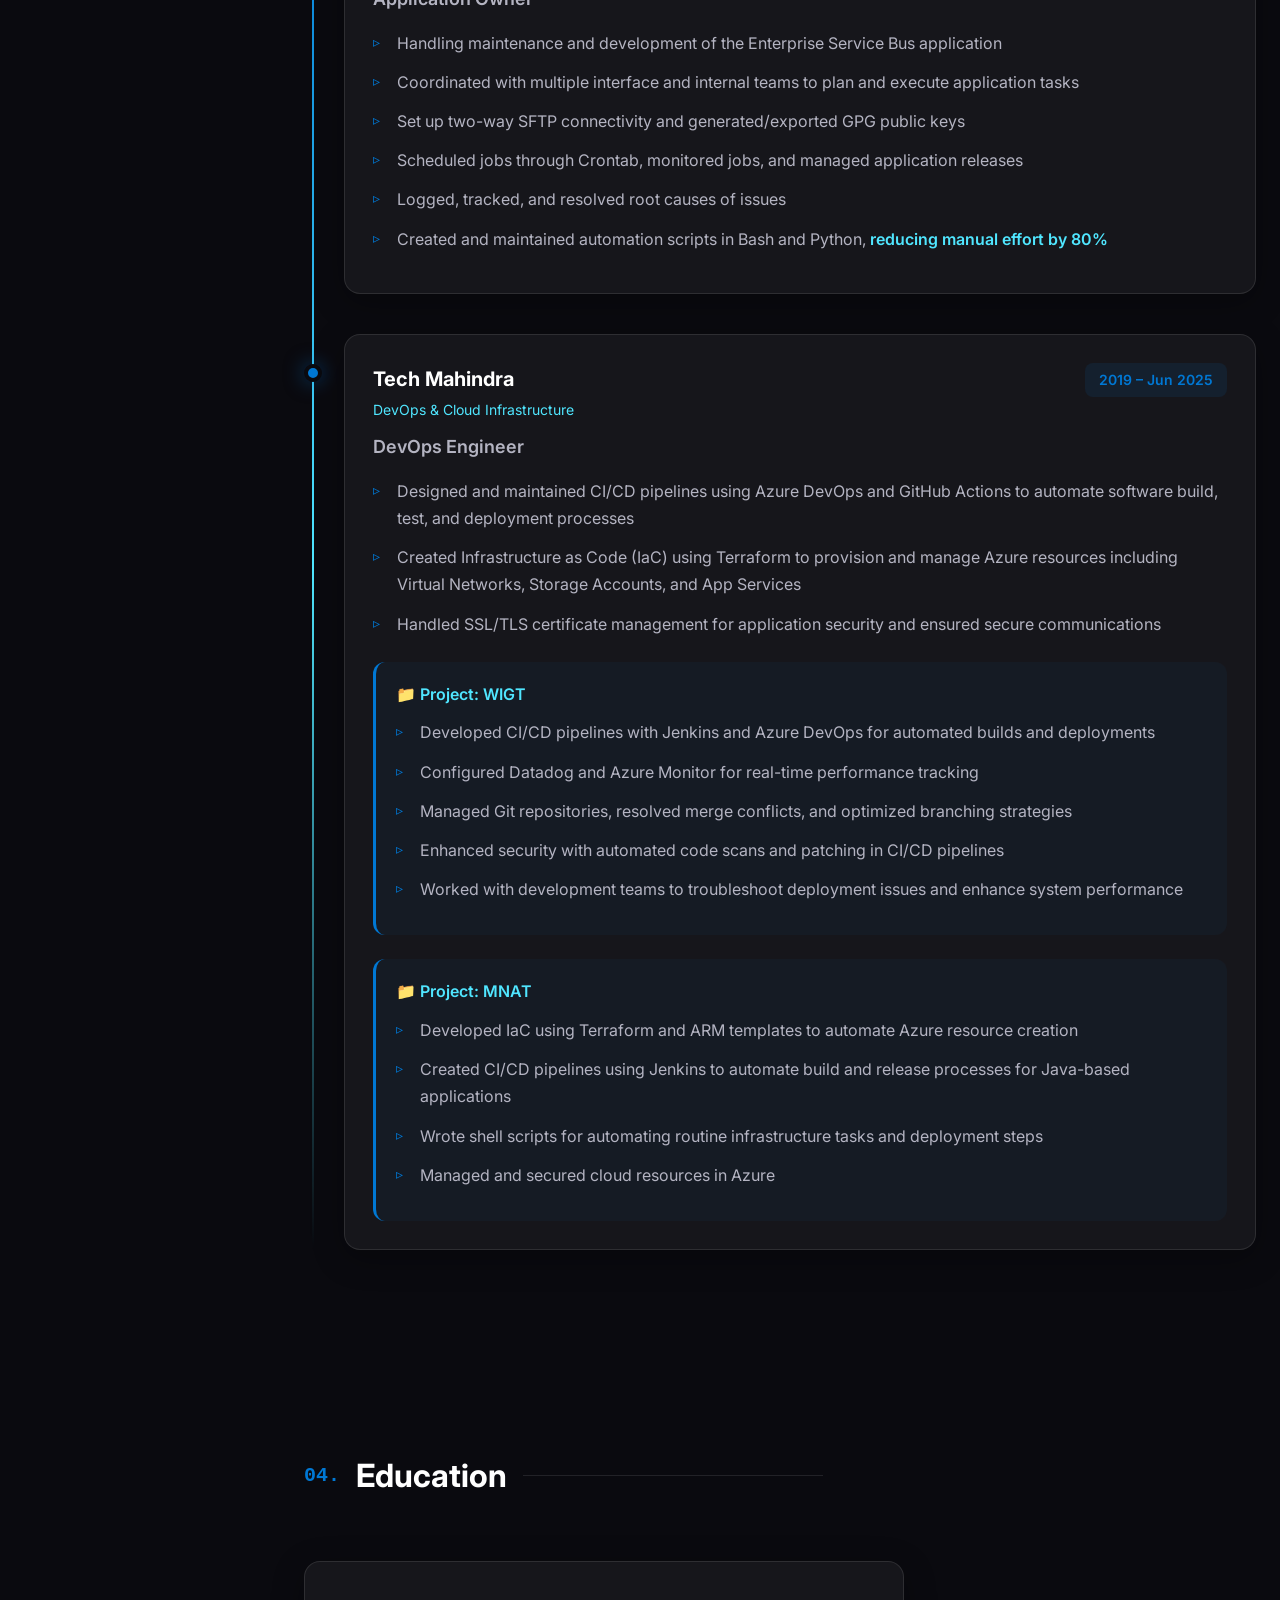
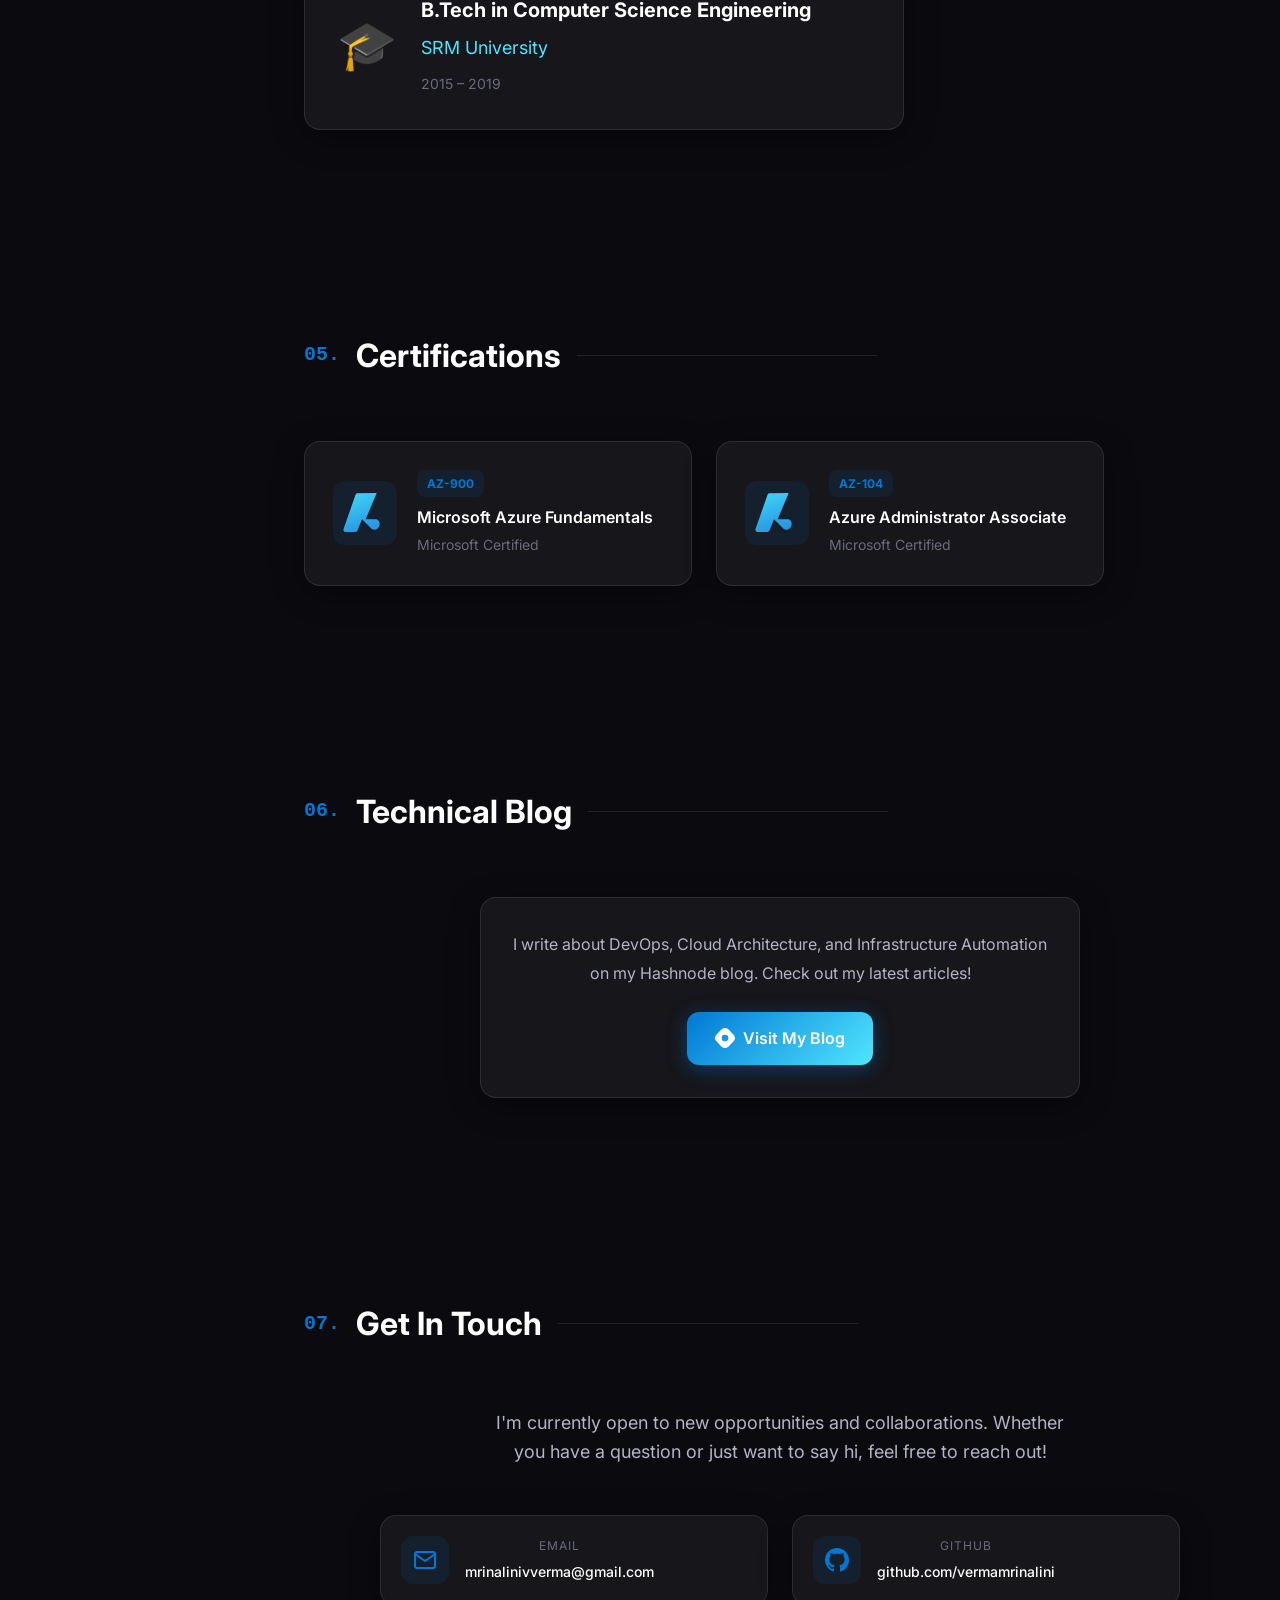
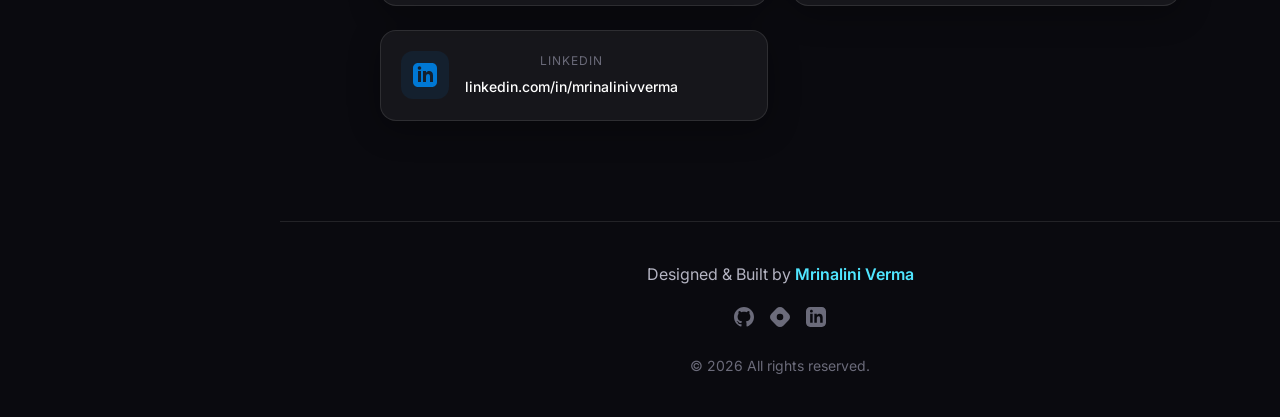
==== commit ee83839e: "style: Add numbered list to sidebar navigation" ====
--- a/index.html
+++ b/index.html
@@ -32,13 +32,13 @@
                 <span class="hamburger"></span>
             </button>
             <ul class="nav-menu" id="nav-menu">
-                <li class="nav-item"><a href="#about" class="nav-link">About</a></li>
-                <li class="nav-item"><a href="#skills" class="nav-link">Skills</a></li>
-                <li class="nav-item"><a href="#experience" class="nav-link">Experience</a></li>
-                <li class="nav-item"><a href="#education" class="nav-link">Education</a></li>
-                <li class="nav-item"><a href="#certifications" class="nav-link">Certifications</a></li>
-                <li class="nav-item"><a href="#blog" class="nav-link">Blog</a></li>
-                <li class="nav-item"><a href="#contact" class="nav-link">Contact</a></li>
+                <li class="nav-item"><a href="#about" class="nav-link"><span>01.</span> About</a></li>
+                <li class="nav-item"><a href="#skills" class="nav-link"><span>02.</span> Skills</a></li>
+                <li class="nav-item"><a href="#experience" class="nav-link"><span>03.</span> Experience</a></li>
+                <li class="nav-item"><a href="#education" class="nav-link"><span>04.</span> Education</a></li>
+                <li class="nav-item"><a href="#certifications" class="nav-link"><span>05.</span> Certifications</a></li>
+                <li class="nav-item"><a href="#blog" class="nav-link"><span>06.</span> Blog</a></li>
+                <li class="nav-item"><a href="#contact" class="nav-link"><span>07.</span> Contact</a></li>
             </ul>
         </div>
     </nav>
@@ -555,7 +555,7 @@
     </footer>
 
     <!-- Scripts -->
-    <script src="js/main.js?v=3"></script>
+    <script src="js/main.js?v=4"></script>
 </body>
 
 </html>
--- a/css/styles.css
+++ b/css/styles.css
@@ -76,6 +76,8 @@
     color: var(--text-primary);
     background: var(--bg-primary);
     overflow-x: hidden;
+    padding-left: 280px;
+    /* Sidebar width */
 }
 
 a {
@@ -186,36 +188,43 @@
 /* ===================================
    NAVIGATION
    =================================== */
+/* ===================================
+   NAVIGATION (SIDEBAR)
+   =================================== */
 .navbar {
     position: fixed;
     top: 0;
     left: 0;
-    right: 0;
+    bottom: 0;
+    width: 280px;
     z-index: 1000;
-    padding: 16px 0;
-    background: rgba(10, 10, 15, 0.8);
+    padding: 40px 0;
+    background: rgba(10, 10, 15, 0.95);
     backdrop-filter: blur(20px);
     -webkit-backdrop-filter: blur(20px);
-    border-bottom: 1px solid var(--glass-border);
-    transition: var(--transition-base);
+    border-right: 1px solid var(--glass-border);
+    border-bottom: none;
+    transition: var(--transition-base);
+    display: flex;
+    flex-direction: column;
 }
 
 .nav-container {
-    max-width: var(--container-max);
-    margin: 0 auto;
-    padding: var(--container-padding);
-    display: flex;
-    align-items: center;
-    justify-content: space-between;
+    padding: 0;
+    display: flex;
+    flex-direction: column;
+    align-items: flex-start;
+    height: 100%;
+    width: 100%;
 }
 
 .nav-logo {
-    display: flex;
-    align-items: center;
+    margin-bottom: 40px;
+    padding-left: 40px;
 }
 
 .logo-text {
-    font-size: var(--font-size-xl);
+    font-size: var(--font-size-2xl);
     font-weight: 800;
     background: var(--azure-gradient);
     -webkit-background-clip: text;
@@ -225,35 +234,52 @@
 
 .nav-menu {
     display: flex;
-    align-items: center;
-    gap: 32px;
+    flex-direction: column;
+    align-items: flex-start;
+    gap: 16px;
+    width: 100%;
+    padding-left: 0;
 }
 
 .nav-link {
+    font-size: var(--font-size-base);
+    font-weight: 500;
+    color: var(--text-muted);
+    padding: 10px 10px 10px 40px;
+    position: relative;
+    width: 100%;
+    text-align: left;
+    border-left: 3px solid transparent;
+    transition: all 0.3s ease;
+}
+
+.nav-link::after {
+    display: none;
+}
+
+.nav-link span {
+    font-family: monospace;
+    margin-right: 12px;
+    color: var(--azure-blue);
     font-size: var(--font-size-sm);
-    font-weight: 500;
-    color: var(--text-secondary);
-    padding: 8px 0;
-    position: relative;
-}
-
-.nav-link::after {
-    content: '';
-    position: absolute;
-    bottom: 0;
-    left: 0;
-    width: 0;
-    height: 2px;
-    background: var(--azure-blue);
-    transition: var(--transition-base);
+    opacity: 0.8;
+}
+
+.nav-link:hover span {
+    opacity: 1;
 }
 
 .nav-link:hover {
     color: var(--azure-blue-light);
-}
-
-.nav-link:hover::after {
-    width: 100%;
+    background: rgba(255, 255, 255, 0.03);
+    padding-left: 45px;
+}
+
+.nav-link.active {
+    color: var(--text-primary);
+    border-left-color: var(--azure-blue);
+    background: linear-gradient(90deg, rgba(0, 120, 212, 0.1) 0%, transparent 100%);
+    font-weight: 600;
 }
 
 .nav-toggle {
@@ -302,7 +328,7 @@
     justify-content: center;
     position: relative;
     overflow: hidden;
-    padding-top: 80px;
+    padding-top: 0;
 }
 
 .hero-background {
@@ -998,6 +1024,36 @@
 @media (max-width: 768px) {
     :root {
         --section-padding: 60px 0;
+    }
+
+    body {
+        padding-left: 0;
+        /* Reset body padding for mobile */
+    }
+
+    .navbar {
+        width: 100%;
+        height: auto;
+        bottom: auto;
+        padding: 16px 0;
+        border-right: none;
+        border-bottom: 1px solid var(--glass-border);
+        flex-direction: row;
+    }
+
+    .nav-container {
+        flex-direction: row;
+        justify-content: space-between;
+        padding: 0 24px;
+        align-items: center;
+    }
+
+    .nav-logo {
+        margin-bottom: 0;
+    }
+
+    .logo-text {
+        font-size: var(--font-size-xl);
     }
 
     .nav-menu {
@@ -1015,6 +1071,19 @@
         visibility: hidden;
         transition: var(--transition-base);
         border-bottom: 1px solid var(--glass-border);
+        align-items: center;
+        /* Center mobile menu items */
+    }
+
+    .nav-link {
+        text-align: center;
+        padding: 10px;
+        border-left: none;
+    }
+
+    .nav-link:hover {
+        padding-left: 10px;
+        background: none;
     }
 
     .nav-menu.active {
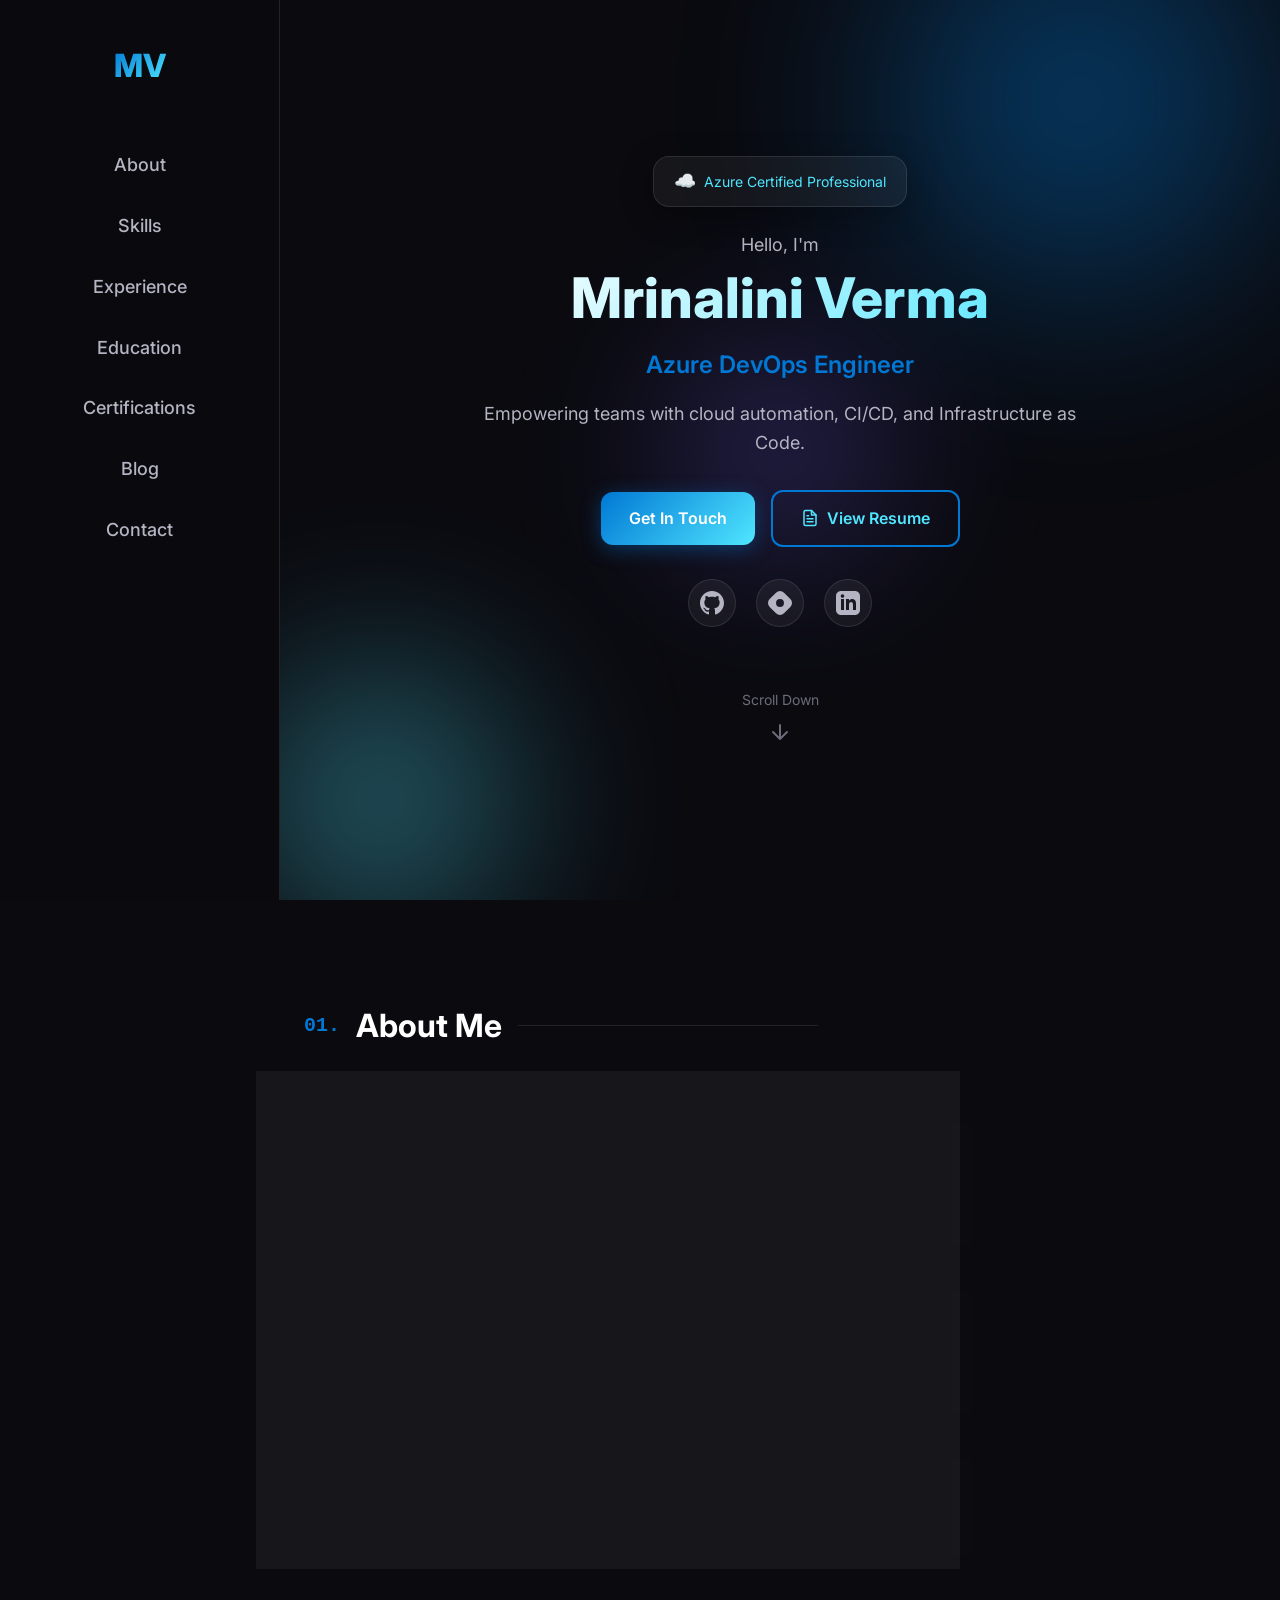
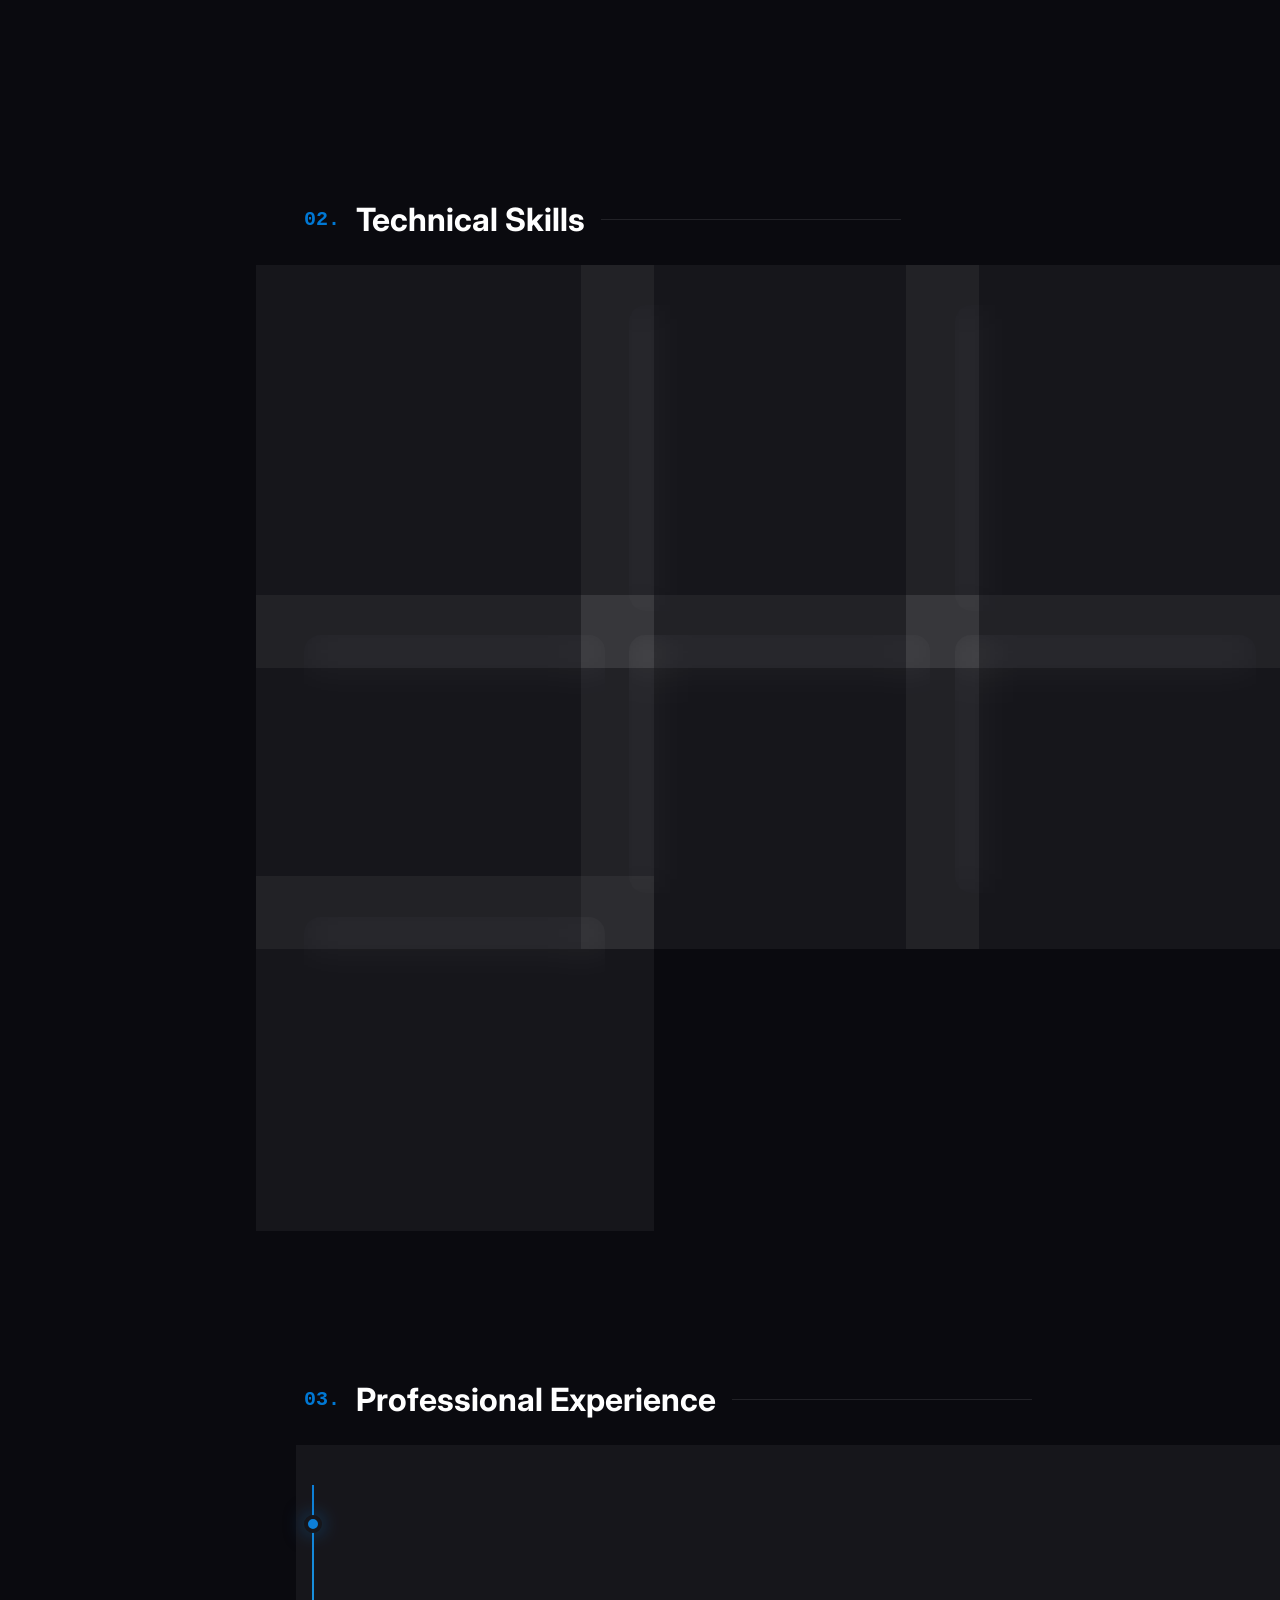
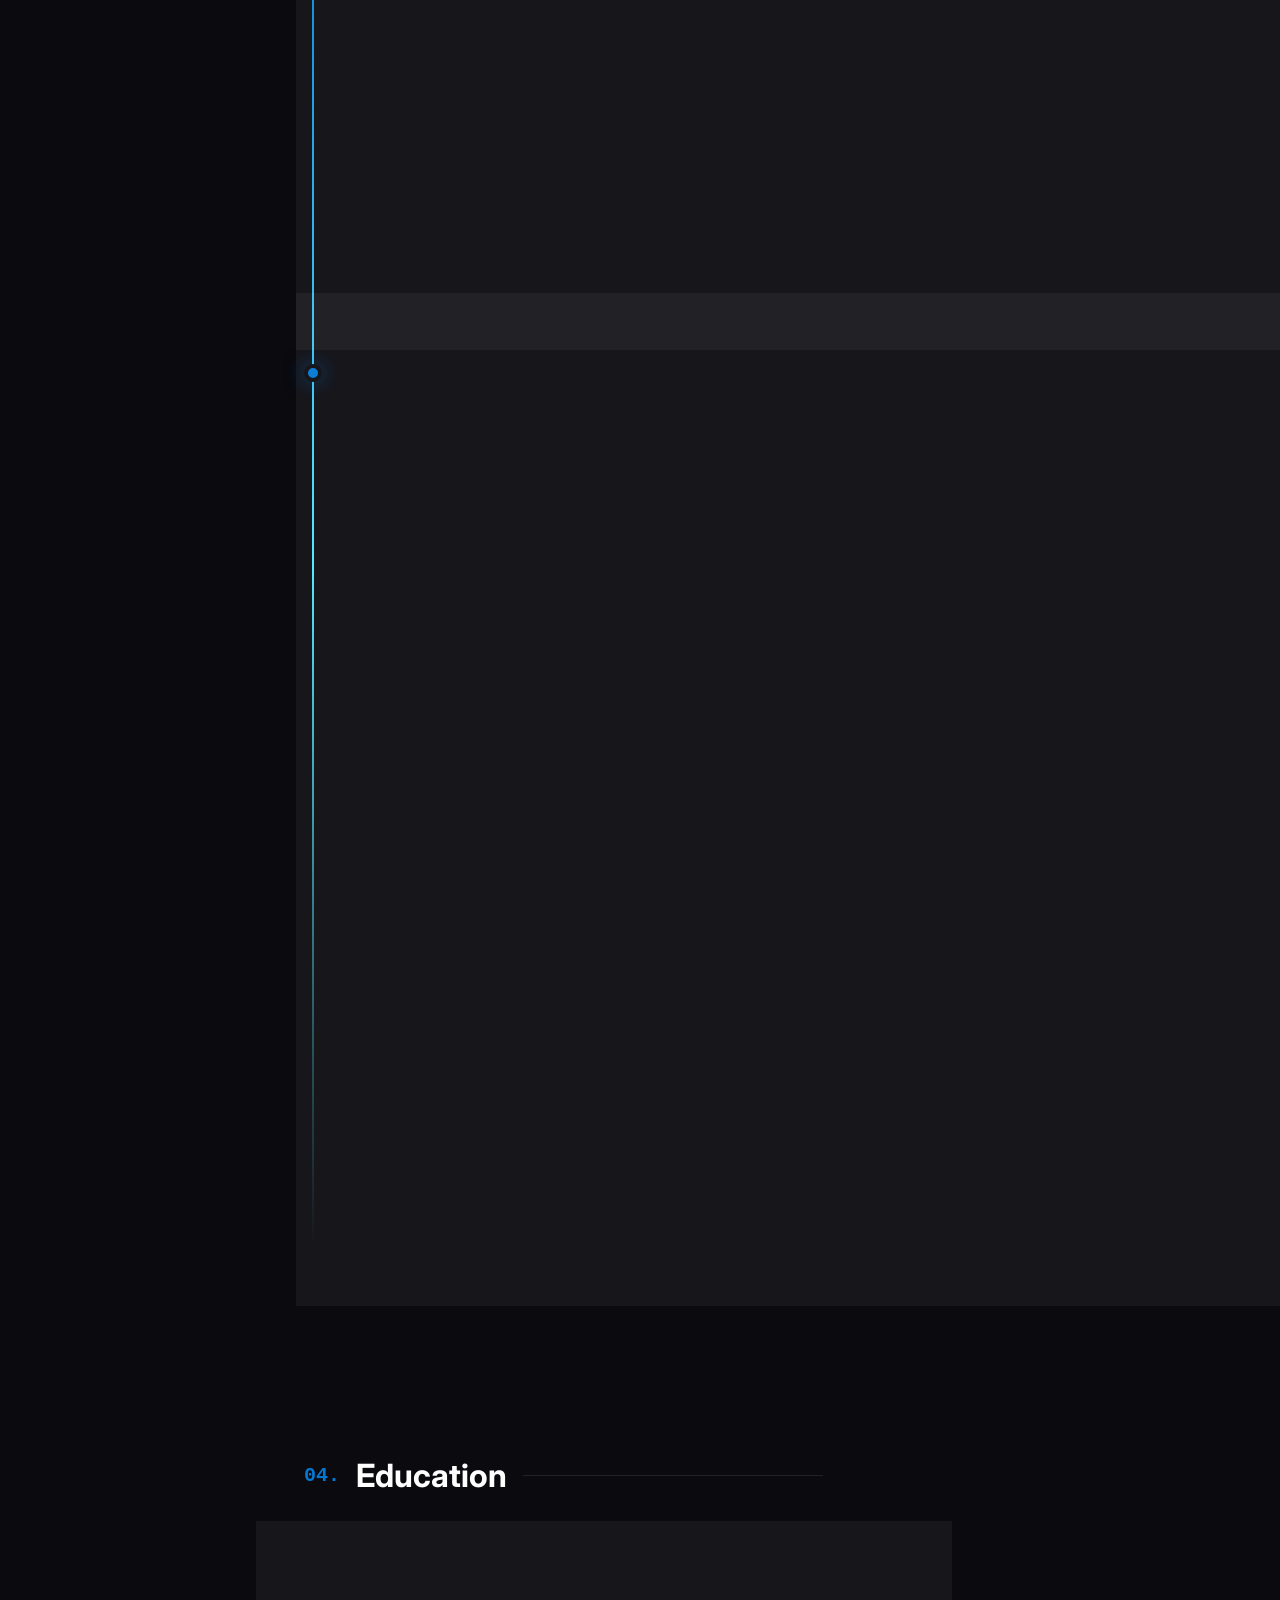
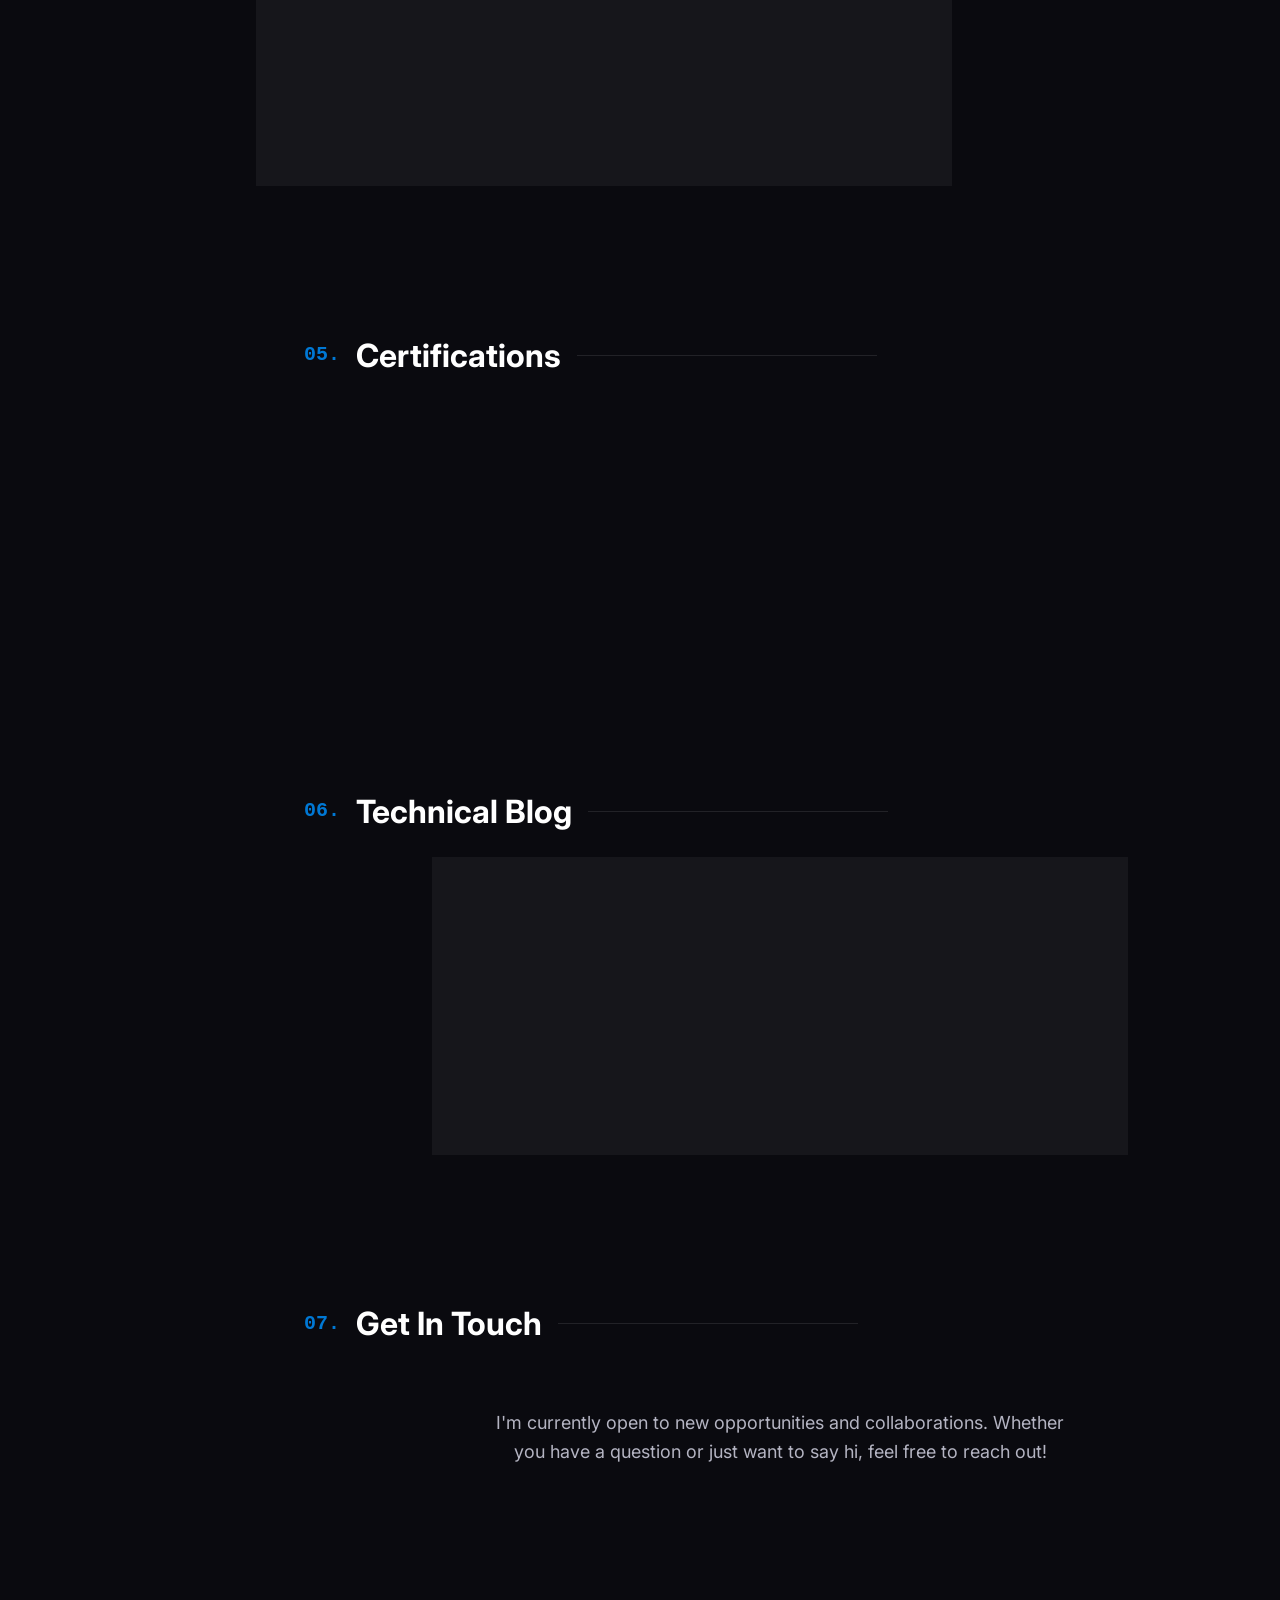
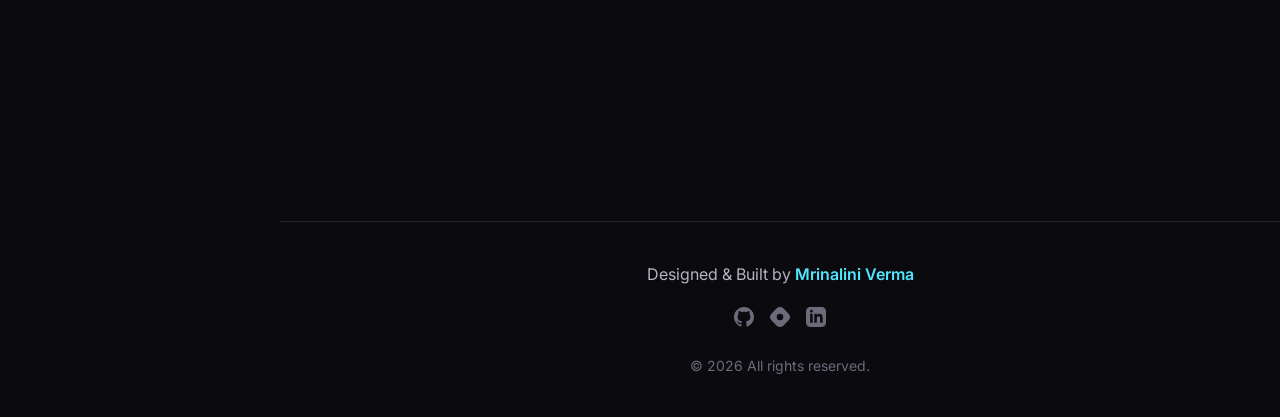
==== commit 920811b4: "style: Update sidebar to left-aligned book index style" ====
--- a/index.html
+++ b/index.html
@@ -32,13 +32,13 @@
                 <span class="hamburger"></span>
             </button>
             <ul class="nav-menu" id="nav-menu">
-                <li class="nav-item"><a href="#about" class="nav-link"><span>01.</span> About</a></li>
-                <li class="nav-item"><a href="#skills" class="nav-link"><span>02.</span> Skills</a></li>
-                <li class="nav-item"><a href="#experience" class="nav-link"><span>03.</span> Experience</a></li>
-                <li class="nav-item"><a href="#education" class="nav-link"><span>04.</span> Education</a></li>
-                <li class="nav-item"><a href="#certifications" class="nav-link"><span>05.</span> Certifications</a></li>
-                <li class="nav-item"><a href="#blog" class="nav-link"><span>06.</span> Blog</a></li>
-                <li class="nav-item"><a href="#contact" class="nav-link"><span>07.</span> Contact</a></li>
+                <li class="nav-item"><a href="#about" class="nav-link">About</a></li>
+                <li class="nav-item"><a href="#skills" class="nav-link">Skills</a></li>
+                <li class="nav-item"><a href="#experience" class="nav-link">Experience</a></li>
+                <li class="nav-item"><a href="#education" class="nav-link">Education</a></li>
+                <li class="nav-item"><a href="#certifications" class="nav-link">Certifications</a></li>
+                <li class="nav-item"><a href="#blog" class="nav-link">Blog</a></li>
+                <li class="nav-item"><a href="#contact" class="nav-link">Contact</a></li>
             </ul>
         </div>
     </nav>
@@ -555,7 +555,7 @@
     </footer>
 
     <!-- Scripts -->
-    <script src="js/main.js?v=4"></script>
+    <script src="js/main.js?v=3"></script>
 </body>
 
 </html>
--- a/css/styles.css
+++ b/css/styles.css
@@ -210,21 +210,22 @@
 }
 
 .nav-container {
-    padding: 0;
+    padding: 0 32px;
     display: flex;
     flex-direction: column;
-    align-items: flex-start;
+    align-items: center;
+    /* Center items in sidebar */
     height: 100%;
     width: 100%;
 }
 
 .nav-logo {
-    margin-bottom: 40px;
-    padding-left: 40px;
+    margin-bottom: 60px;
 }
 
 .logo-text {
-    font-size: var(--font-size-2xl);
+    font-size: var(--font-size-3xl);
+    /* Larger logo for sidebar */
     font-weight: 800;
     background: var(--azure-gradient);
     -webkit-background-clip: text;
@@ -235,51 +236,44 @@
 .nav-menu {
     display: flex;
     flex-direction: column;
-    align-items: flex-start;
-    gap: 16px;
+    align-items: center;
+    /* Center links */
+    gap: 32px;
     width: 100%;
-    padding-left: 0;
 }
 
 .nav-link {
-    font-size: var(--font-size-base);
+    font-size: var(--font-size-lg);
     font-weight: 500;
-    color: var(--text-muted);
-    padding: 10px 10px 10px 40px;
+    color: var(--text-secondary);
+    padding: 8px 0;
     position: relative;
     width: 100%;
-    text-align: left;
-    border-left: 3px solid transparent;
-    transition: all 0.3s ease;
+    text-align: center;
 }
 
 .nav-link::after {
-    display: none;
-}
-
-.nav-link span {
-    font-family: monospace;
-    margin-right: 12px;
-    color: var(--azure-blue);
-    font-size: var(--font-size-sm);
-    opacity: 0.8;
-}
-
-.nav-link:hover span {
-    opacity: 1;
+    content: '';
+    position: absolute;
+    bottom: 0;
+    left: 50%;
+    transform: translateX(-50%);
+    width: 0;
+    height: 2px;
+    background: var(--azure-blue);
+    transition: var(--transition-base);
 }
 
 .nav-link:hover {
     color: var(--azure-blue-light);
-    background: rgba(255, 255, 255, 0.03);
-    padding-left: 45px;
+}
+
+.nav-link:hover::after {
+    width: 50%;
 }
 
 .nav-link.active {
-    color: var(--text-primary);
-    border-left-color: var(--azure-blue);
-    background: linear-gradient(90deg, rgba(0, 120, 212, 0.1) 0%, transparent 100%);
-    font-weight: 600;
+    color: var(--azure-blue);
 }
 
 .nav-toggle {
@@ -1072,18 +1066,16 @@
         transition: var(--transition-base);
         border-bottom: 1px solid var(--glass-border);
         align-items: center;
-        /* Center mobile menu items */
+        /* Center on mobile */
     }
 
     .nav-link {
         text-align: center;
-        padding: 10px;
-        border-left: none;
-    }
-
-    .nav-link:hover {
-        padding-left: 10px;
-        background: none;
+    }
+
+    /* Hide numbers on mobile */
+    .nav-link::before {
+        display: none;
     }
 
     .nav-menu.active {
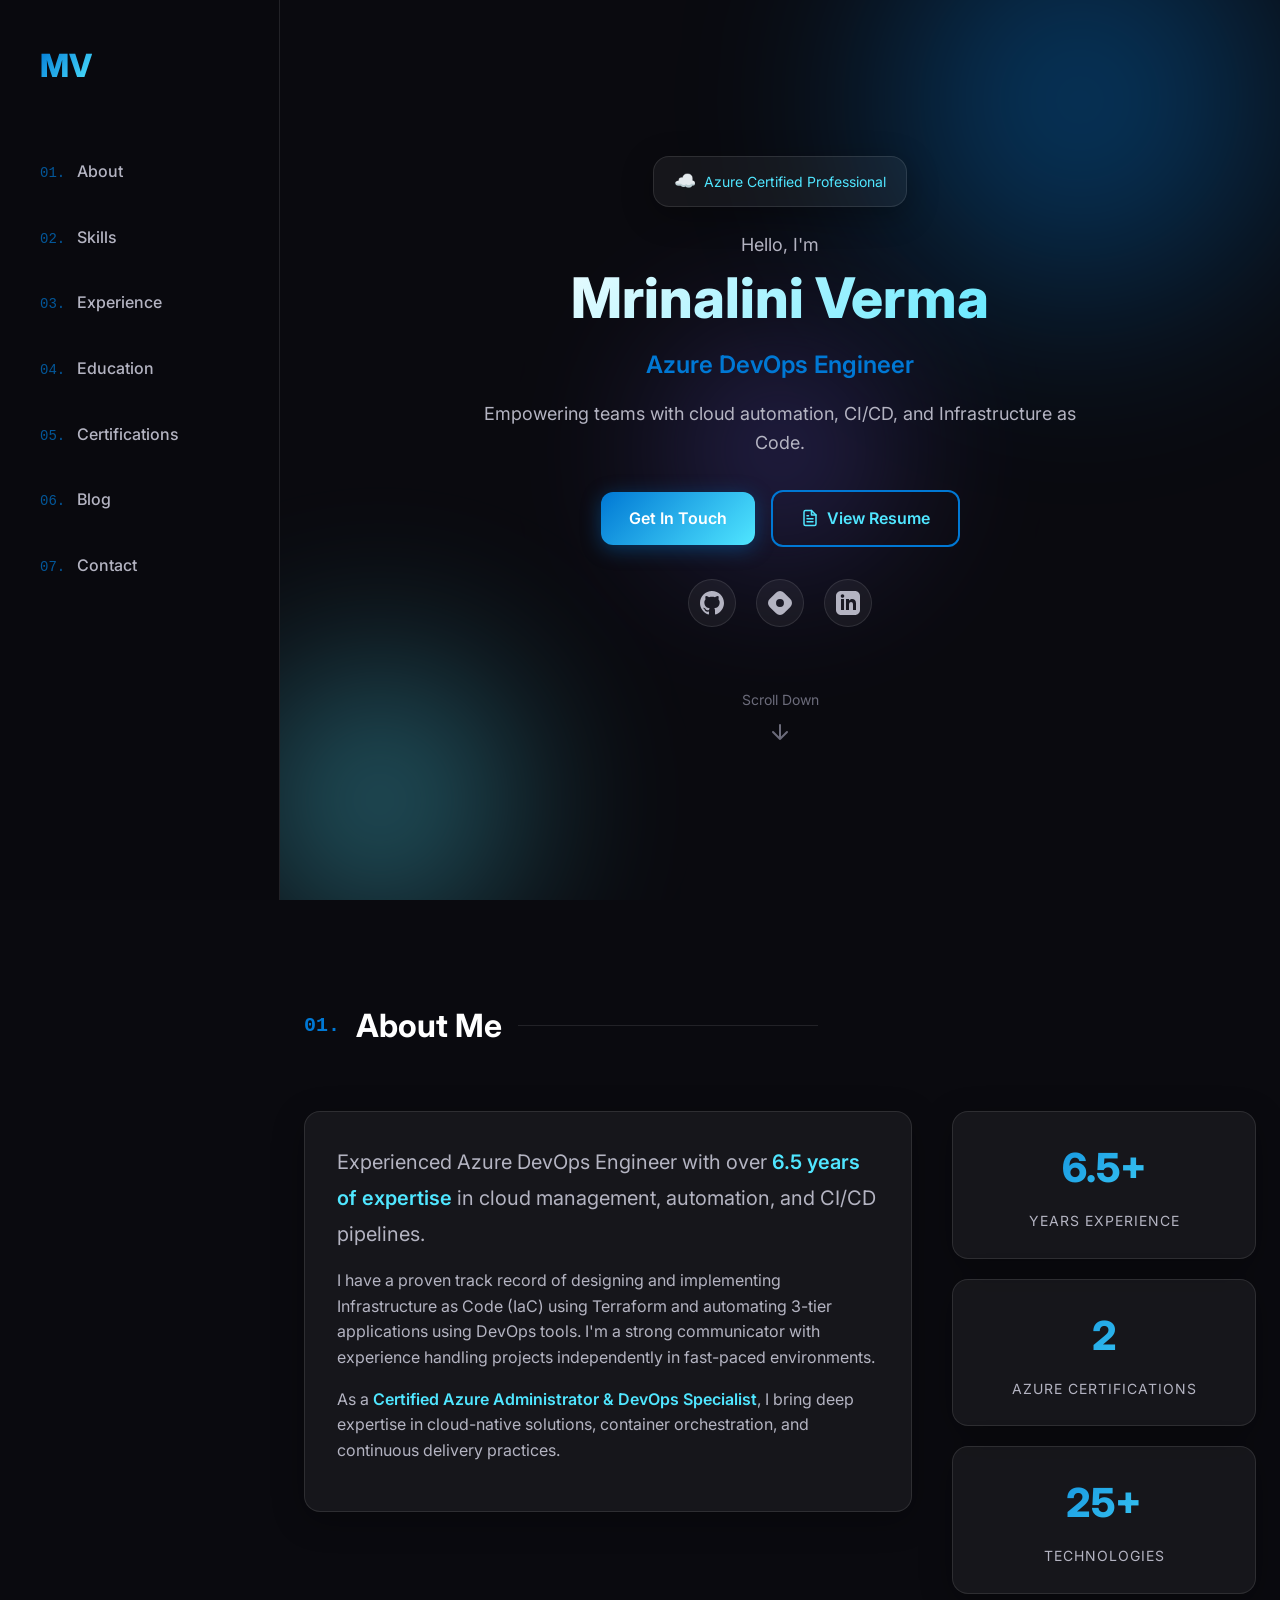
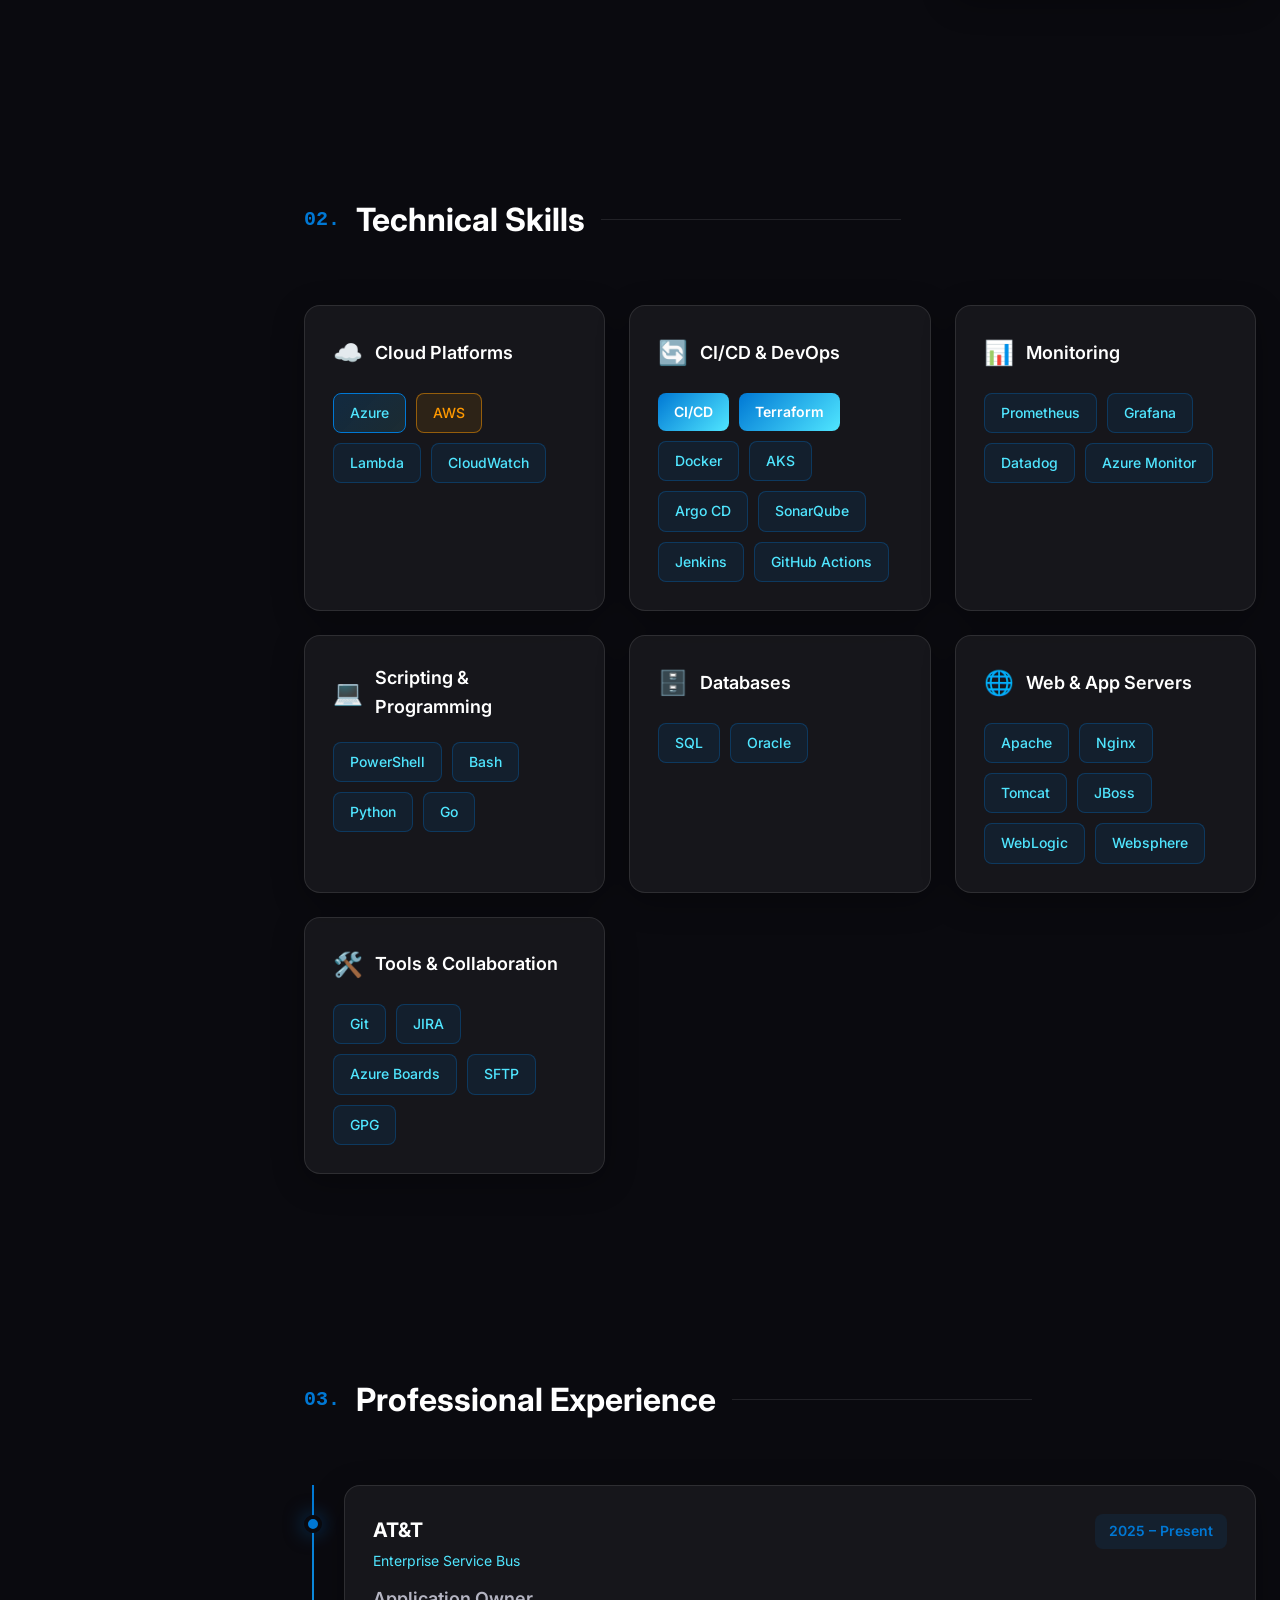
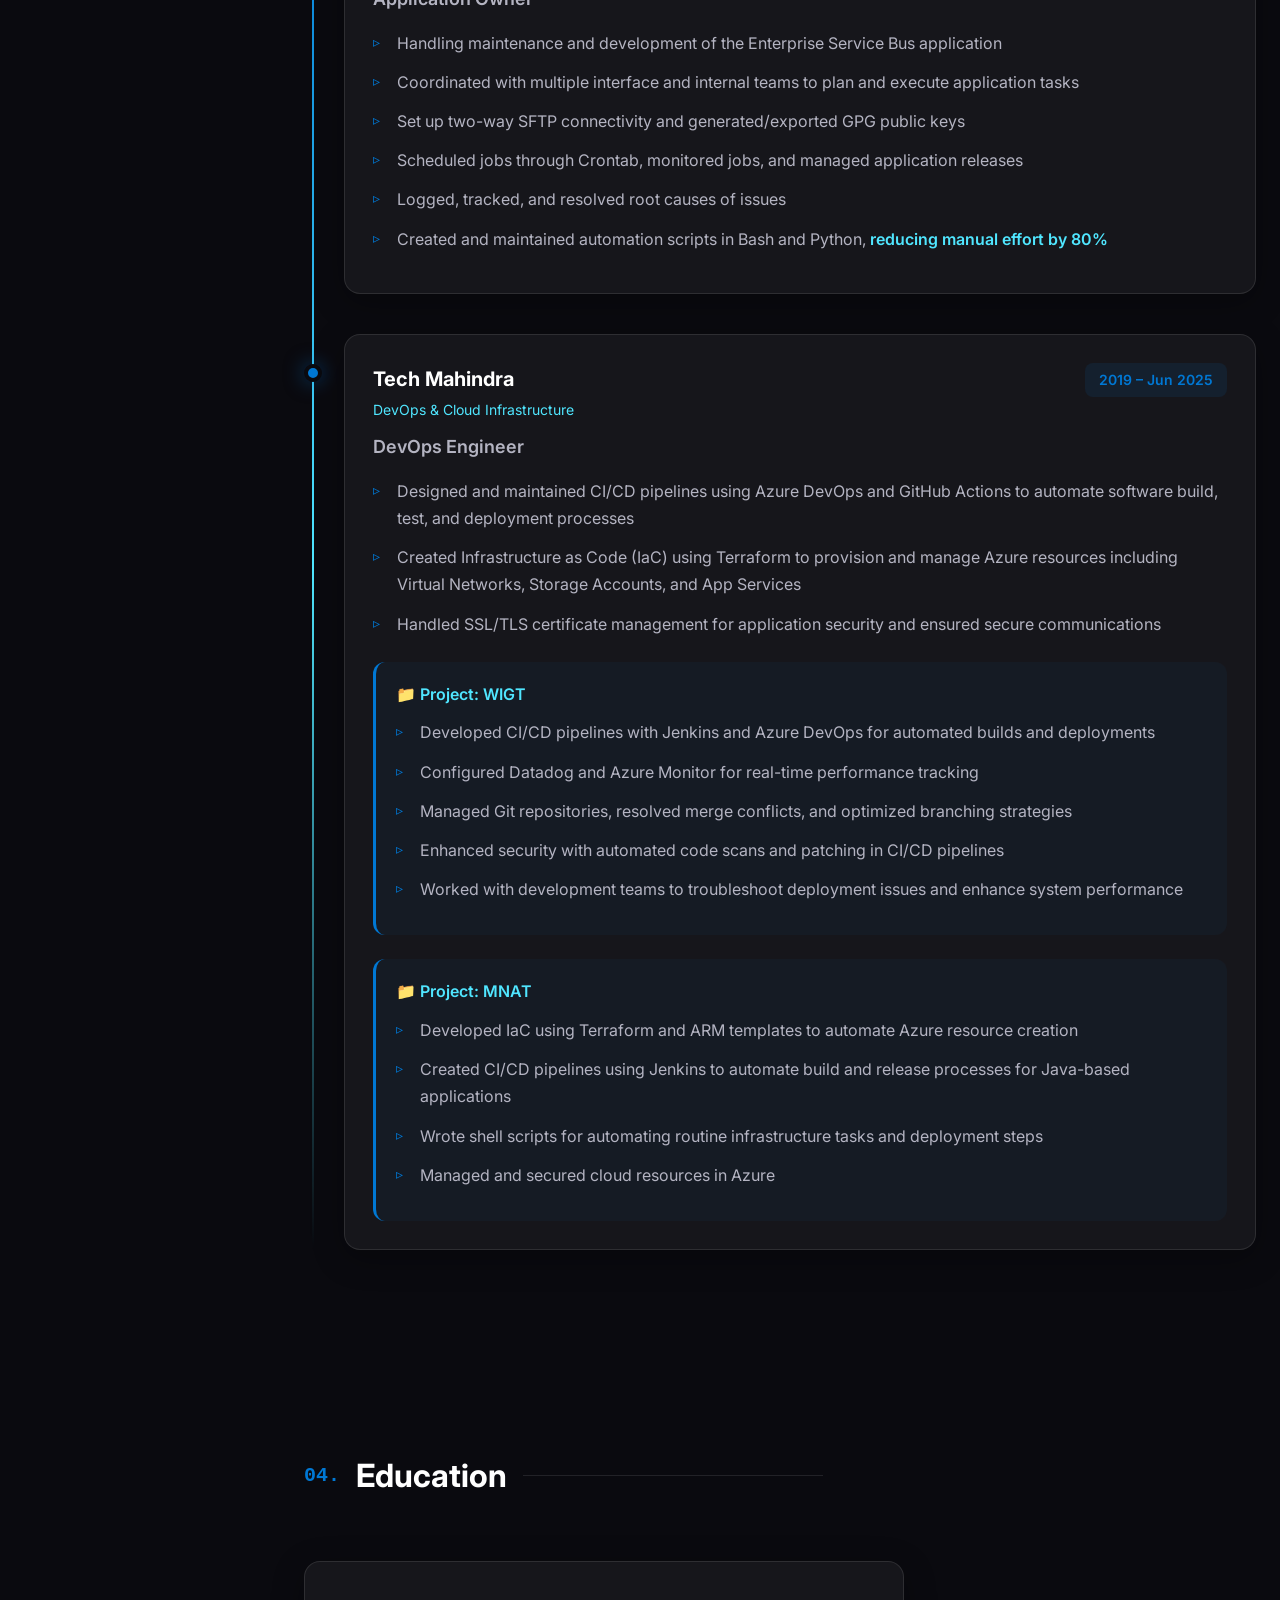
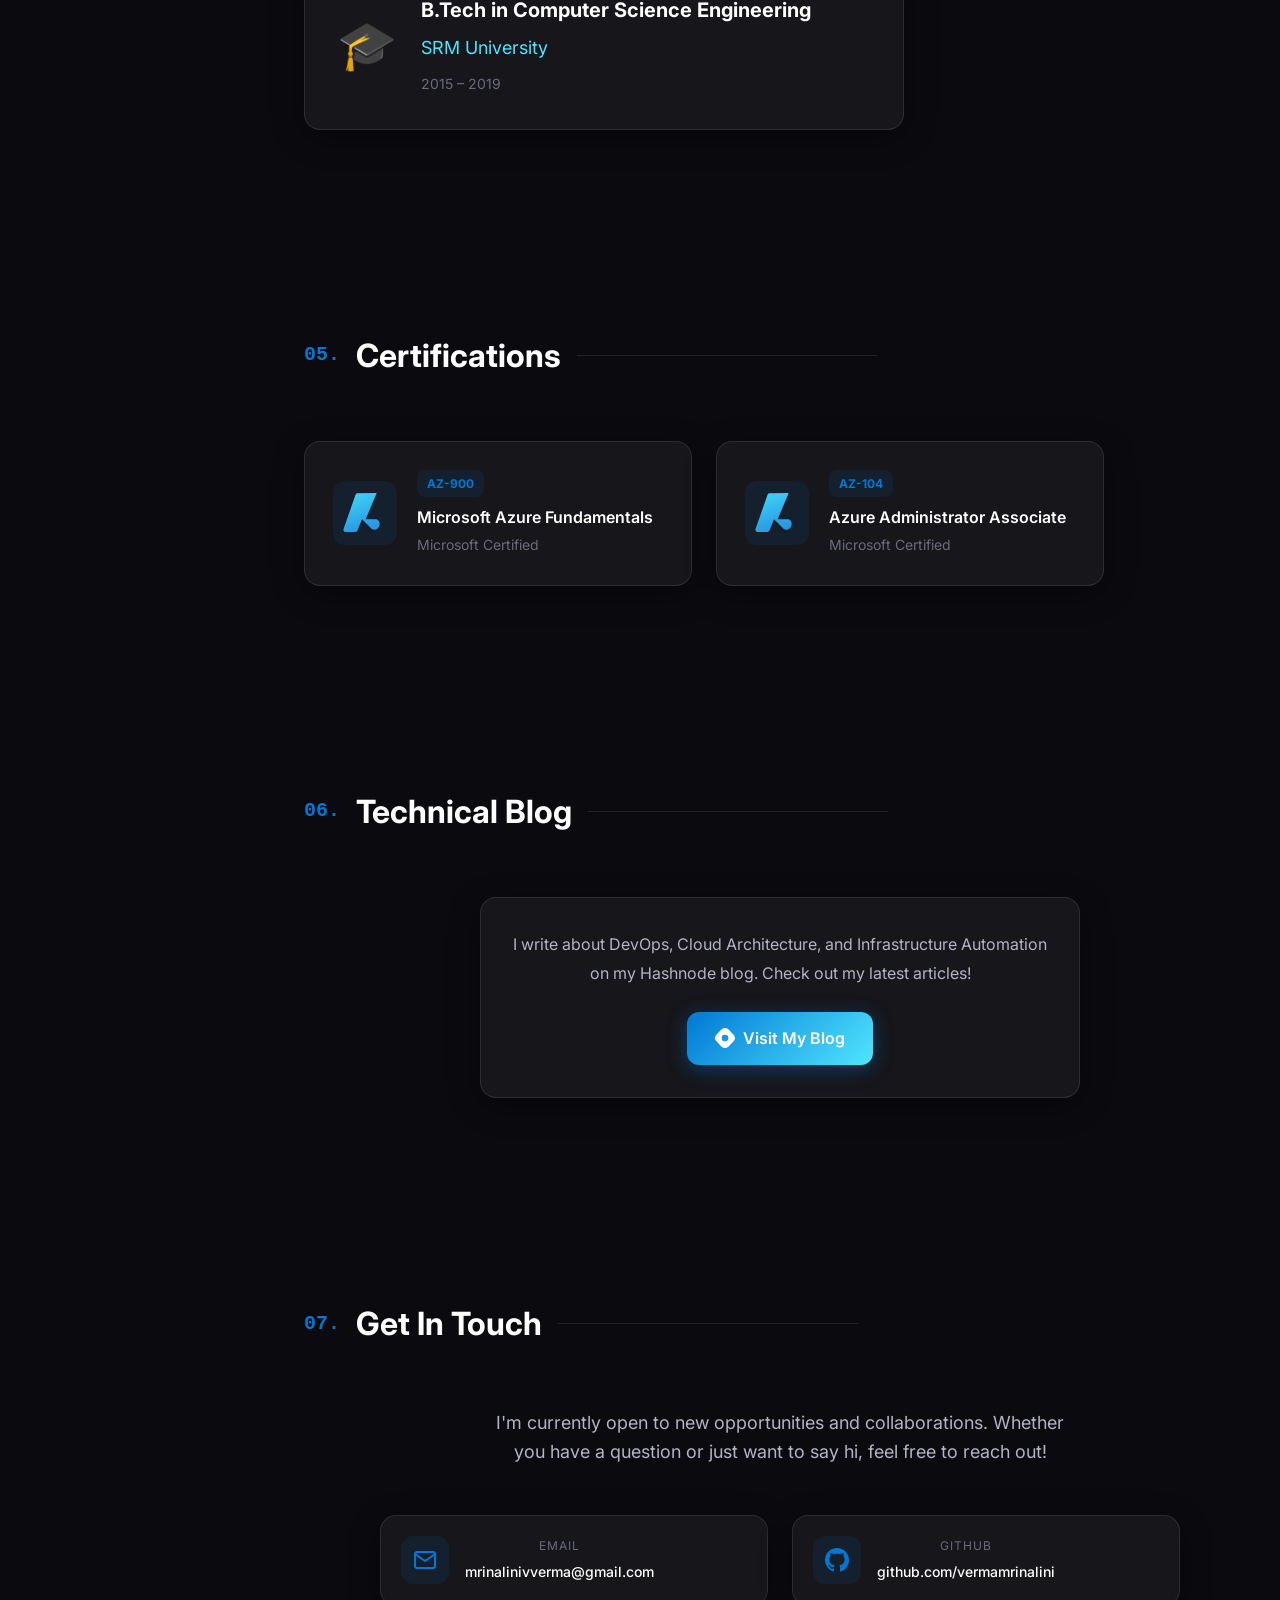
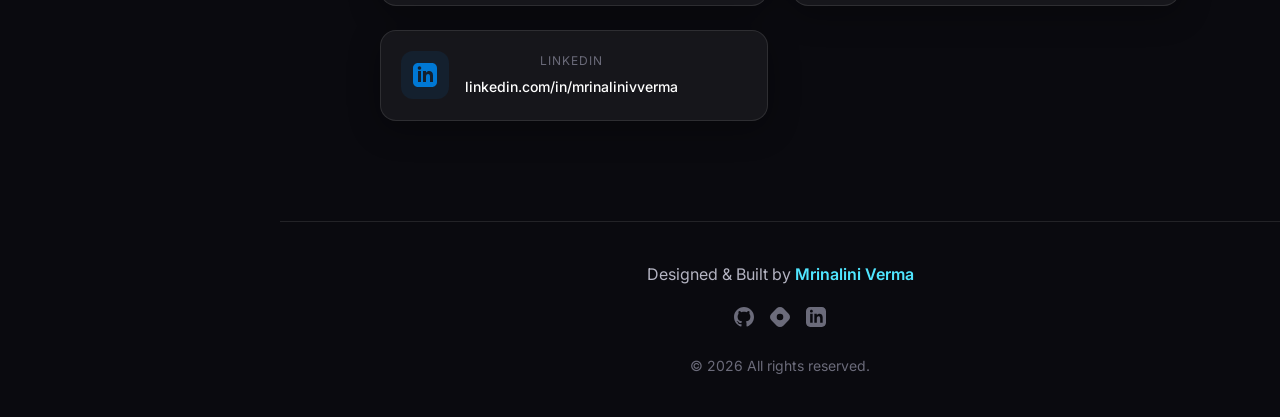
==== commit 73390acb: "feat: Add Open Graph and Twitter SEO meta tags" ====
--- a/index.html
+++ b/index.html
@@ -10,6 +10,22 @@
         content="Azure DevOps, Cloud Engineer, CI/CD, Terraform, Docker, Kubernetes, Infrastructure as Code">
     <meta name="author" content="Mrinalini Verma">
     <title>Mrinalini Verma | Azure DevOps Engineer</title>
+
+    <!-- Open Graph / Facebook -->
+    <meta property="og:type" content="website">
+    <meta property="og:url" content="https://mrinalinivverma.github.io/">
+    <meta property="og:title" content="Mrinalini Verma | Senior Azure DevOps Engineer">
+    <meta property="og:description"
+        content="Senior Azure DevOps Engineer specializing in cloud automation, CI/CD pipelines, and Infrastructure as Code.">
+    <meta property="og:image" content="https://mrinalinivverma.github.io/images/og-preview.png">
+
+    <!-- Twitter -->
+    <meta property="twitter:card" content="summary_large_image">
+    <meta property="twitter:url" content="https://mrinalinivverma.github.io/">
+    <meta property="twitter:title" content="Mrinalini Verma | Senior Azure DevOps Engineer">
+    <meta property="twitter:description"
+        content="Senior Azure DevOps Engineer specializing in cloud automation, CI/CD pipelines, and Infrastructure as Code.">
+    <meta property="twitter:image" content="https://mrinalinivverma.github.io/images/og-preview.png">
 
     <!-- Google Fonts -->
     <link rel="preconnect" href="https://fonts.googleapis.com">
--- a/css/styles.css
+++ b/css/styles.css
@@ -210,11 +210,10 @@
 }
 
 .nav-container {
-    padding: 0 32px;
+    padding: 0 0 0 40px;
     display: flex;
     flex-direction: column;
-    align-items: center;
-    /* Center items in sidebar */
+    align-items: flex-start;
     height: 100%;
     width: 100%;
 }
@@ -236,44 +235,61 @@
 .nav-menu {
     display: flex;
     flex-direction: column;
-    align-items: center;
-    /* Center links */
-    gap: 32px;
+    align-items: flex-start;
+    gap: 24px;
     width: 100%;
+    counter-reset: nav-counter;
+}
+
+.nav-item {
+    width: 100%;
+    counter-increment: nav-counter;
 }
 
 .nav-link {
-    font-size: var(--font-size-lg);
+    display: block;
+    font-size: var(--font-size-base);
     font-weight: 500;
     color: var(--text-secondary);
     padding: 8px 0;
     position: relative;
     width: 100%;
-    text-align: center;
+    text-align: left;
+    transition: var(--transition-base);
+}
+
+.nav-link::before {
+    content: "0" counter(nav-counter) ".";
+    color: var(--azure-blue);
+    font-family: monospace;
+    font-size: var(--font-size-sm);
+    margin-right: 12px;
+    opacity: 0.7;
+    transition: var(--transition-base);
+}
+
+.nav-link:hover {
+    color: var(--text-primary);
+    transform: translateX(5px);
+}
+
+.nav-link:hover::before {
+    opacity: 1;
+    color: var(--azure-blue-light);
+}
+
+.nav-link.active {
+    color: var(--text-primary);
+    font-weight: 600;
+}
+
+.nav-link.active::before {
+    opacity: 1;
+    color: var(--azure-blue-light);
 }
 
 .nav-link::after {
-    content: '';
-    position: absolute;
-    bottom: 0;
-    left: 50%;
-    transform: translateX(-50%);
-    width: 0;
-    height: 2px;
-    background: var(--azure-blue);
-    transition: var(--transition-base);
-}
-
-.nav-link:hover {
-    color: var(--azure-blue-light);
-}
-
-.nav-link:hover::after {
-    width: 50%;
-}
-
-.nav-link.active {
-    color: var(--azure-blue);
+    display: none;
 }
 
 .nav-toggle {
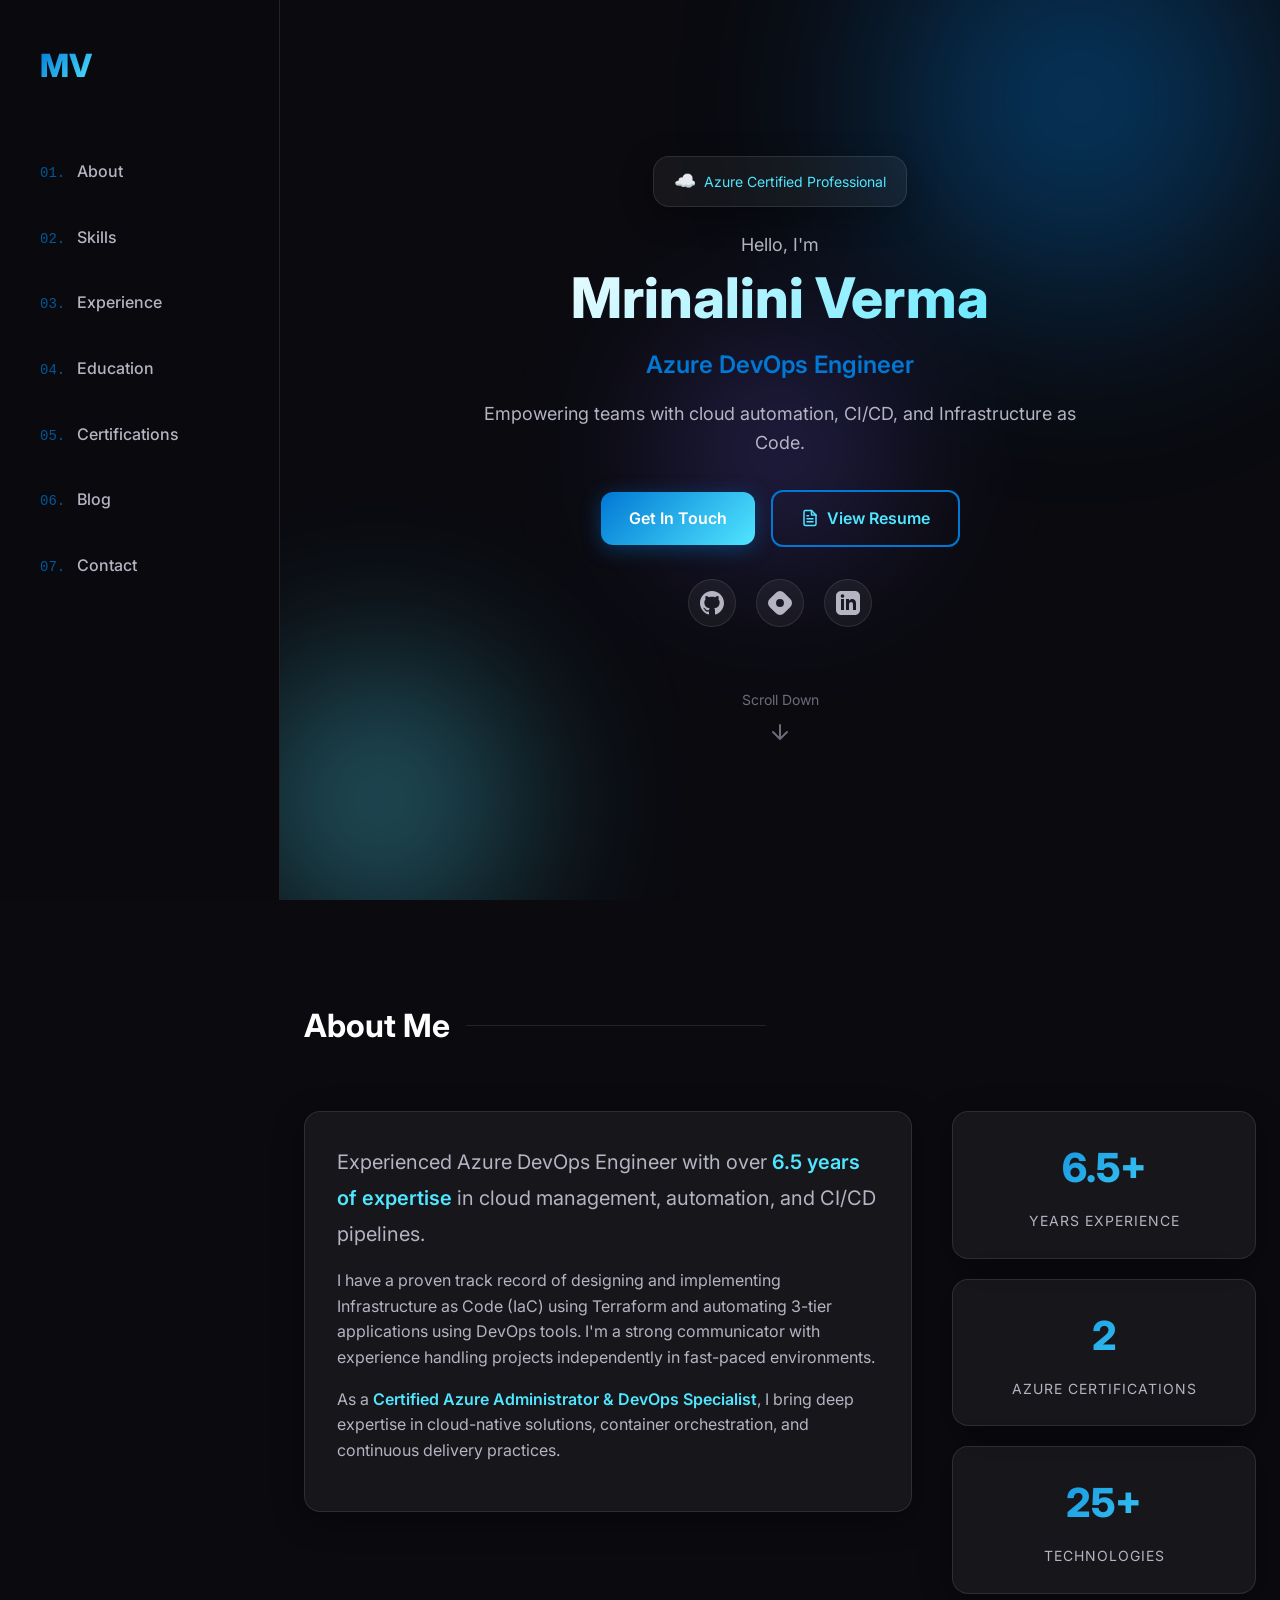
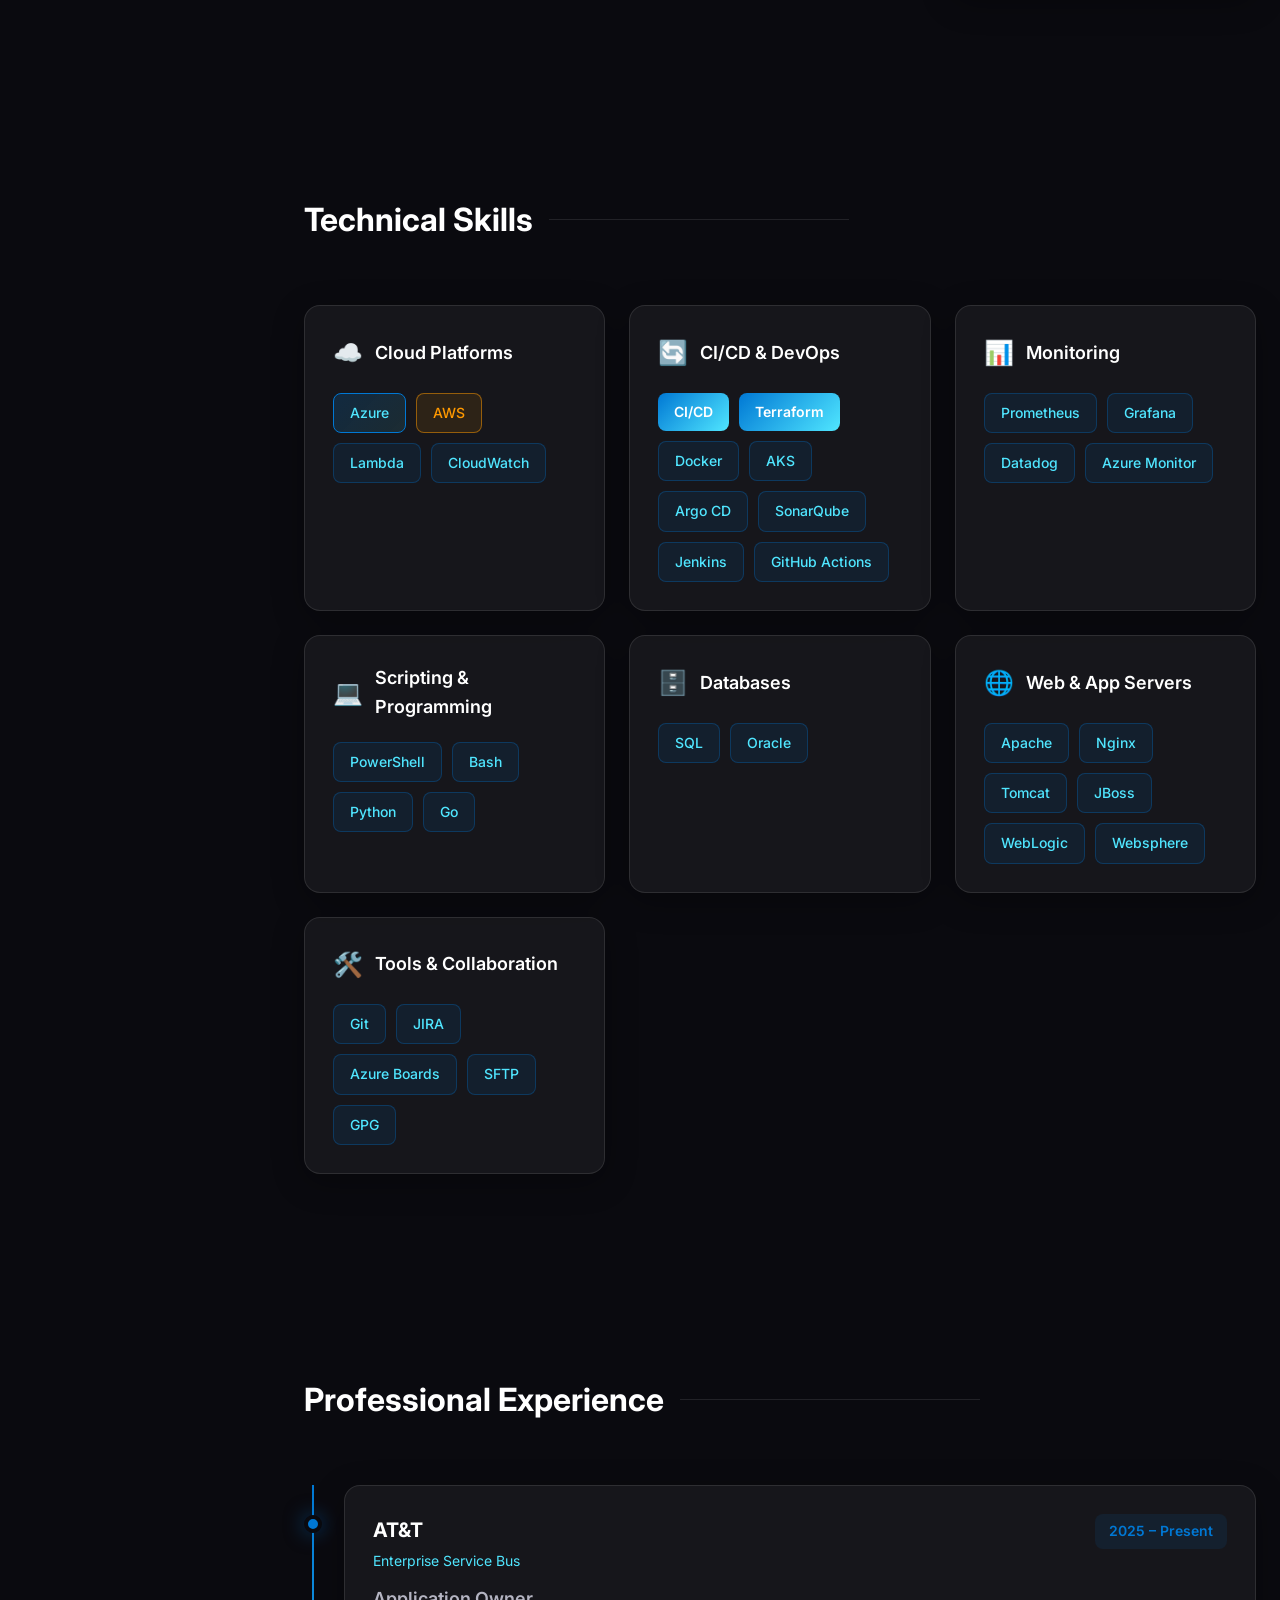
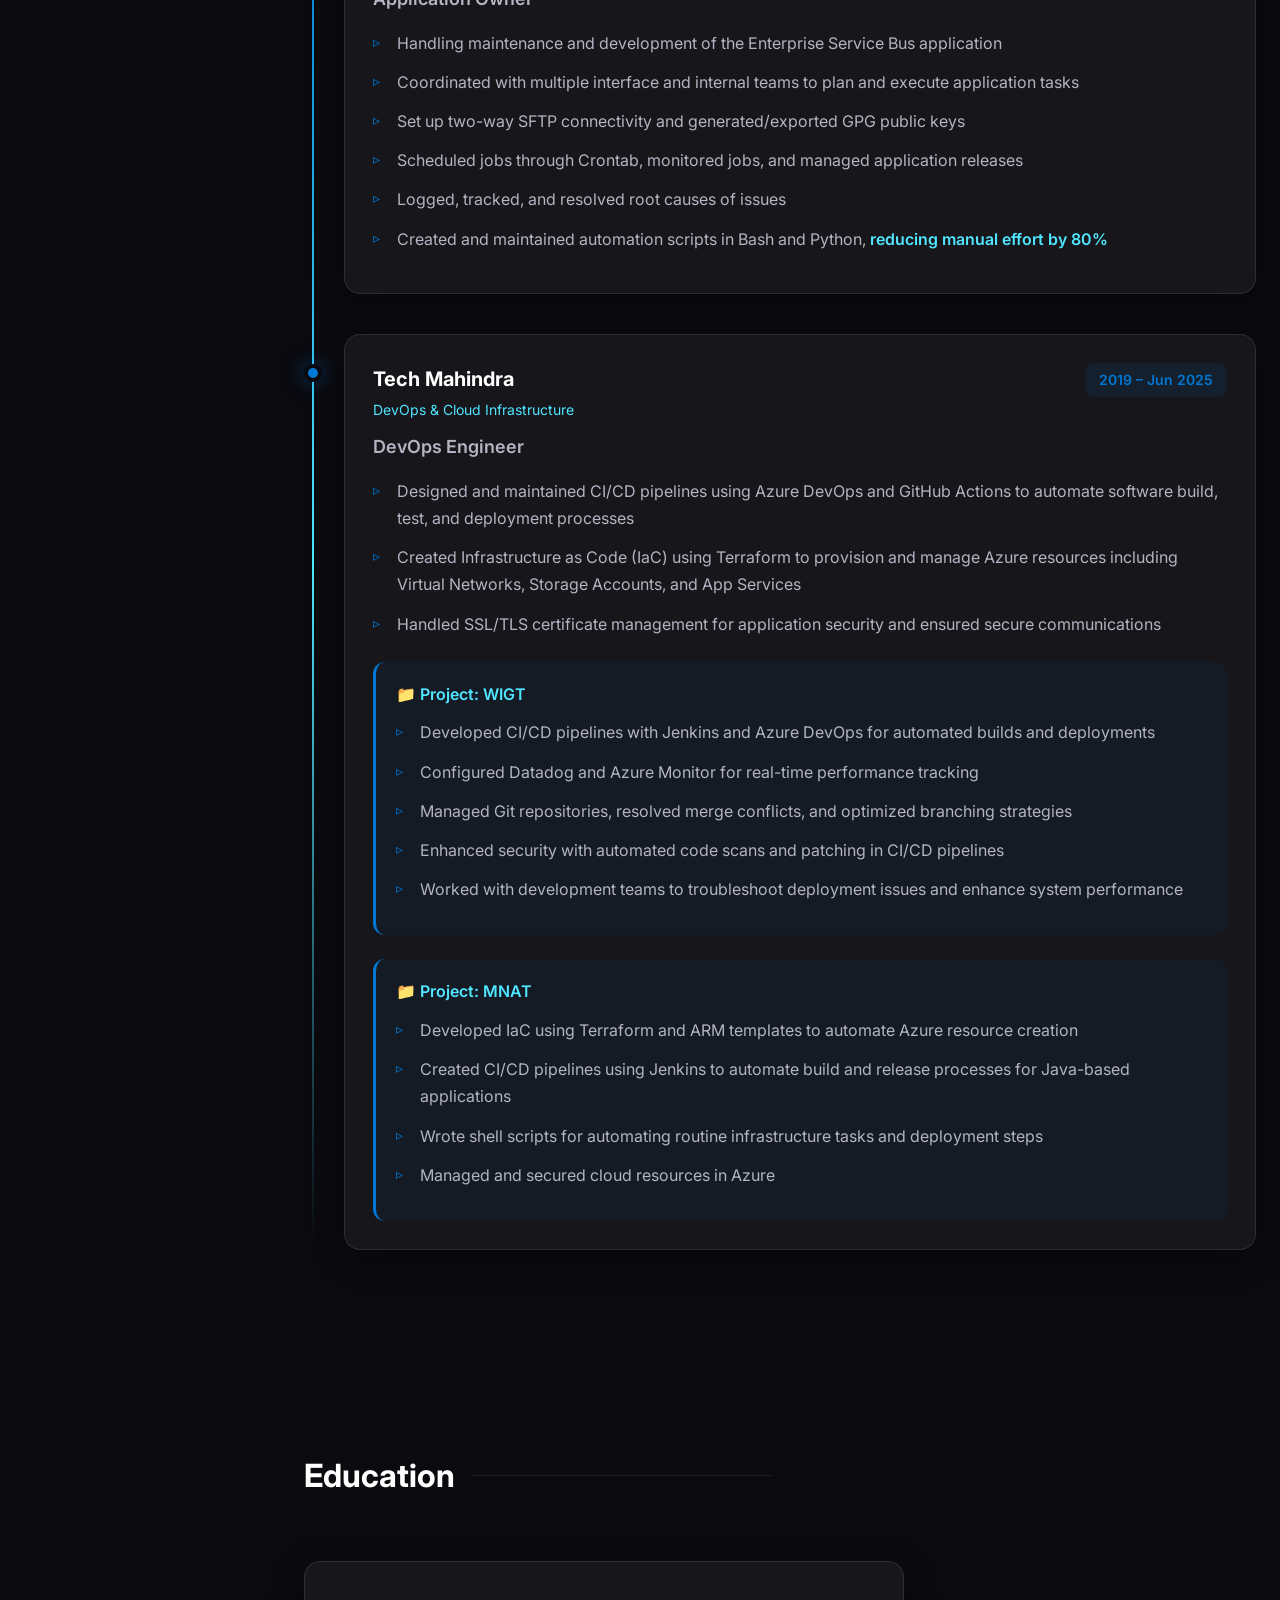
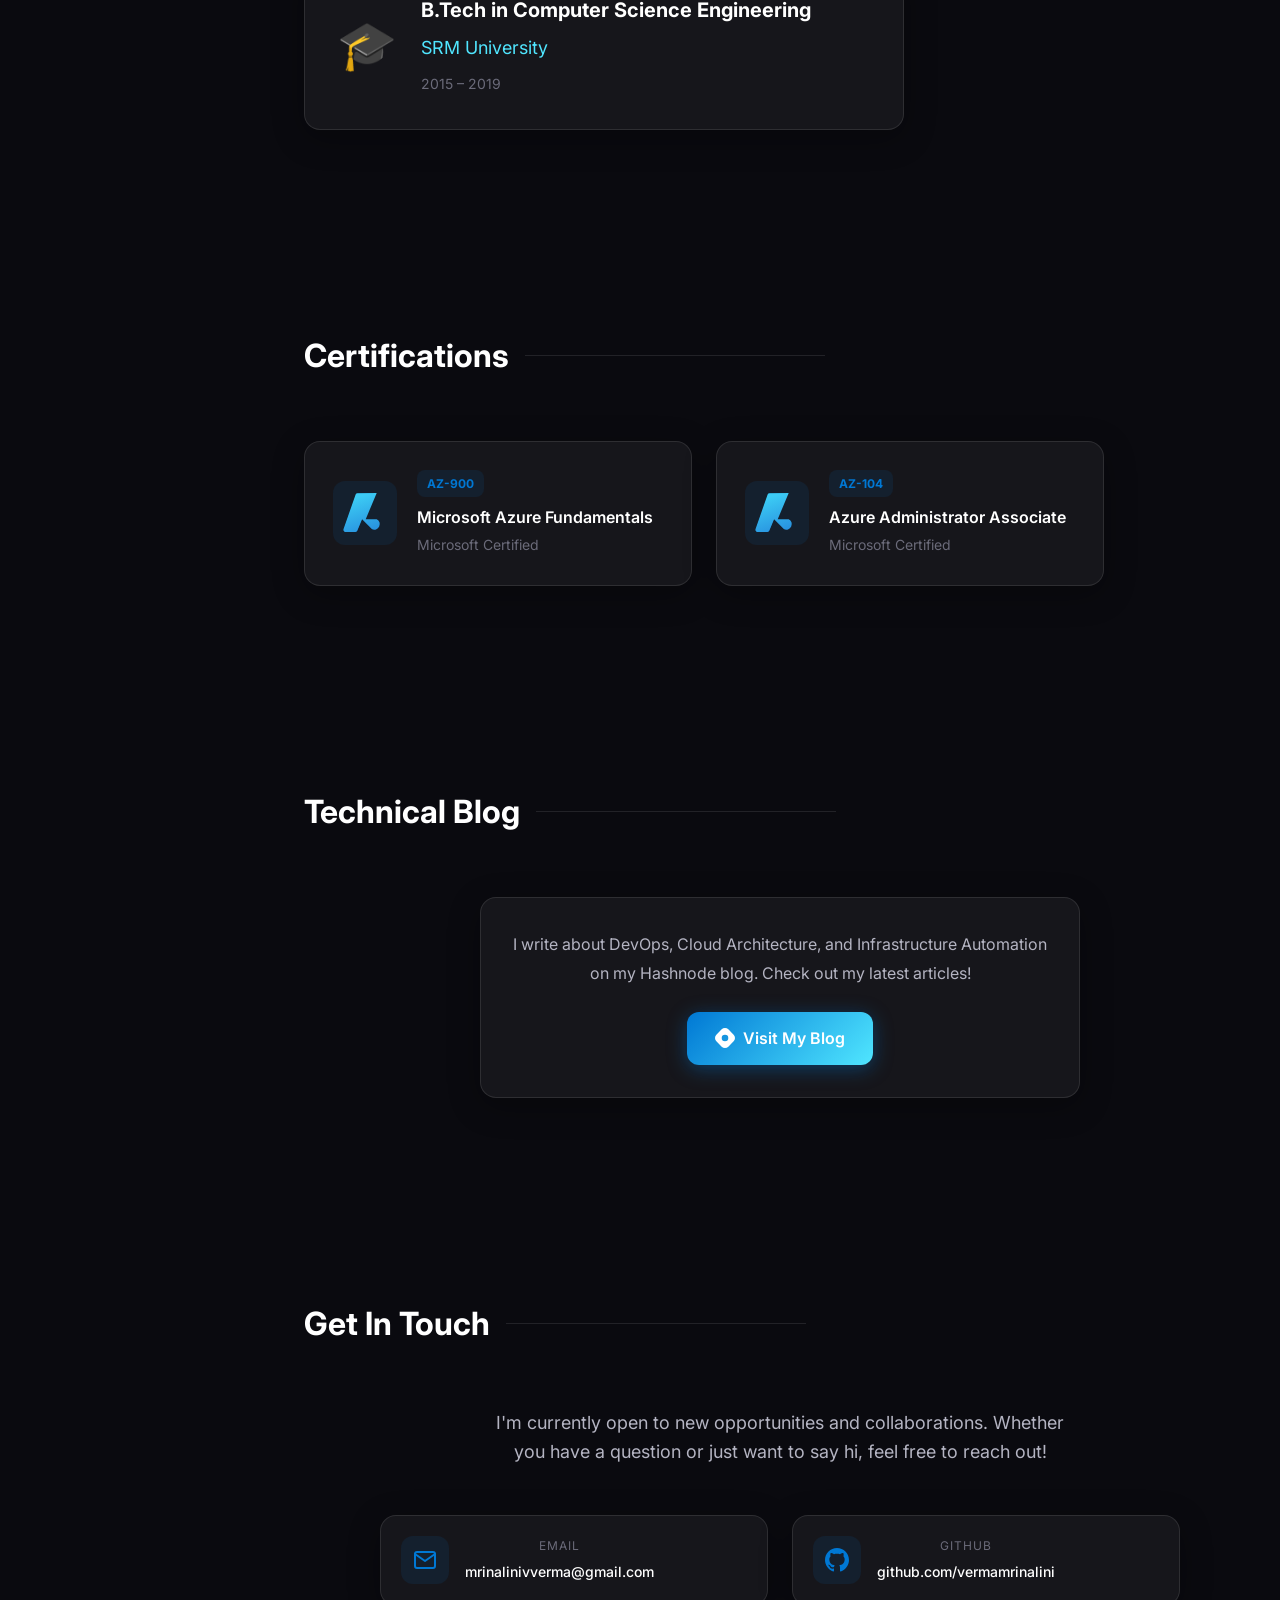
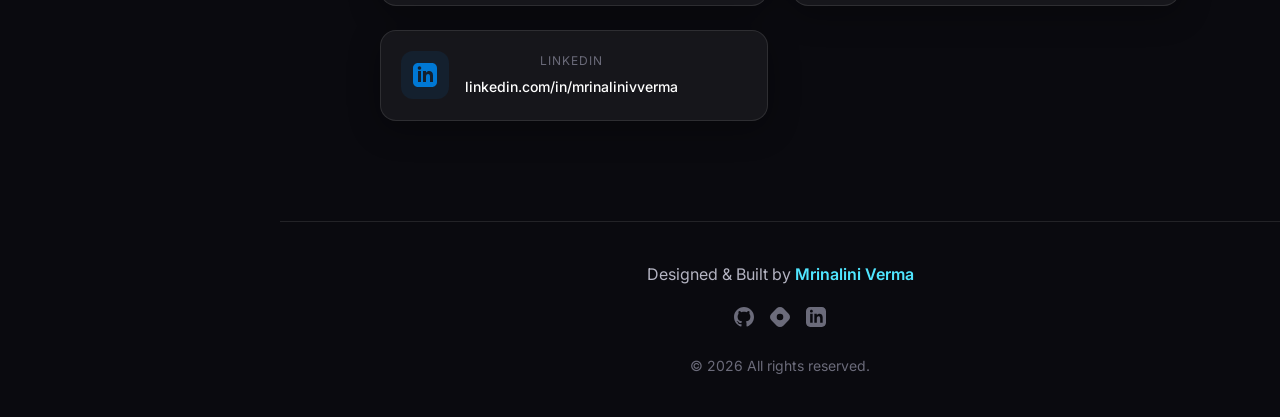
==== commit 8c6fe7f5: "Remove section numbers from sidebar headings" ====
--- a/index.html
+++ b/index.html
@@ -130,9 +130,7 @@
     <!-- About Section -->
     <section class="section about" id="about">
         <div class="container">
-            <h2 class="section-title">
-                <span class="section-number">01.</span> About Me
-            </h2>
+            <h2 class="section-title">About Me</h2>
             <div class="about-content">
                 <div class="about-text glass-card">
                     <p class="about-intro">
@@ -172,9 +170,7 @@
     <!-- Skills Section -->
     <section class="section skills" id="skills">
         <div class="container">
-            <h2 class="section-title">
-                <span class="section-number">02.</span> Technical Skills
-            </h2>
+            <h2 class="section-title">Technical Skills</h2>
             <div class="skills-grid">
                 <!-- Cloud Platforms -->
                 <div class="skill-category glass-card">
@@ -278,9 +274,7 @@
     <!-- Experience Section -->
     <section class="section experience" id="experience">
         <div class="container">
-            <h2 class="section-title">
-                <span class="section-number">03.</span> Professional Experience
-            </h2>
+            <h2 class="section-title">Professional Experience</h2>
             <div class="timeline">
                 <!-- AT&T -->
                 <div class="timeline-item">
@@ -365,9 +359,7 @@
     <!-- Education Section -->
     <section class="section education" id="education">
         <div class="container">
-            <h2 class="section-title">
-                <span class="section-number">04.</span> Education
-            </h2>
+            <h2 class="section-title">Education</h2>
             <div class="education-card glass-card">
                 <div class="education-icon">🎓</div>
                 <div class="education-content">
@@ -382,9 +374,7 @@
     <!-- Certifications Section -->
     <section class="section certifications" id="certifications">
         <div class="container">
-            <h2 class="section-title">
-                <span class="section-number">05.</span> Certifications
-            </h2>
+            <h2 class="section-title">Certifications</h2>
             <div class="cert-grid">
                 <div class="cert-card glass-card">
                     <div class="cert-badge">
@@ -449,9 +439,7 @@
     <!-- Blog Section -->
     <section class="section blog" id="blog">
         <div class="container">
-            <h2 class="section-title">
-                <span class="section-number">06.</span> Technical Blog
-            </h2>
+            <h2 class="section-title">Technical Blog</h2>
             <div class="blog-intro glass-card">
                 <p>I write about DevOps, Cloud Architecture, and Infrastructure Automation on my Hashnode blog. Check
                     out my latest articles!</p>
@@ -471,9 +459,7 @@
     <!-- Contact Section -->
     <section class="section contact" id="contact">
         <div class="container">
-            <h2 class="section-title">
-                <span class="section-number">07.</span> Get In Touch
-            </h2>
+            <h2 class="section-title">Get In Touch</h2>
             <div class="contact-content">
                 <p class="contact-intro">
                     I'm currently open to new opportunities and collaborations. Whether you have a question or just want
